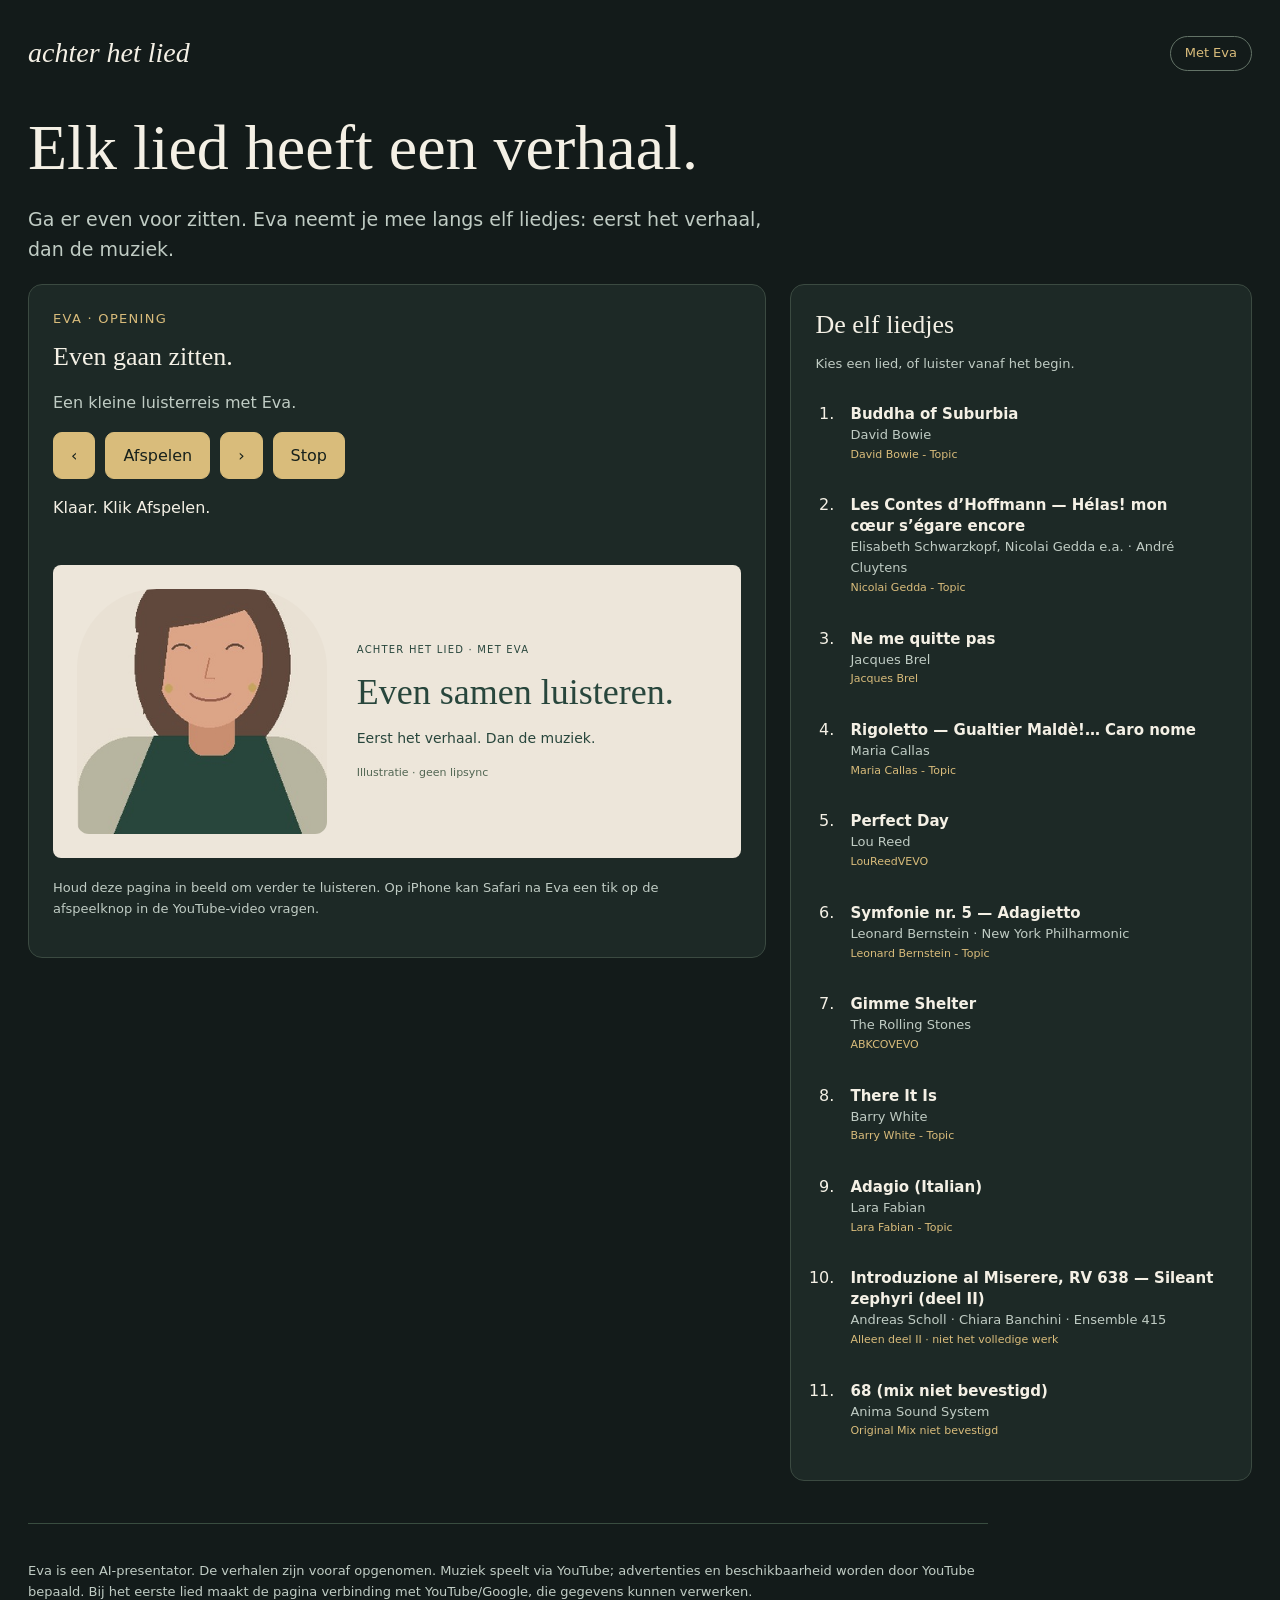
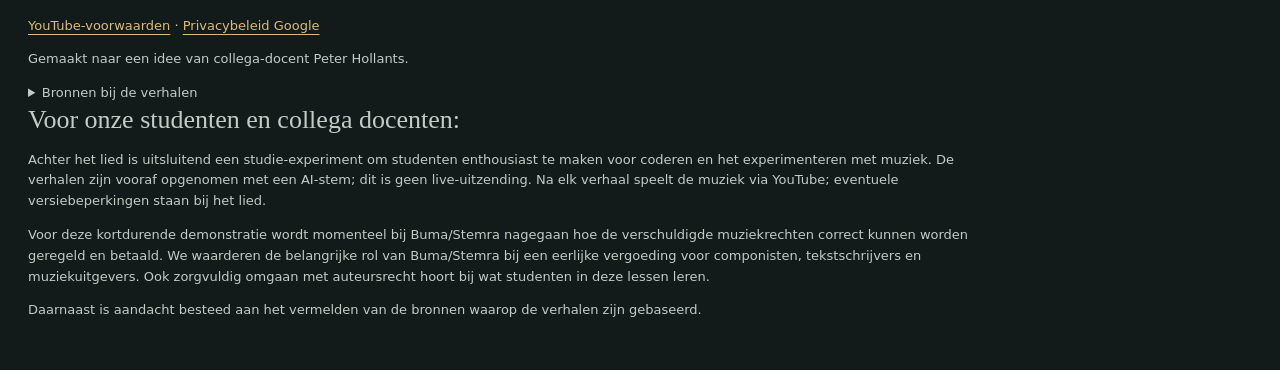
==== eva-test/index.html @ 2bb24a90 "Publish approved YouTube Eva player at original eva-test URL" ====
<!doctype html>
<html lang="nl"><head><meta charset="utf-8"><meta name="viewport" content="width=device-width,initial-scale=1"><meta name="referrer" content="strict-origin-when-cross-origin"><meta name="description" content="Luister naar de verhalen van Eva en ontdek de muziek op YouTube."><title>Achter het lied — met Eva</title><link rel="stylesheet" href="style.css"><link rel="stylesheet" href="eva-avatar.css"></head>
<body><main><header><span class="brand">achter het lied</span><span class="badge">Met Eva</span></header><h1>Elk lied heeft een verhaal.</h1><p class="intro">Ga er even voor zitten. Eva neemt je mee langs elf liedjes: eerst het verhaal, dan de muziek.</p>
<div class="layout"><section class="player" aria-label="Muziekspeler"><div class="eyebrow" id="phase">Eva · opening</div><h2 id="title">Even gaan zitten.</h2><p id="artist">Een kleine luisterreis met Eva.</p><div class="controls"><button id="prev" aria-label="Vorig lied" disabled>‹</button><button id="play" disabled>Afspelen</button><button id="next" aria-label="Volgend lied" disabled>›</button><button id="stop" disabled>Stop</button></div><p id="status" role="status" aria-live="polite">De liedjes laden…</p><div id="eva-visual" class="eva-visual"><img src="eva-avatar.png" width="317" height="371" alt="Eva, een oorspronkelijke illustratie van een fictieve presentatrice"><div class="eva-copy"><span class="eva-kicker">ACHTER HET LIED · MET EVA</span><strong>Even samen luisteren.</strong><span id="eva-caption">Eerst het verhaal. Dan de muziek.</span><small>Illustratie · geen lipsync</small></div></div><div id="video-shell"><div id="video-placeholder">De video staat klaar zodra Eva het verhaal vertelt. De muziek begint na haar aankondiging.</div><div id="video-mount"></div><button id="start-video" type="button" hidden>Tik om het lied te starten</button></div><p id="version" class="version"></p><button id="skip-story" class="secondary" hidden>Naar het lied</button><p class="hint">Houd deze pagina in beeld om verder te luisteren. Op iPhone kan Safari na Eva een tik op de afspeelknop in de YouTube-video vragen.</p><a id="external" target="_blank" rel="noopener" hidden>Bekijk op YouTube ↗</a></section><section class="queue" aria-labelledby="queue-title"><h2 id="queue-title">De elf liedjes</h2><p id="availability"></p><ol id="tracks"></ol></section></div>
<footer><p>Eva is een AI-presentator. De verhalen zijn vooraf opgenomen. Muziek speelt via YouTube; advertenties en beschikbaarheid worden door YouTube bepaald. Bij het eerste lied maakt de pagina verbinding met YouTube/Google, die gegevens kunnen verwerken.</p><p><a href="https://www.youtube.com/t/terms" target="_blank" rel="noopener">YouTube-voorwaarden</a> · <a href="https://policies.google.com/privacy" target="_blank" rel="noopener">Privacybeleid Google</a></p><p>Gemaakt naar een idee van collega-docent Peter Hollants.</p><details><summary>Bronnen bij de verhalen</summary><ul><li>vivaldi: <a href="https://www.virgosacrata.com/filiae-maestae-jerusalem.html">Bron 1</a></li><li>hoffmann: <a href="https://en.wikipedia.org/wiki/The_Tales_of_Hoffmann">Bron 1</a></li><li>brel: <a href="https://www.radiofrance.fr/franceculture/podcasts/le-malheur-des-uns/jacques-brel-ou-la-lachete-de-l-homme-6639132">Bron 1</a></li><li>callas: <a href="https://www.eno.org/operas/rigoletto">Bron 1</a></li><li>lou: <a href="https://en.wikipedia.org/wiki/Perfect_Day_(Lou_Reed_song)">Bron 1</a> · <a href="https://faroutmagazine.co.uk/lou-reed-perfect-day-heroin-real-song-meaning">Bron 2</a></li><li>mahler: <a href="https://www.benjaminzander.org/library/mahler-some-reflections-on-symphony-no-5">Bron 1</a> · <a href="https://www.benjaminzander.org/article/bpyo-rehearsal-no-9-recap">Bron 2</a> · <a href="https://utahsymphony.org/explore/2021/03/mahler-adagietto-from-symphony-no-5">Bron 3</a></li><li>barry: <a href="https://www.udiscovermusic.com/stories/barry-white-icon-now">Bron 1</a> · <a href="https://en.wikipedia.org/wiki/The_Icon_Is_Love">Bron 2</a></li><li>stones: <a href="https://festileaks.com/2018/05/25-mei-1995-the-rolling-stones-geeft-beste-concert-ooit-in-paradiso">Bron 1</a></li></ul><p>Anima Sound System — 68: <a href="https://www.womex.com/virtual/wizart/anima_sound_system" target="_blank" rel="noopener noreferrer">WOMEX · artiest en achtergrond</a> · <a href="https://en.wikipedia.org/wiki/Buddha_Bar_compilation_albums" target="_blank" rel="noopener noreferrer">Buddha-Bar I · 1999 · cd 2</a>.</p></details><section class="study-notice" aria-labelledby="study-notice-title">
<h2 id="study-notice-title">Voor onze studenten en collega docenten:</h2>
<p>Achter het lied is uitsluitend een studie-experiment om studenten enthousiast te maken voor coderen en het experimenteren met muziek. De verhalen zijn vooraf opgenomen met een AI-stem; dit is geen live-uitzending. Na elk verhaal speelt de muziek via YouTube; eventuele versiebeperkingen staan bij het lied.</p>
<p>Voor deze kortdurende demonstratie wordt momenteel bij Buma/Stemra nagegaan hoe de verschuldigde muziekrechten correct kunnen worden geregeld en betaald. We waarderen de belangrijke rol van Buma/Stemra bij een eerlijke vergoeding voor componisten, tekstschrijvers en muziekuitgevers. Ook zorgvuldig omgaan met auteursrecht hoort bij wat studenten in deze lessen leren.</p>
<p>Daarnaast is aandacht besteed aan het vermelden van de bronnen waarop de verhalen zijn gebaseerd.</p>
</section></footer></main><script type="module" src="app.js?v=ios-native-2"></script></body></html>
---- eva-test/style.css ----
:root{color-scheme:dark;--bg:#131b1a;--panel:#1d2926;--ink:#f4f0e5;--muted:#c0ccc4;--accent:#d9bc7b}*{box-sizing:border-box}body{margin:0;background:var(--bg);color:var(--ink);font:16px/1.6 system-ui,sans-serif}main{max-width:1280px;margin:auto;padding:36px 28px}header{display:flex;justify-content:space-between;align-items:center;gap:16px}.brand{font:italic 28px Georgia,serif}.badge{border:1px solid #637367;border-radius:30px;padding:6px 14px;font-size:13px;color:var(--accent)}h1{font:normal clamp(36px,5vw,64px)/1.08 Georgia,serif;margin:42px 0 22px}h2{font:normal 26px/1.25 Georgia,serif;margin:0 0 12px}.intro{max-width:760px;color:var(--muted);font-size:19px}a{color:var(--accent);text-underline-offset:4px}button{font:inherit;border:1px solid var(--accent);border-radius:9px;background:var(--accent);color:#17211c;padding:10px 17px;cursor:pointer;min-height:44px}button:hover{filter:brightness(1.12)}button:focus-visible,a:focus-visible{outline:3px solid #fff;outline-offset:4px}button:disabled{opacity:.4;cursor:wait}.secondary{background:transparent;color:var(--ink);border-color:#829184}[hidden]{display:none!important}.controls{display:flex;gap:10px;flex-wrap:wrap}.layout{display:grid;grid-template-columns:minmax(0,1.6fr) minmax(280px,1fr);gap:24px;align-items:start}.player,.queue{background:var(--panel);border:1px solid #3b4a41;border-radius:14px;padding:24px}.player{position:sticky;top:16px}.eyebrow{color:var(--accent);font-size:13px;text-transform:uppercase;letter-spacing:.1em;margin-bottom:12px}#artist{color:var(--muted)}#video-shell{position:relative;width:100%;aspect-ratio:16/9;min-height:200px;background:#090e0c;border-radius:8px;overflow:hidden;margin:20px 0}#video-placeholder{display:grid;place-items:center;text-align:center;height:100%;padding:30px;color:var(--muted)}#video-mount,#video-mount iframe{position:absolute;inset:0;width:100%;height:100%;border:0}.version{font-size:14px;border-left:3px solid var(--accent);padding-left:12px;color:var(--muted)}#status{min-height:50px}#skip-story{margin:4px 0;font-size:14px}.hint{font-size:13px;color:var(--muted)}.queue ol{margin:0;padding-left:24px}.queue li{padding:5px 0}.queue button{display:block;text-align:left;background:transparent;color:var(--ink);border-color:transparent;width:100%;padding:10px}.queue button[aria-current=true]{background:#354439;border-color:var(--accent)}.queue strong,.queue span,.queue small{display:block}.queue strong{font-size:15px;line-height:1.4}.queue span{font-size:13px;color:var(--muted)}.queue small{font-size:11px;color:var(--accent)}#availability{font-size:13px;color:var(--muted)}.comparison{font-size:14px}footer{margin-top:42px;padding-top:24px;border-top:1px solid #394d40;color:var(--muted);font-size:13px;max-width:960px}#eva-audio{display:none}@media(max-width:800px){main{padding:22px 16px}.layout{grid-template-columns:minmax(0,1fr)}.player,.queue{min-width:0;overflow-wrap:anywhere}.player{position:static}.player,.queue{padding:18px}header{align-items:start;flex-wrap:wrap}h1{margin-top:30px}#video-shell{min-height:200px}.controls{position:sticky;bottom:0;padding:8px 0;background:var(--panel)}.badge{font-size:12px}}@media(prefers-reduced-motion:reduce){*{scroll-behavior:auto!important}}
---- eva-test/eva-avatar.css ----
.eva-visual{display:flex;align-items:center;gap:30px;min-height:275px;padding:24px;margin:20px 0;background:#ede6da;color:#28463c;border-radius:8px;overflow:hidden}.eva-visual img{width:39%;height:245px;object-fit:cover;object-position:center;border-radius:80px 80px 12px 12px}.eva-copy{display:flex;flex-direction:column;gap:14px;flex:1}.eva-kicker{font-size:10px;letter-spacing:.12em}.eva-copy strong{font:normal clamp(24px,3vw,36px)/1.15 Georgia,serif}.eva-copy small{font-size:11px;color:#526653}.eva-copy>span:not(.eva-kicker){font-size:14px}.eva-visual.compact{min-height:0;height:110px;padding:10px 18px;gap:18px}.eva-visual.compact img{height:90px;width:80px;border-radius:45px}.eva-visual.compact .eva-copy{gap:4px}.eva-visual.compact strong{font-size:21px}.eva-visual.compact .eva-kicker{display:none}@media(max-width:600px){.eva-visual{padding:16px;gap:15px;min-height:220px}.eva-visual img{height:185px;width:40%}.eva-copy{gap:10px}.eva-kicker{font-size:8px}.eva-copy strong{font-size:25px}.eva-copy>span:not(.eva-kicker){font-size:12px}.eva-visual.compact{padding:10px;gap:12px}.eva-visual.compact strong{font-size:20px}}
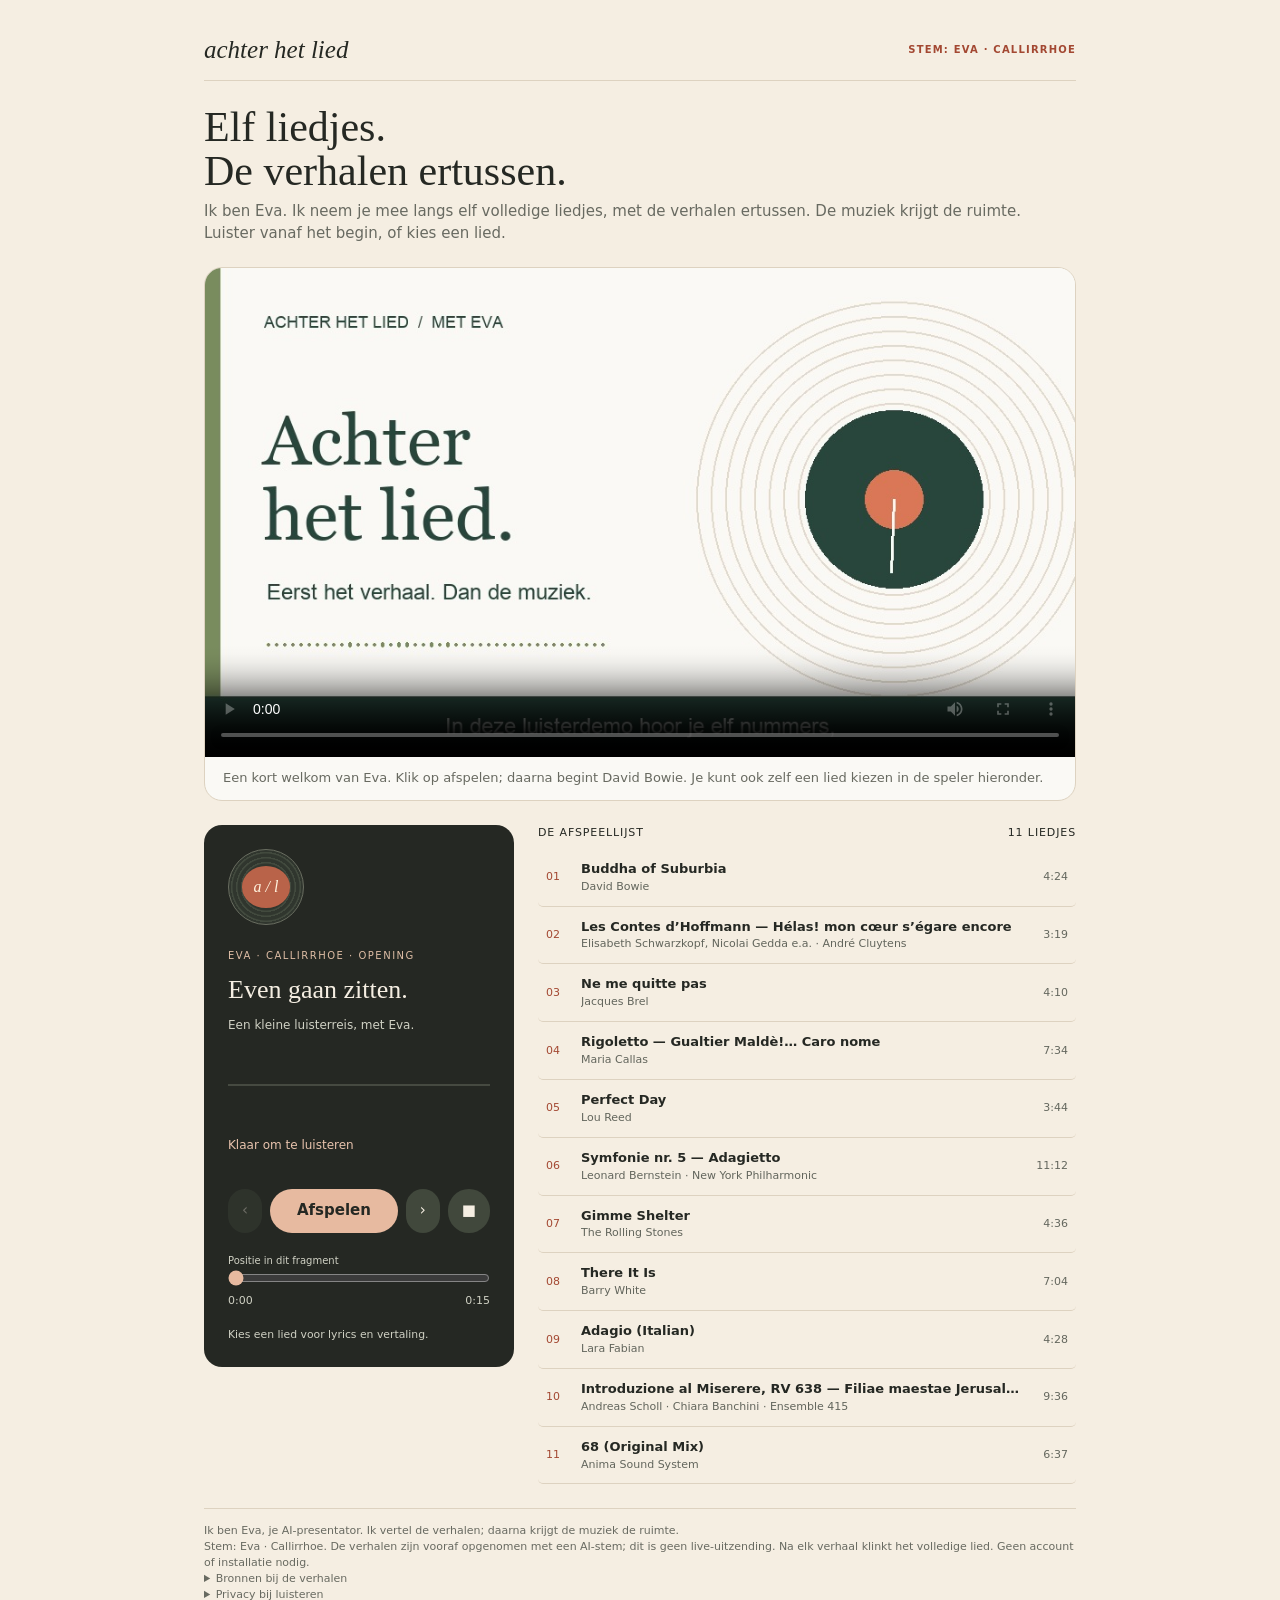
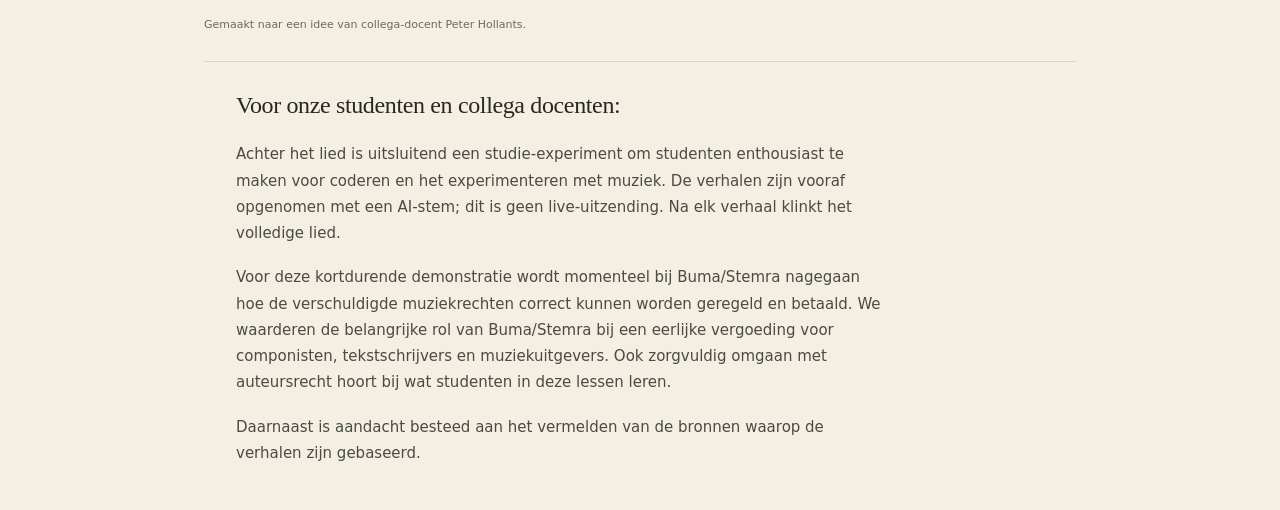
==== commit 26d01143: "Restore original eleven-song audio player at eva-test" ====
--- a/eva-test/index.html
+++ b/eva-test/index.html
@@ -1,10 +1,51 @@
 <!doctype html>
-<html lang="nl"><head><meta charset="utf-8"><meta name="viewport" content="width=device-width,initial-scale=1"><meta name="referrer" content="strict-origin-when-cross-origin"><meta name="description" content="Luister naar de verhalen van Eva en ontdek de muziek op YouTube."><title>Achter het lied — met Eva</title><link rel="stylesheet" href="style.css"><link rel="stylesheet" href="eva-avatar.css"></head>
-<body><main><header><span class="brand">achter het lied</span><span class="badge">Met Eva</span></header><h1>Elk lied heeft een verhaal.</h1><p class="intro">Ga er even voor zitten. Eva neemt je mee langs elf liedjes: eerst het verhaal, dan de muziek.</p>
-<div class="layout"><section class="player" aria-label="Muziekspeler"><div class="eyebrow" id="phase">Eva · opening</div><h2 id="title">Even gaan zitten.</h2><p id="artist">Een kleine luisterreis met Eva.</p><div class="controls"><button id="prev" aria-label="Vorig lied" disabled>‹</button><button id="play" disabled>Afspelen</button><button id="next" aria-label="Volgend lied" disabled>›</button><button id="stop" disabled>Stop</button></div><p id="status" role="status" aria-live="polite">De liedjes laden…</p><div id="eva-visual" class="eva-visual"><img src="eva-avatar.png" width="317" height="371" alt="Eva, een oorspronkelijke illustratie van een fictieve presentatrice"><div class="eva-copy"><span class="eva-kicker">ACHTER HET LIED · MET EVA</span><strong>Even samen luisteren.</strong><span id="eva-caption">Eerst het verhaal. Dan de muziek.</span><small>Illustratie · geen lipsync</small></div></div><div id="video-shell"><div id="video-placeholder">De video staat klaar zodra Eva het verhaal vertelt. De muziek begint na haar aankondiging.</div><div id="video-mount"></div><button id="start-video" type="button" hidden>Tik om het lied te starten</button></div><p id="version" class="version"></p><button id="skip-story" class="secondary" hidden>Naar het lied</button><p class="hint">Houd deze pagina in beeld om verder te luisteren. Op iPhone kan Safari na Eva een tik op de afspeelknop in de YouTube-video vragen.</p><a id="external" target="_blank" rel="noopener" hidden>Bekijk op YouTube ↗</a></section><section class="queue" aria-labelledby="queue-title"><h2 id="queue-title">De elf liedjes</h2><p id="availability"></p><ol id="tracks"></ol></section></div>
-<footer><p>Eva is een AI-presentator. De verhalen zijn vooraf opgenomen. Muziek speelt via YouTube; advertenties en beschikbaarheid worden door YouTube bepaald. Bij het eerste lied maakt de pagina verbinding met YouTube/Google, die gegevens kunnen verwerken.</p><p><a href="https://www.youtube.com/t/terms" target="_blank" rel="noopener">YouTube-voorwaarden</a> · <a href="https://policies.google.com/privacy" target="_blank" rel="noopener">Privacybeleid Google</a></p><p>Gemaakt naar een idee van collega-docent Peter Hollants.</p><details><summary>Bronnen bij de verhalen</summary><ul><li>vivaldi: <a href="https://www.virgosacrata.com/filiae-maestae-jerusalem.html">Bron 1</a></li><li>hoffmann: <a href="https://en.wikipedia.org/wiki/The_Tales_of_Hoffmann">Bron 1</a></li><li>brel: <a href="https://www.radiofrance.fr/franceculture/podcasts/le-malheur-des-uns/jacques-brel-ou-la-lachete-de-l-homme-6639132">Bron 1</a></li><li>callas: <a href="https://www.eno.org/operas/rigoletto">Bron 1</a></li><li>lou: <a href="https://en.wikipedia.org/wiki/Perfect_Day_(Lou_Reed_song)">Bron 1</a> · <a href="https://faroutmagazine.co.uk/lou-reed-perfect-day-heroin-real-song-meaning">Bron 2</a></li><li>mahler: <a href="https://www.benjaminzander.org/library/mahler-some-reflections-on-symphony-no-5">Bron 1</a> · <a href="https://www.benjaminzander.org/article/bpyo-rehearsal-no-9-recap">Bron 2</a> · <a href="https://utahsymphony.org/explore/2021/03/mahler-adagietto-from-symphony-no-5">Bron 3</a></li><li>barry: <a href="https://www.udiscovermusic.com/stories/barry-white-icon-now">Bron 1</a> · <a href="https://en.wikipedia.org/wiki/The_Icon_Is_Love">Bron 2</a></li><li>stones: <a href="https://festileaks.com/2018/05/25-mei-1995-the-rolling-stones-geeft-beste-concert-ooit-in-paradiso">Bron 1</a></li></ul><p>Anima Sound System — 68: <a href="https://www.womex.com/virtual/wizart/anima_sound_system" target="_blank" rel="noopener noreferrer">WOMEX · artiest en achtergrond</a> · <a href="https://en.wikipedia.org/wiki/Buddha_Bar_compilation_albums" target="_blank" rel="noopener noreferrer">Buddha-Bar I · 1999 · cd 2</a>.</p></details><section class="study-notice" aria-labelledby="study-notice-title">
+<html lang="nl"><head><meta charset="utf-8"><meta name="viewport" content="width=device-width,initial-scale=1"><title>Achter het lied — elf liedjes met Eva</title><meta name="description" content="Elf liedjes, met de verhalen ertussen. Ik ben Eva en neem je mee: eerst het verhaal, daarna krijgt de muziek de ruimte."><meta property="og:type" content="website"><meta property="og:title" content="Achter het lied — elf liedjes met Eva"><meta property="og:description" content="Ik ben Eva. Kies een lied of luister vanaf het begin: ik vertel het verhaal, daarna klinkt de muziek."><meta property="og:locale" content="nl_NL"><meta name="referrer" content="no-referrer"><style>
+:root{color-scheme:light;--paper:#f5eee2;--ink:#252823;--clay:#a34832;--line:#ddd2c0}*{box-sizing:border-box}body{margin:0;background:var(--paper);color:var(--ink);font:15px/1.45 system-ui,sans-serif}main{max-width:920px;margin:36px auto;padding:0 24px}header{display:flex;align-items:center;justify-content:space-between;gap:12px;border-bottom:1px solid var(--line);padding-bottom:16px}.brand{font:italic 25px Georgia,serif}.badge{font-size:10px;letter-spacing:.12em;text-transform:uppercase;color:var(--clay);font-weight:750}h1{font:42px/1.05 Georgia,serif;margin:24px 0 8px}p{margin:0}.intro{color:#686a61;margin-bottom:22px}.layout{display:grid;grid-template-columns:310px minmax(0,1fr);gap:24px;align-items:start}.player{background:var(--ink);color:var(--paper);padding:24px;border-radius:18px;position:sticky;top:20px;overflow:hidden}.disc{width:76px;height:76px;border-radius:50%;border:1px solid #696d60;background:repeating-radial-gradient(circle,#30362e 0 3px,#424a3e 4px 5px);display:grid;place-items:center;margin-bottom:24px}.disc:after{content:'a / l';background:#b96349;color:#fff2dd;border-radius:50%;padding:12px;font:italic 16px Georgia,serif}.eyebrow{font-size:10px;letter-spacing:.15em;text-transform:uppercase;color:#debda5}h2{font:26px/1.15 Georgia,serif;margin:12px 0;overflow-wrap:anywhere}#artist{font-size:12px;color:#d0d1c4;overflow-wrap:anywhere}#status{font-size:12px;color:#e8c3ad;min-height:36px;margin-top:20px}.controls{display:flex;gap:8px;align-items:center;margin:16px 0}button{font:inherit;cursor:pointer;touch-action:manipulation}button:focus-visible,input:focus-visible{outline:3px solid #d4845f;outline-offset:3px}.controls button{background:#41483c;color:var(--paper);border:0;border-radius:30px;min-height:44px;padding:10px 14px}.controls #play{background:#e7baa0;color:#252823;flex:1;font-weight:650}.controls button:disabled{opacity:.35;cursor:default}#seek{width:100%;accent-color:#e7baa0;margin:0}label[for=seek]{font-size:10px;color:#d0d1c4}.times{display:flex;justify-content:space-between;font-size:11px;font-variant-numeric:tabular-nums;color:#d0d1c4}.list-head{display:flex;justify-content:space-between;align-items:center;margin-bottom:8px;font-size:11px;letter-spacing:.08em;text-transform:uppercase}ol{list-style:none;margin:0;padding:0}.track{width:100%;display:grid;grid-template-columns:25px minmax(0,1fr) 38px;gap:10px;align-items:center;text-align:left;padding:11px 8px;border:0;border-bottom:1px solid var(--line);background:transparent;color:var(--ink);border-radius:5px}.track:hover{background:#eae0d1}.track[aria-current=true]{background:#e8d4c3}.num{color:var(--clay);font-size:11px}.title{font-size:13px;font-weight:650;display:block;white-space:nowrap;overflow:hidden;text-overflow:ellipsis}.artist{display:block;font-size:11px;color:#62655c;white-space:nowrap;overflow:hidden;text-overflow:ellipsis}.duration{font-size:11px;color:#64675e;text-align:right;font-variant-numeric:tabular-nums}footer{font-size:11px;color:#686a61;border-top:1px solid var(--line);margin:24px 0;padding-top:14px}#fixture{background:#fff0af;padding:8px;margin-top:10px;font-weight:bold} @media(max-width:650px){main{margin:18px auto;padding:0 16px}h1{font-size:34px}.layout{grid-template-columns:minmax(0,1fr);gap:20px}.player{position:static;padding:20px}.disc{float:right;width:56px;height:56px;margin:0 0 10px 12px}.disc:after{font-size:12px;padding:9px}h2{font-size:24px}#status{min-height:18px;margin-top:12px}.intro{font-size:13px}.brand{font-size:22px}}
+.credits{margin-top:14px;overflow-wrap:anywhere}footer a{color:var(--clay)}
+.study-notice{margin-top:28px;padding:28px clamp(0px,3vw,32px) 8px;border-top:1px solid var(--line);font-size:15px;line-height:1.75;color:var(--ink)}
+.study-notice h2{max-width:36ch;margin:0 0 20px;font:24px/1.3 Georgia,serif;letter-spacing:-.015em;overflow-wrap:normal;text-wrap:balance}
+.study-notice p{max-width:68ch;color:#484c43}.study-notice p+p{margin-top:18px}
+@media(max-width:600px){.study-notice{padding:24px 0 4px}.study-notice h2{font-size:23px;margin-bottom:18px}}
+
+.lyrics-tools{margin-top:18px;font-size:13px}.lyrics-tools a{display:inline-block;padding:10px 14px;border:1px solid var(--line);border-radius:8px;color:var(--paper);text-decoration:none}.lyrics-tools a[hidden]{display:none}.lyrics-tools small{display:block;margin-top:7px;color:#d0d1c4}
+.title-intro{margin:0 0 24px;border:1px solid var(--line);border-radius:18px;overflow:hidden;background:#faf9f5}.title-intro video{display:block;width:100%;height:auto;aspect-ratio:16/9}.title-intro figcaption{padding:12px 18px;color:#686a61;font-size:13px}
+</style></head><body><main><header><span class="brand">achter het lied</span><span class="badge">Stem: Eva · Callirrhoe</span></header><h1>Elf liedjes.<br>De verhalen ertussen.</h1><p class="intro">Ik ben Eva. Ik neem je mee langs elf volledige liedjes, met de verhalen ertussen. De muziek krijgt de ruimte. Luister vanaf het begin, of kies een lied.</p><figure class="title-intro"><video id="title-intro" controls playsinline preload="metadata" width="960" height="540" poster="media/titelintro.jpg?v=elf-1" aria-label="Achter het lied — titelintro met Eva"><source src="media/titelintro.mp4?v=elf-1" type="video/mp4">Je browser ondersteunt deze video niet.</video><figcaption>Een kort welkom van Eva. Klik op afspelen; daarna begint David Bowie. Je kunt ook zelf een lied kiezen in de speler hieronder.</figcaption></figure><div class="layout"><section class="player" aria-label="Audiospeler"><div class="disc" aria-hidden="true"></div><div class="eyebrow" id="kind">Eva · Callirrhoe · opening</div><h2 id="title">Even gaan zitten.</h2><p id="artist">Een kleine luisterreis, met Eva.</p><p id="status" role="status" aria-live="polite">Klaar om te luisteren</p><div class="controls"><button id="prev" aria-label="Vorig lied" title="Vorig lied">‹</button><button id="play">Afspelen</button><button id="next" aria-label="Volgend lied" title="Volgend lied">›</button><button id="stop" aria-label="Stop" title="Stop en terug naar de opening">■</button></div><label for="seek">Positie in dit fragment</label><input id="seek" type="range" min="0" max="1" step="0.1" value="0" disabled><div class="times"><span id="elapsed">0:00</span><span id="total">—</span></div><audio id="audio" preload="metadata"></audio></section><section aria-label="Afspeellijst"><div class="list-head"><span>De afspeellijst</span><span id="count"></span></div><ol id="tracks"></ol></section></div><footer>Ik ben Eva, je AI-presentator. Ik vertel de verhalen; daarna krijgt de muziek de ruimte.<br>Stem: Eva · Callirrhoe. De verhalen zijn vooraf opgenomen met een AI-stem; dit is geen live-uitzending. Na elk verhaal klinkt het volledige lied. Geen account of installatie nodig.<details><summary>Bronnen bij de verhalen</summary><ul><li>vivaldi: <a href="https://www.virgosacrata.com/filiae-maestae-jerusalem.html">Bron 1</a></li><li>hoffmann: <a href="https://en.wikipedia.org/wiki/The_Tales_of_Hoffmann">Bron 1</a></li><li>brel: <a href="https://www.radiofrance.fr/franceculture/podcasts/le-malheur-des-uns/jacques-brel-ou-la-lachete-de-l-homme-6639132">Bron 1</a></li><li>callas: <a href="https://www.eno.org/operas/rigoletto">Bron 1</a></li><li>lou: <a href="https://en.wikipedia.org/wiki/Perfect_Day_(Lou_Reed_song)">Bron 1</a> · <a href="https://faroutmagazine.co.uk/lou-reed-perfect-day-heroin-real-song-meaning">Bron 2</a></li><li>mahler: <a href="https://www.benjaminzander.org/library/mahler-some-reflections-on-symphony-no-5">Bron 1</a> · <a href="https://www.benjaminzander.org/article/bpyo-rehearsal-no-9-recap">Bron 2</a> · <a href="https://utahsymphony.org/explore/2021/03/mahler-adagietto-from-symphony-no-5">Bron 3</a></li><li>barry: <a href="https://www.udiscovermusic.com/stories/barry-white-icon-now">Bron 1</a> · <a href="https://en.wikipedia.org/wiki/The_Icon_Is_Love">Bron 2</a></li><li>stones: <a href="https://festileaks.com/2018/05/25-mei-1995-the-rolling-stones-geeft-beste-concert-ooit-in-paradiso">Bron 1</a></li></ul><p>Anima Sound System — 68: <a href="https://www.womex.com/virtual/wizart/anima_sound_system" target="_blank" rel="noopener noreferrer">WOMEX · artiest en achtergrond</a> · <a href="https://en.wikipedia.org/wiki/Buddha_Bar_compilation_albums" target="_blank" rel="noopener noreferrer">Buddha-Bar I · 1999 · cd 2</a>.</p></details><details><summary>Privacy bij luisteren</summary><p>We tellen per dag, editie en lied muziekstarts en gemeten afspeelminuten, niet unieke personen of aandacht. Pauze, buffering, doorspoelen en Eva’s verhalen tellen niet mee. Achtergrondweergave telt waar meetbaar; ontbrekende metingen worden niet aangevuld. Alleen dagtotalen blijven maximaal 90 dagen op onze eigen server. Geen analyticscookies, bezoekers-ID’s, IP-opslag, verwijzers of locatiegegevens. Je browser en hosting verwerken wel technisch netwerkverkeer. Do Not Track en Global Privacy Control worden gerespecteerd.</p><label><input type="checkbox" id="listen-metrics" checked> Anonieme luistermeting toestaan op deze pagina (keuze wordt niet opgeslagen)</label></details>
+<p class="credits">Gemaakt naar een idee van collega-docent Peter Hollants.</p>
+<section class="study-notice" aria-labelledby="study-notice-title">
 <h2 id="study-notice-title">Voor onze studenten en collega docenten:</h2>
-<p>Achter het lied is uitsluitend een studie-experiment om studenten enthousiast te maken voor coderen en het experimenteren met muziek. De verhalen zijn vooraf opgenomen met een AI-stem; dit is geen live-uitzending. Na elk verhaal speelt de muziek via YouTube; eventuele versiebeperkingen staan bij het lied.</p>
+<p>Achter het lied is uitsluitend een studie-experiment om studenten enthousiast te maken voor coderen en het experimenteren met muziek. De verhalen zijn vooraf opgenomen met een AI-stem; dit is geen live-uitzending. Na elk verhaal klinkt het volledige lied.</p>
 <p>Voor deze kortdurende demonstratie wordt momenteel bij Buma/Stemra nagegaan hoe de verschuldigde muziekrechten correct kunnen worden geregeld en betaald. We waarderen de belangrijke rol van Buma/Stemra bij een eerlijke vergoeding voor componisten, tekstschrijvers en muziekuitgevers. Ook zorgvuldig omgaan met auteursrecht hoort bij wat studenten in deze lessen leren.</p>
 <p>Daarnaast is aandacht besteed aan het vermelden van de bronnen waarop de verhalen zijn gebaseerd.</p>
-</section></footer></main><script type="module" src="app.js?v=ios-native-2"></script></body></html>
+</section>
+</footer></main><script src="playlist.js?v=outro-1"></script><script src="../listen-analytics.js"></script><script>
+const $=id=>document.getElementById(id),audio=$('audio');
+const titleIntro=$('title-intro');
+let introRevision=null;
+titleIntro.addEventListener('play',()=>{audio.pause();introRevision=revision});
+audio.addEventListener('play',()=>{introRevision=null;titleIntro.pause()});
+let index=0,revision=0;const segments=playlist.segments,fmt=n=>{n=Number.isFinite(n)?Math.floor(n):0;return Math.floor(n/60)+':'+String(n%60).padStart(2,'0')};
+// The clicked video replaces only the opening; keep Bowie's story before his song.
+const introStory=segments.findIndex(s=>s.kind==='speech'&&s.role==='story'&&playlist.tracks[s.track]?.artist==='David Bowie'&&playlist.tracks[s.track]?.title==='Buddha of Suburbia');
+titleIntro.addEventListener('ended',()=>{const uninterrupted=introRevision===revision;introRevision=null;if(titleIntro.ended&&uninterrupted&&introStory>=0)load(introStory,true)});
+const listenMeter=window.ListenAnalytics?ListenAnalytics.attach(audio,'eva-11-v1'):{select(){}};
+const starts=playlist.tracks.map((_,i)=>segments.findIndex(s=>s.track===i));
+$('count').textContent=playlist.tracks.length+' liedjes';
+playlist.tracks.forEach((t,i)=>{const li=document.createElement('li'),b=document.createElement('button');b.className='track';b.title=t.title+' — '+t.artist;b.setAttribute('aria-label',(i+1)+'. '+t.title+' — '+t.artist);const music=segments.find(s=>s.track===i&&s.kind==='music');for(const [cl,txt] of [['num',String(i+1).padStart(2,'0')],['info',''],['duration',fmt(music.duration)]]){const el=document.createElement('span');el.className=cl;el.textContent=txt;if(cl==='info'){for(const [c,v] of [['title',t.title],['artist',t.artist]]){const x=document.createElement('span');x.className=c;x.textContent=v;el.append(x)}}b.append(el)}b.onclick=()=>load(starts[i],true);li.append(b);$('tracks').append(li)});
+const lyricsBox=document.createElement('div');lyricsBox.className='lyrics-tools';lyricsBox.innerHTML='<a id="lyricsLink" target="_blank" rel="noopener noreferrer" referrerpolicy="no-referrer">Lyrics / vertaling ↗</a><small id="lyricsNote"></small>';document.querySelector('.player').append(lyricsBox);
+const PUBLIC_LYRICS_BASE="https://macmini-felix.tail58fa21.ts.net"; // build-time PUBLIC_ORIGIN
+const lyricTrackIds={"[\"David Bowie\",\"Buddha of Suburbia\"]": "bowie-buddha", "[\"Elisabeth Schwarzkopf, Nicolai Gedda e.a. · André Cluytens\",\"Les Contes d’Hoffmann — Hélas! mon cœur s’égare encore\"]": "offenbach-helas", "[\"Jacques Brel\",\"Ne me quitte pas\"]": "brel-ne-me-quitte-pas", "[\"Maria Callas\",\"Rigoletto — Gualtier Maldè!… Caro nome\"]": "callas-caro-nome", "[\"Lou Reed\",\"Perfect Day\"]": "lou-reed-perfect-day", "[\"Leonard Bernstein · New York Philharmonic\",\"Symfonie nr. 5 — Adagietto\"]": null, "[\"The Rolling Stones\",\"Gimme Shelter\"]": "rolling-stones-gimme-shelter", "[\"Barry White\",\"There It Is\"]": "barry-white-there-it-is", "[\"Lara Fabian\",\"Adagio (Italian)\"]": "lara-fabian-adagio", "[\"Andreas Scholl · Chiara Banchini · Ensemble 415\",\"Introduzione al Miserere, RV 638 — Filiae maestae Jerusalem (volledig)\"]": "vivaldi-filiae"};
+function updateLyrics(){const s=segments[index],link=$('lyricsLink'),note=$('lyricsNote');link.hidden=true;link.removeAttribute('href');if(s.track==null){note.textContent='Kies een lied voor lyrics en vertaling.';return;}const t=playlist.tracks[s.track],key=JSON.stringify([t.artist,t.title]);if(!Object.prototype.hasOwnProperty.call(lyricTrackIds,key)){note.textContent='Geen lyricskoppeling voor dit lied.';return;}const id=lyricTrackIds[key];if(!id){note.textContent='Instrumentale muziek · geen songtekst.';return;}link.href=PUBLIC_LYRICS_BASE+'/lyrics/'+encodeURIComponent(id);link.hidden=false;note.textContent='Opent de eigen songtekstpagina. Vertaling alleen na een klik daar. Niet elk nummer wordt gevonden.';}
+function paint(){const s=segments[index],t=playlist.tracks[s.track];$('kind').textContent=s.kind==='music'?'Muziek · '+(s.track+1)+' / '+playlist.tracks.length:'Eva · Callirrhoe · '+({opening:'opening',story:'het verhaal',closing:'afsluiting'}[s.role]);$('title').textContent=t?t.title:s.role==='opening'?'Even gaan zitten.':'Dank je wel voor het luisteren';$('artist').textContent=t?t.artist:'Een kleine luisterreis, met Eva.';document.querySelectorAll('.track').forEach((b,i)=>b.setAttribute('aria-current',String(s.track===i)));$('prev').disabled=index===0;$('next').disabled=s.track===playlist.tracks.length-1||s.role==='closing';updateLyrics();}
+async function play(){const ticket=revision;try{await audio.play()}catch(e){if(ticket===revision&&e.name!=='AbortError')$('status').textContent='Je browser start het geluid niet automatisch. Klik op Afspelen om dit fragment te starten.'}}
+function load(i,autoplay=false){listenMeter.select(segments[i]);revision++;audio.pause();$('play').textContent='Afspelen';index=i;audio.src=segments[i].src;$('seek').disabled=true;$('seek').value=0;$('elapsed').textContent='0:00';$('total').textContent='—';$('status').textContent=autoplay?'Laden…':'Klaar om te luisteren';paint();audio.load();if(autoplay)play()}
+$('play').onclick=()=>audio.ended&&index===segments.length-1?load(0,true):audio.paused?play():audio.pause();$('stop').onclick=()=>{load(0);$('status').textContent='Gestopt · terug bij de opening'};
+$('next').onclick=()=>{const t=segments[index].track;load(t==null?starts[0]:t<starts.length-1?starts[t+1]:segments.length-1,!audio.paused)};
+$('prev').onclick=()=>{const s=segments[index];load(s.role==='closing'?starts[starts.length-1]:s.track>0?starts[s.track-1]:0,!audio.paused)};
+$('seek').oninput=()=>{if(Number.isFinite(audio.duration))audio.currentTime=Math.min(Number($('seek').value),audio.duration)};
+audio.addEventListener('loadedmetadata',()=>{$('seek').max=audio.duration;$('seek').disabled=!Number.isFinite(audio.duration);$('total').textContent=fmt(audio.duration)});
+audio.addEventListener('timeupdate',()=>{$('elapsed').textContent=fmt(audio.currentTime);$('seek').value=audio.currentTime});
+audio.addEventListener('play',()=>{$('play').textContent='Pauzeren';$('status').textContent=segments[index].kind==='speech'?'Je luistert naar Eva':'Het lied speelt'});
+audio.addEventListener('pause',()=>{$('play').textContent='Afspelen';if(!audio.ended)$('status').textContent='Gepauzeerd'});
+audio.addEventListener('ended',()=>{if(index<segments.length-1)load(index+1,true);else{$('status').textContent='Afgelopen · dank je voor het luisteren';$('play').textContent='Opnieuw'}});
+audio.addEventListener('error',()=>{$('status').textContent='Dit fragment kon niet laden. Kies een ander lied of probeer opnieuw.'});load(0);
+</script><script src="music-waves.js?v=elf-1"></script></body></html>
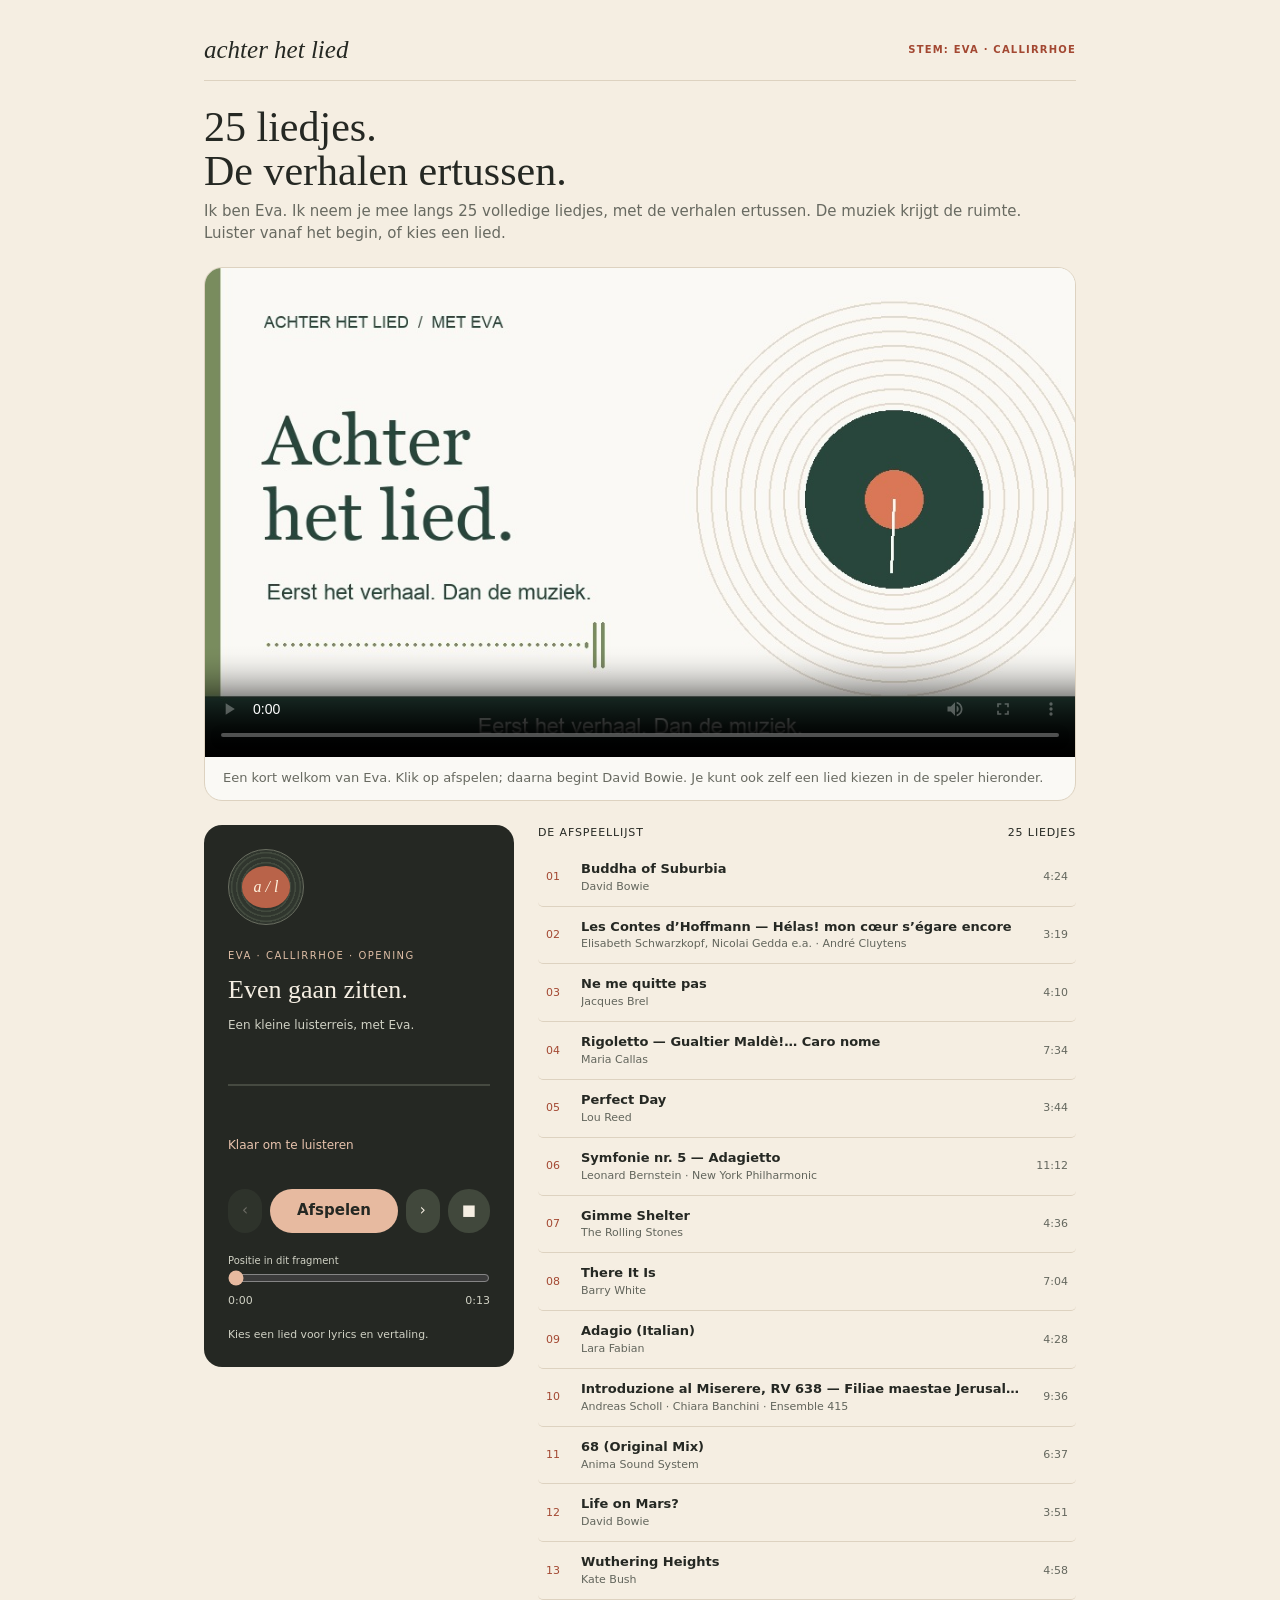
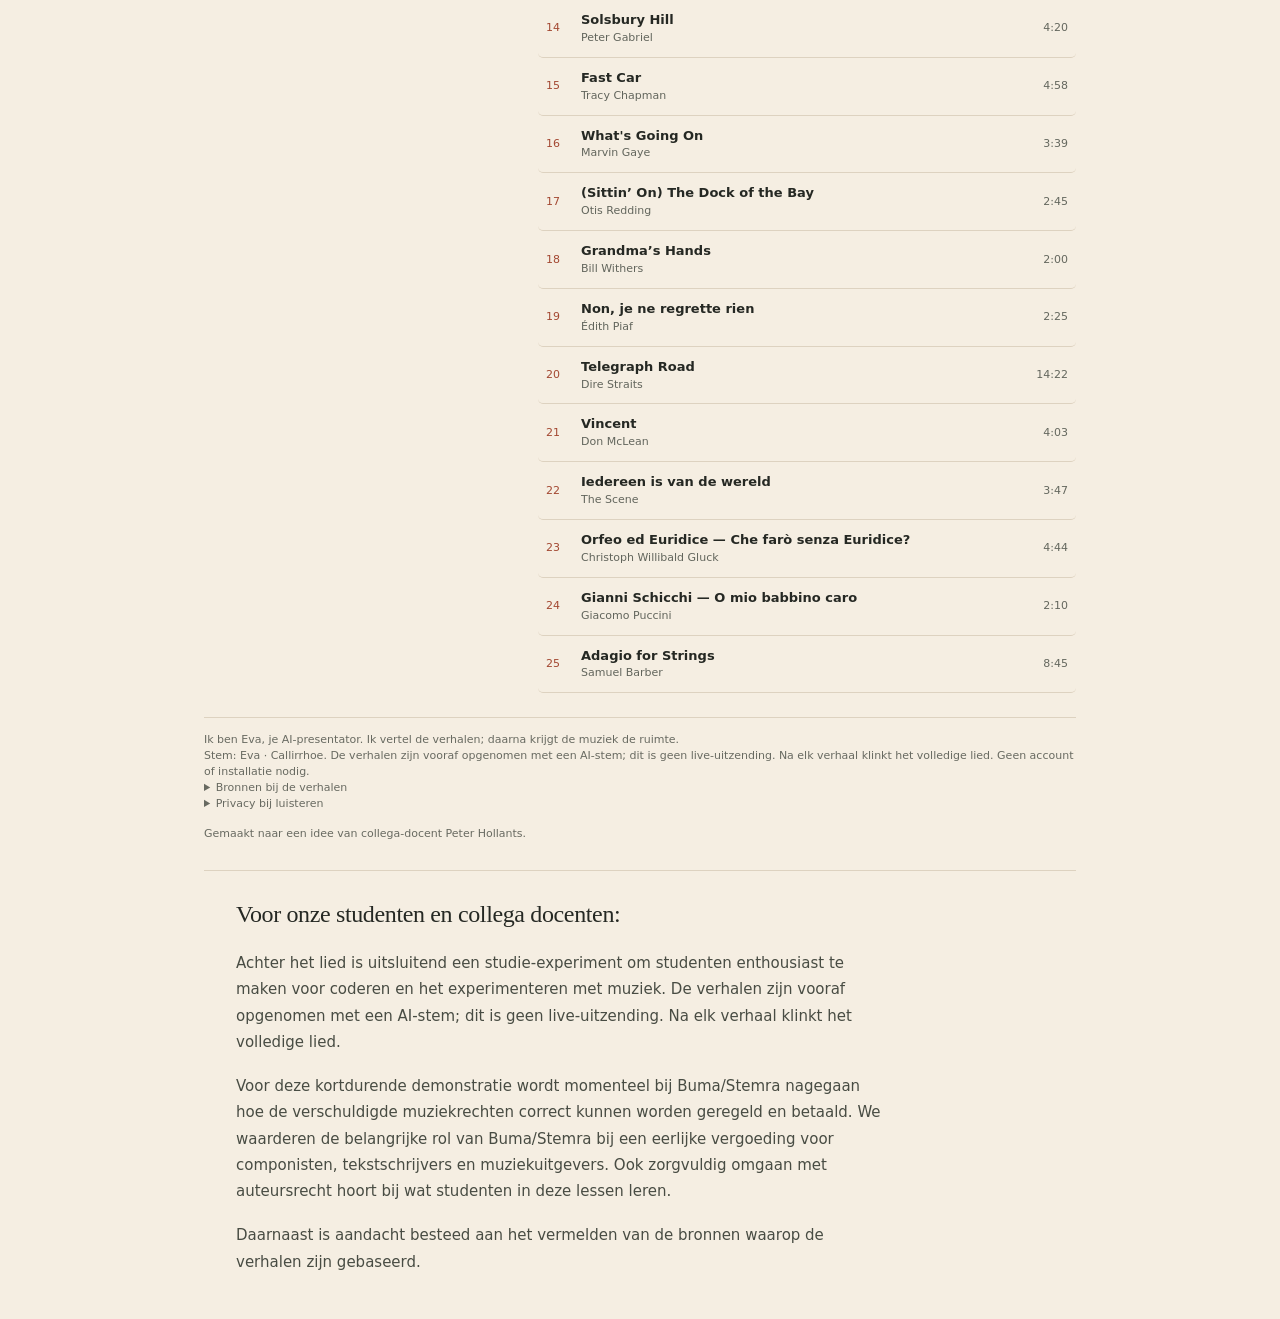
==== commit 2a15c184: "Expand Eva player to 25 complete tracks with neutral intro" ====
--- a/eva-test/index.html
+++ b/eva-test/index.html
@@ -1,5 +1,5 @@
 <!doctype html>
-<html lang="nl"><head><meta charset="utf-8"><meta name="viewport" content="width=device-width,initial-scale=1"><title>Achter het lied — elf liedjes met Eva</title><meta name="description" content="Elf liedjes, met de verhalen ertussen. Ik ben Eva en neem je mee: eerst het verhaal, daarna krijgt de muziek de ruimte."><meta property="og:type" content="website"><meta property="og:title" content="Achter het lied — elf liedjes met Eva"><meta property="og:description" content="Ik ben Eva. Kies een lied of luister vanaf het begin: ik vertel het verhaal, daarna klinkt de muziek."><meta property="og:locale" content="nl_NL"><meta name="referrer" content="no-referrer"><style>
+<html lang="nl"><head><meta charset="utf-8"><meta name="viewport" content="width=device-width,initial-scale=1"><title>Achter het lied — 25 liedjes met Eva</title><meta name="description" content="25 liedjes, met de verhalen ertussen. Ik ben Eva en neem je mee: eerst het verhaal, daarna krijgt de muziek de ruimte."><meta property="og:type" content="website"><meta property="og:title" content="Achter het lied — 25 liedjes met Eva"><meta property="og:description" content="Ik ben Eva. Kies een lied of luister vanaf het begin: ik vertel het verhaal, daarna klinkt de muziek."><meta property="og:locale" content="nl_NL"><meta name="referrer" content="no-referrer"><style>
 :root{color-scheme:light;--paper:#f5eee2;--ink:#252823;--clay:#a34832;--line:#ddd2c0}*{box-sizing:border-box}body{margin:0;background:var(--paper);color:var(--ink);font:15px/1.45 system-ui,sans-serif}main{max-width:920px;margin:36px auto;padding:0 24px}header{display:flex;align-items:center;justify-content:space-between;gap:12px;border-bottom:1px solid var(--line);padding-bottom:16px}.brand{font:italic 25px Georgia,serif}.badge{font-size:10px;letter-spacing:.12em;text-transform:uppercase;color:var(--clay);font-weight:750}h1{font:42px/1.05 Georgia,serif;margin:24px 0 8px}p{margin:0}.intro{color:#686a61;margin-bottom:22px}.layout{display:grid;grid-template-columns:310px minmax(0,1fr);gap:24px;align-items:start}.player{background:var(--ink);color:var(--paper);padding:24px;border-radius:18px;position:sticky;top:20px;overflow:hidden}.disc{width:76px;height:76px;border-radius:50%;border:1px solid #696d60;background:repeating-radial-gradient(circle,#30362e 0 3px,#424a3e 4px 5px);display:grid;place-items:center;margin-bottom:24px}.disc:after{content:'a / l';background:#b96349;color:#fff2dd;border-radius:50%;padding:12px;font:italic 16px Georgia,serif}.eyebrow{font-size:10px;letter-spacing:.15em;text-transform:uppercase;color:#debda5}h2{font:26px/1.15 Georgia,serif;margin:12px 0;overflow-wrap:anywhere}#artist{font-size:12px;color:#d0d1c4;overflow-wrap:anywhere}#status{font-size:12px;color:#e8c3ad;min-height:36px;margin-top:20px}.controls{display:flex;gap:8px;align-items:center;margin:16px 0}button{font:inherit;cursor:pointer;touch-action:manipulation}button:focus-visible,input:focus-visible{outline:3px solid #d4845f;outline-offset:3px}.controls button{background:#41483c;color:var(--paper);border:0;border-radius:30px;min-height:44px;padding:10px 14px}.controls #play{background:#e7baa0;color:#252823;flex:1;font-weight:650}.controls button:disabled{opacity:.35;cursor:default}#seek{width:100%;accent-color:#e7baa0;margin:0}label[for=seek]{font-size:10px;color:#d0d1c4}.times{display:flex;justify-content:space-between;font-size:11px;font-variant-numeric:tabular-nums;color:#d0d1c4}.list-head{display:flex;justify-content:space-between;align-items:center;margin-bottom:8px;font-size:11px;letter-spacing:.08em;text-transform:uppercase}ol{list-style:none;margin:0;padding:0}.track{width:100%;display:grid;grid-template-columns:25px minmax(0,1fr) 38px;gap:10px;align-items:center;text-align:left;padding:11px 8px;border:0;border-bottom:1px solid var(--line);background:transparent;color:var(--ink);border-radius:5px}.track:hover{background:#eae0d1}.track[aria-current=true]{background:#e8d4c3}.num{color:var(--clay);font-size:11px}.title{font-size:13px;font-weight:650;display:block;white-space:nowrap;overflow:hidden;text-overflow:ellipsis}.artist{display:block;font-size:11px;color:#62655c;white-space:nowrap;overflow:hidden;text-overflow:ellipsis}.duration{font-size:11px;color:#64675e;text-align:right;font-variant-numeric:tabular-nums}footer{font-size:11px;color:#686a61;border-top:1px solid var(--line);margin:24px 0;padding-top:14px}#fixture{background:#fff0af;padding:8px;margin-top:10px;font-weight:bold} @media(max-width:650px){main{margin:18px auto;padding:0 16px}h1{font-size:34px}.layout{grid-template-columns:minmax(0,1fr);gap:20px}.player{position:static;padding:20px}.disc{float:right;width:56px;height:56px;margin:0 0 10px 12px}.disc:after{font-size:12px;padding:9px}h2{font-size:24px}#status{min-height:18px;margin-top:12px}.intro{font-size:13px}.brand{font-size:22px}}
 .credits{margin-top:14px;overflow-wrap:anywhere}footer a{color:var(--clay)}
 .study-notice{margin-top:28px;padding:28px clamp(0px,3vw,32px) 8px;border-top:1px solid var(--line);font-size:15px;line-height:1.75;color:var(--ink)}
@@ -9,7 +9,7 @@
 
 .lyrics-tools{margin-top:18px;font-size:13px}.lyrics-tools a{display:inline-block;padding:10px 14px;border:1px solid var(--line);border-radius:8px;color:var(--paper);text-decoration:none}.lyrics-tools a[hidden]{display:none}.lyrics-tools small{display:block;margin-top:7px;color:#d0d1c4}
 .title-intro{margin:0 0 24px;border:1px solid var(--line);border-radius:18px;overflow:hidden;background:#faf9f5}.title-intro video{display:block;width:100%;height:auto;aspect-ratio:16/9}.title-intro figcaption{padding:12px 18px;color:#686a61;font-size:13px}
-</style></head><body><main><header><span class="brand">achter het lied</span><span class="badge">Stem: Eva · Callirrhoe</span></header><h1>Elf liedjes.<br>De verhalen ertussen.</h1><p class="intro">Ik ben Eva. Ik neem je mee langs elf volledige liedjes, met de verhalen ertussen. De muziek krijgt de ruimte. Luister vanaf het begin, of kies een lied.</p><figure class="title-intro"><video id="title-intro" controls playsinline preload="metadata" width="960" height="540" poster="media/titelintro.jpg?v=elf-1" aria-label="Achter het lied — titelintro met Eva"><source src="media/titelintro.mp4?v=elf-1" type="video/mp4">Je browser ondersteunt deze video niet.</video><figcaption>Een kort welkom van Eva. Klik op afspelen; daarna begint David Bowie. Je kunt ook zelf een lied kiezen in de speler hieronder.</figcaption></figure><div class="layout"><section class="player" aria-label="Audiospeler"><div class="disc" aria-hidden="true"></div><div class="eyebrow" id="kind">Eva · Callirrhoe · opening</div><h2 id="title">Even gaan zitten.</h2><p id="artist">Een kleine luisterreis, met Eva.</p><p id="status" role="status" aria-live="polite">Klaar om te luisteren</p><div class="controls"><button id="prev" aria-label="Vorig lied" title="Vorig lied">‹</button><button id="play">Afspelen</button><button id="next" aria-label="Volgend lied" title="Volgend lied">›</button><button id="stop" aria-label="Stop" title="Stop en terug naar de opening">■</button></div><label for="seek">Positie in dit fragment</label><input id="seek" type="range" min="0" max="1" step="0.1" value="0" disabled><div class="times"><span id="elapsed">0:00</span><span id="total">—</span></div><audio id="audio" preload="metadata"></audio></section><section aria-label="Afspeellijst"><div class="list-head"><span>De afspeellijst</span><span id="count"></span></div><ol id="tracks"></ol></section></div><footer>Ik ben Eva, je AI-presentator. Ik vertel de verhalen; daarna krijgt de muziek de ruimte.<br>Stem: Eva · Callirrhoe. De verhalen zijn vooraf opgenomen met een AI-stem; dit is geen live-uitzending. Na elk verhaal klinkt het volledige lied. Geen account of installatie nodig.<details><summary>Bronnen bij de verhalen</summary><ul><li>vivaldi: <a href="https://www.virgosacrata.com/filiae-maestae-jerusalem.html">Bron 1</a></li><li>hoffmann: <a href="https://en.wikipedia.org/wiki/The_Tales_of_Hoffmann">Bron 1</a></li><li>brel: <a href="https://www.radiofrance.fr/franceculture/podcasts/le-malheur-des-uns/jacques-brel-ou-la-lachete-de-l-homme-6639132">Bron 1</a></li><li>callas: <a href="https://www.eno.org/operas/rigoletto">Bron 1</a></li><li>lou: <a href="https://en.wikipedia.org/wiki/Perfect_Day_(Lou_Reed_song)">Bron 1</a> · <a href="https://faroutmagazine.co.uk/lou-reed-perfect-day-heroin-real-song-meaning">Bron 2</a></li><li>mahler: <a href="https://www.benjaminzander.org/library/mahler-some-reflections-on-symphony-no-5">Bron 1</a> · <a href="https://www.benjaminzander.org/article/bpyo-rehearsal-no-9-recap">Bron 2</a> · <a href="https://utahsymphony.org/explore/2021/03/mahler-adagietto-from-symphony-no-5">Bron 3</a></li><li>barry: <a href="https://www.udiscovermusic.com/stories/barry-white-icon-now">Bron 1</a> · <a href="https://en.wikipedia.org/wiki/The_Icon_Is_Love">Bron 2</a></li><li>stones: <a href="https://festileaks.com/2018/05/25-mei-1995-the-rolling-stones-geeft-beste-concert-ooit-in-paradiso">Bron 1</a></li></ul><p>Anima Sound System — 68: <a href="https://www.womex.com/virtual/wizart/anima_sound_system" target="_blank" rel="noopener noreferrer">WOMEX · artiest en achtergrond</a> · <a href="https://en.wikipedia.org/wiki/Buddha_Bar_compilation_albums" target="_blank" rel="noopener noreferrer">Buddha-Bar I · 1999 · cd 2</a>.</p></details><details><summary>Privacy bij luisteren</summary><p>We tellen per dag, editie en lied muziekstarts en gemeten afspeelminuten, niet unieke personen of aandacht. Pauze, buffering, doorspoelen en Eva’s verhalen tellen niet mee. Achtergrondweergave telt waar meetbaar; ontbrekende metingen worden niet aangevuld. Alleen dagtotalen blijven maximaal 90 dagen op onze eigen server. Geen analyticscookies, bezoekers-ID’s, IP-opslag, verwijzers of locatiegegevens. Je browser en hosting verwerken wel technisch netwerkverkeer. Do Not Track en Global Privacy Control worden gerespecteerd.</p><label><input type="checkbox" id="listen-metrics" checked> Anonieme luistermeting toestaan op deze pagina (keuze wordt niet opgeslagen)</label></details>
+</style></head><body><main><header><span class="brand">achter het lied</span><span class="badge">Stem: Eva · Callirrhoe</span></header><h1>25 liedjes.<br>De verhalen ertussen.</h1><p class="intro">Ik ben Eva. Ik neem je mee langs 25 volledige liedjes, met de verhalen ertussen. De muziek krijgt de ruimte. Luister vanaf het begin, of kies een lied.</p><figure class="title-intro"><video id="title-intro" controls playsinline preload="metadata" width="960" height="540" poster="media/titelintro.jpg?v=expansion25-1" aria-label="Achter het lied — titelintro met Eva"><source src="media/titelintro.mp4?v=expansion25-1" type="video/mp4">Je browser ondersteunt deze video niet.</video><figcaption>Een kort welkom van Eva. Klik op afspelen; daarna begint David Bowie. Je kunt ook zelf een lied kiezen in de speler hieronder.</figcaption></figure><div class="layout"><section class="player" aria-label="Audiospeler"><div class="disc" aria-hidden="true"></div><div class="eyebrow" id="kind">Eva · Callirrhoe · opening</div><h2 id="title">Even gaan zitten.</h2><p id="artist">Een kleine luisterreis, met Eva.</p><p id="status" role="status" aria-live="polite">Klaar om te luisteren</p><div class="controls"><button id="prev" aria-label="Vorig lied" title="Vorig lied">‹</button><button id="play">Afspelen</button><button id="next" aria-label="Volgend lied" title="Volgend lied">›</button><button id="stop" aria-label="Stop" title="Stop en terug naar de opening">■</button></div><label for="seek">Positie in dit fragment</label><input id="seek" type="range" min="0" max="1" step="0.1" value="0" disabled><div class="times"><span id="elapsed">0:00</span><span id="total">—</span></div><audio id="audio" preload="metadata"></audio></section><section aria-label="Afspeellijst"><div class="list-head"><span>De afspeellijst</span><span id="count"></span></div><ol id="tracks"></ol></section></div><footer>Ik ben Eva, je AI-presentator. Ik vertel de verhalen; daarna krijgt de muziek de ruimte.<br>Stem: Eva · Callirrhoe. De verhalen zijn vooraf opgenomen met een AI-stem; dit is geen live-uitzending. Na elk verhaal klinkt het volledige lied. Geen account of installatie nodig.<details><summary>Bronnen bij de verhalen</summary><ul><li>vivaldi: <a href="https://www.virgosacrata.com/filiae-maestae-jerusalem.html">Bron 1</a></li><li>hoffmann: <a href="https://en.wikipedia.org/wiki/The_Tales_of_Hoffmann">Bron 1</a></li><li>brel: <a href="https://www.radiofrance.fr/franceculture/podcasts/le-malheur-des-uns/jacques-brel-ou-la-lachete-de-l-homme-6639132">Bron 1</a></li><li>callas: <a href="https://www.eno.org/operas/rigoletto">Bron 1</a></li><li>lou: <a href="https://en.wikipedia.org/wiki/Perfect_Day_(Lou_Reed_song)">Bron 1</a> · <a href="https://faroutmagazine.co.uk/lou-reed-perfect-day-heroin-real-song-meaning">Bron 2</a></li><li>mahler: <a href="https://www.benjaminzander.org/library/mahler-some-reflections-on-symphony-no-5">Bron 1</a> · <a href="https://www.benjaminzander.org/article/bpyo-rehearsal-no-9-recap">Bron 2</a> · <a href="https://utahsymphony.org/explore/2021/03/mahler-adagietto-from-symphony-no-5">Bron 3</a></li><li>barry: <a href="https://www.udiscovermusic.com/stories/barry-white-icon-now">Bron 1</a> · <a href="https://en.wikipedia.org/wiki/The_Icon_Is_Love">Bron 2</a></li><li>stones: <a href="https://festileaks.com/2018/05/25-mei-1995-the-rolling-stones-geeft-beste-concert-ooit-in-paradiso">Bron 1</a></li></ul><p>Anima Sound System — 68: <a href="https://www.womex.com/virtual/wizart/anima_sound_system" target="_blank" rel="noopener noreferrer">WOMEX · artiest en achtergrond</a> · <a href="https://en.wikipedia.org/wiki/Buddha_Bar_compilation_albums" target="_blank" rel="noopener noreferrer">Buddha-Bar I · 1999 · cd 2</a>.</p><p>David Bowie — Life on Mars?: <a href="https://www.davidbowie.com/blog/2018/6/22/life-on-mars-single-is-45-today" target="_blank" rel="noopener noreferrer">Life On Mars? single is 45 today — David Bowie</a>.</p><p>Kate Bush — Wuthering Heights: <a href="https://www.bbc.com/culture/article/20250117-the-surprising-story-behind-kate-bushs-first-hit-wuthering-heights" target="_blank" rel="noopener noreferrer">The surprising story behind Kate Bush&#x27;s first hit Wuthering Heights — BBC Culture</a> · <a href="http://gaffa.org/cloud/music/wuthering_heights.html" target="_blank" rel="noopener noreferrer">Cloudbusting: Kate Bush in her own words — Wuthering Heights</a> · <a href="https://www.katebushencyclopedia.com/the-whole-story" target="_blank" rel="noopener noreferrer">The Whole Story — Kate Bush Encyclopedia</a>.</p><p>Peter Gabriel — Solsbury Hill: <a href="https://www.rollingstone.com/music/music-news/peter-gabriel-story-that-bruce-springsteen-was-inspiration-for-solsbury-hill-is-hogwash-72349/" target="_blank" rel="noopener noreferrer">Peter Gabriel: Story That Bruce Springsteen Was Inspiration for Solsbury Hill Is Hogwash — Rolling Stone</a> · <a href="https://petergabriel.com/release/solsbury-hill/" target="_blank" rel="noopener noreferrer">Solsbury Hill — PeterGabriel.com</a>.</p><p>Tracy Chapman — Fast Car: <a href="https://americansongwriter.com/tracy-chapman-fast-car/" target="_blank" rel="noopener noreferrer">Tracy Chapman, Fast Car — American Songwriter</a>.</p><p>Marvin Gaye — What&#x27;s Going On: <a href="https://www.theguardian.com/books/2001/dec/08/extract" target="_blank" rel="noopener noreferrer">What went on</a> · <a href="https://www.grammy.com/news/marvin-gaye-whats-going-50th-anniversary-record/" target="_blank" rel="noopener noreferrer">For The Record: Inside Marvin Gaye’s Revolutionary What’s Going On At 50</a>.</p><p>Otis Redding — (Sittin’ On) The Dock of the Bay: <a href="https://www.npr.org/2000/09/17/1082281/-sittin-on-the-dock-of-the-bay" target="_blank" rel="noopener noreferrer">&#x27;(Sittin&#x27; On) The Dock Of The Bay&#x27;</a> · <a href="https://www.npr.org/2018/01/08/576413464/the-story-of-how-otis-reddings-dock-of-the-bay-got-released" target="_blank" rel="noopener noreferrer">&#x27;Dock Of The Bay&#x27; At 50: Why Otis Redding&#x27;s Biggest Hit Almost Went Unheard</a>.</p><p>Bill Withers — Grandma’s Hands: <a href="https://rockcellarmagazine.com/bill-withers-interview-aint-no-sunshine-lean-on-me-grandmas-hands-rock-hall-of-fame/" target="_blank" rel="noopener noreferrer">Bill Withers on Ain’t No Sunshine, Grandma’s Hands, Use Me, &amp; His Legacy (Archival Interview)</a>.</p><p>Édith Piaf — Non, je ne regrette rien: <a href="https://www.bbc.com/news/articles/c5yx90y3g4go" target="_blank" rel="noopener noreferrer">Je Ne Regrette Rien composer dies aged 95</a> · <a href="https://www.telegraph.co.uk/obituaries/2024/11/18/charles-dumont-songwriter-edith-piaf-je-ne-regrette-rien/" target="_blank" rel="noopener noreferrer">Charles Dumont, songwriter whose Non, Je Ne Regrette Rien gave Edith Piaf her comeback – obituary</a>.</p><p>Dire Straits — Telegraph Road: <a href="https://www.loudersound.com/bands-artists/dire-straits-tangled-story" target="_blank" rel="noopener noreferrer">The tangled story of Dire Straits</a> · <a href="https://www.songfacts.com/facts/dire-straits/telegraph-road" target="_blank" rel="noopener noreferrer">Telegraph Road by Dire Straits</a>.</p><p>Don McLean — Vincent: <a href="https://www.vangoghmuseum.nl/en/art-and-stories/vincent-van-gogh-faq/why-did-don-mclean-write-a-song-about-vincent" target="_blank" rel="noopener noreferrer">Van Gogh Museum — Why Did Don McLean Write a Song about Vincent?</a> · <a href="https://donmclean.com/story-behind-the-song-don-mcleans-vincent/" target="_blank" rel="noopener noreferrer">Don McLean — Story Behind the Song: Vincent</a>.</p><p>The Scene — Iedereen is van de wereld: <a href="https://www.top40.nl/the-scene/the-scene-iedereen-is-van-de-wereld-15398" target="_blank" rel="noopener noreferrer">Stichting Nederlandse Top 40 — Iedereen Is Van De Wereld</a>.</p><p>Christoph Willibald Gluck — Orfeo ed Euridice — Che farò senza Euridice?: <a href="https://www.metopera.org/discover/synopses/Orfeo-Ed-Euridice" target="_blank" rel="noopener noreferrer">Metropolitan Opera — Synopsis: Orfeo ed Euridice</a> · <a href="https://www.baroque.org/orfeosynopsis" target="_blank" rel="noopener noreferrer">Music of the Baroque — Orfeo ed Euridice: Synopsis</a>.</p><p>Giacomo Puccini — Gianni Schicchi — O mio babbino caro: <a href="https://www.laphil.com/works/o-mio-babbino-caro-from-gianni-schicchi" target="_blank" rel="noopener noreferrer">LA Phil / John Mangum — O mio babbino caro from Gianni Schicchi</a>.</p><p>Samuel Barber — Adagio for Strings: <a href="https://www.britannica.com/topic/Adagio-for-Strings" target="_blank" rel="noopener noreferrer">Encyclopaedia Britannica / Betsy Schwarm — Adagio for Strings</a>.</p></details><details><summary>Privacy bij luisteren</summary><p>We tellen per dag, editie en lied muziekstarts en gemeten afspeelminuten, niet unieke personen of aandacht. Pauze, buffering, doorspoelen en Eva’s verhalen tellen niet mee. Achtergrondweergave telt waar meetbaar; ontbrekende metingen worden niet aangevuld. Alleen dagtotalen blijven maximaal 90 dagen op onze eigen server. Geen analyticscookies, bezoekers-ID’s, IP-opslag, verwijzers of locatiegegevens. Je browser en hosting verwerken wel technisch netwerkverkeer. Do Not Track en Global Privacy Control worden gerespecteerd.</p><label><input type="checkbox" id="listen-metrics" checked> Anonieme luistermeting toestaan op deze pagina (keuze wordt niet opgeslagen)</label></details>
 <p class="credits">Gemaakt naar een idee van collega-docent Peter Hollants.</p>
 <section class="study-notice" aria-labelledby="study-notice-title">
 <h2 id="study-notice-title">Voor onze studenten en collega docenten:</h2>
@@ -17,7 +17,7 @@
 <p>Voor deze kortdurende demonstratie wordt momenteel bij Buma/Stemra nagegaan hoe de verschuldigde muziekrechten correct kunnen worden geregeld en betaald. We waarderen de belangrijke rol van Buma/Stemra bij een eerlijke vergoeding voor componisten, tekstschrijvers en muziekuitgevers. Ook zorgvuldig omgaan met auteursrecht hoort bij wat studenten in deze lessen leren.</p>
 <p>Daarnaast is aandacht besteed aan het vermelden van de bronnen waarop de verhalen zijn gebaseerd.</p>
 </section>
-</footer></main><script src="playlist.js?v=outro-1"></script><script src="../listen-analytics.js"></script><script>
+</footer></main><script src="playlist.js?v=expansion25-1"></script><script src="../listen-analytics.js"></script><script>
 const $=id=>document.getElementById(id),audio=$('audio');
 const titleIntro=$('title-intro');
 let introRevision=null;
@@ -27,14 +27,14 @@
 // The clicked video replaces only the opening; keep Bowie's story before his song.
 const introStory=segments.findIndex(s=>s.kind==='speech'&&s.role==='story'&&playlist.tracks[s.track]?.artist==='David Bowie'&&playlist.tracks[s.track]?.title==='Buddha of Suburbia');
 titleIntro.addEventListener('ended',()=>{const uninterrupted=introRevision===revision;introRevision=null;if(titleIntro.ended&&uninterrupted&&introStory>=0)load(introStory,true)});
-const listenMeter=window.ListenAnalytics?ListenAnalytics.attach(audio,'eva-11-v1'):{select(){}};
+const listenMeter=window.ListenAnalytics?ListenAnalytics.attach(audio,'eva-25-v1'):{select(){}};
 const starts=playlist.tracks.map((_,i)=>segments.findIndex(s=>s.track===i));
 $('count').textContent=playlist.tracks.length+' liedjes';
 playlist.tracks.forEach((t,i)=>{const li=document.createElement('li'),b=document.createElement('button');b.className='track';b.title=t.title+' — '+t.artist;b.setAttribute('aria-label',(i+1)+'. '+t.title+' — '+t.artist);const music=segments.find(s=>s.track===i&&s.kind==='music');for(const [cl,txt] of [['num',String(i+1).padStart(2,'0')],['info',''],['duration',fmt(music.duration)]]){const el=document.createElement('span');el.className=cl;el.textContent=txt;if(cl==='info'){for(const [c,v] of [['title',t.title],['artist',t.artist]]){const x=document.createElement('span');x.className=c;x.textContent=v;el.append(x)}}b.append(el)}b.onclick=()=>load(starts[i],true);li.append(b);$('tracks').append(li)});
 const lyricsBox=document.createElement('div');lyricsBox.className='lyrics-tools';lyricsBox.innerHTML='<a id="lyricsLink" target="_blank" rel="noopener noreferrer" referrerpolicy="no-referrer">Lyrics / vertaling ↗</a><small id="lyricsNote"></small>';document.querySelector('.player').append(lyricsBox);
 const PUBLIC_LYRICS_BASE="https://macmini-felix.tail58fa21.ts.net"; // build-time PUBLIC_ORIGIN
 const lyricTrackIds={"[\"David Bowie\",\"Buddha of Suburbia\"]": "bowie-buddha", "[\"Elisabeth Schwarzkopf, Nicolai Gedda e.a. · André Cluytens\",\"Les Contes d’Hoffmann — Hélas! mon cœur s’égare encore\"]": "offenbach-helas", "[\"Jacques Brel\",\"Ne me quitte pas\"]": "brel-ne-me-quitte-pas", "[\"Maria Callas\",\"Rigoletto — Gualtier Maldè!… Caro nome\"]": "callas-caro-nome", "[\"Lou Reed\",\"Perfect Day\"]": "lou-reed-perfect-day", "[\"Leonard Bernstein · New York Philharmonic\",\"Symfonie nr. 5 — Adagietto\"]": null, "[\"The Rolling Stones\",\"Gimme Shelter\"]": "rolling-stones-gimme-shelter", "[\"Barry White\",\"There It Is\"]": "barry-white-there-it-is", "[\"Lara Fabian\",\"Adagio (Italian)\"]": "lara-fabian-adagio", "[\"Andreas Scholl · Chiara Banchini · Ensemble 415\",\"Introduzione al Miserere, RV 638 — Filiae maestae Jerusalem (volledig)\"]": "vivaldi-filiae"};
-function updateLyrics(){const s=segments[index],link=$('lyricsLink'),note=$('lyricsNote');link.hidden=true;link.removeAttribute('href');if(s.track==null){note.textContent='Kies een lied voor lyrics en vertaling.';return;}const t=playlist.tracks[s.track],key=JSON.stringify([t.artist,t.title]);if(!Object.prototype.hasOwnProperty.call(lyricTrackIds,key)){note.textContent='Geen lyricskoppeling voor dit lied.';return;}const id=lyricTrackIds[key];if(!id){note.textContent='Instrumentale muziek · geen songtekst.';return;}link.href=PUBLIC_LYRICS_BASE+'/lyrics/'+encodeURIComponent(id);link.hidden=false;note.textContent='Opent de eigen songtekstpagina. Vertaling alleen na een klik daar. Niet elk nummer wordt gevonden.';}
+function updateLyrics(){const s=segments[index],link=$('lyricsLink'),note=$('lyricsNote');link.hidden=true;link.removeAttribute('href');if(s.track==null){note.textContent='Kies een lied voor lyrics en vertaling.';return;}const t=playlist.tracks[s.track],key=JSON.stringify([t.artist,t.title]);if(t.instrumental){note.textContent='Instrumentale muziek · geen songtekst.';return;}if(t.lyricsAvailable===false){note.textContent='Lyrics / vertaling voor dit nieuwe lied zijn nog niet aangesloten.';return;}if(!Object.prototype.hasOwnProperty.call(lyricTrackIds,key)){note.textContent='Geen lyricskoppeling voor dit lied.';return;}const id=lyricTrackIds[key];if(!id){note.textContent='Instrumentale muziek · geen songtekst.';return;}link.href=PUBLIC_LYRICS_BASE+'/lyrics/'+encodeURIComponent(id);link.hidden=false;note.textContent='Opent de eigen songtekstpagina. Vertaling alleen na een klik daar. Niet elk nummer wordt gevonden.';}
 function paint(){const s=segments[index],t=playlist.tracks[s.track];$('kind').textContent=s.kind==='music'?'Muziek · '+(s.track+1)+' / '+playlist.tracks.length:'Eva · Callirrhoe · '+({opening:'opening',story:'het verhaal',closing:'afsluiting'}[s.role]);$('title').textContent=t?t.title:s.role==='opening'?'Even gaan zitten.':'Dank je wel voor het luisteren';$('artist').textContent=t?t.artist:'Een kleine luisterreis, met Eva.';document.querySelectorAll('.track').forEach((b,i)=>b.setAttribute('aria-current',String(s.track===i)));$('prev').disabled=index===0;$('next').disabled=s.track===playlist.tracks.length-1||s.role==='closing';updateLyrics();}
 async function play(){const ticket=revision;try{await audio.play()}catch(e){if(ticket===revision&&e.name!=='AbortError')$('status').textContent='Je browser start het geluid niet automatisch. Klik op Afspelen om dit fragment te starten.'}}
 function load(i,autoplay=false){listenMeter.select(segments[i]);revision++;audio.pause();$('play').textContent='Afspelen';index=i;audio.src=segments[i].src;$('seek').disabled=true;$('seek').value=0;$('elapsed').textContent='0:00';$('total').textContent='—';$('status').textContent=autoplay?'Laden…':'Klaar om te luisteren';paint();audio.load();if(autoplay)play()}
@@ -48,4 +48,4 @@
 audio.addEventListener('pause',()=>{$('play').textContent='Afspelen';if(!audio.ended)$('status').textContent='Gepauzeerd'});
 audio.addEventListener('ended',()=>{if(index<segments.length-1)load(index+1,true);else{$('status').textContent='Afgelopen · dank je voor het luisteren';$('play').textContent='Opnieuw'}});
 audio.addEventListener('error',()=>{$('status').textContent='Dit fragment kon niet laden. Kies een ander lied of probeer opnieuw.'});load(0);
-</script><script src="music-waves.js?v=elf-1"></script></body></html>+</script><script src="music-waves.js?v=expansion25-1"></script></body></html>
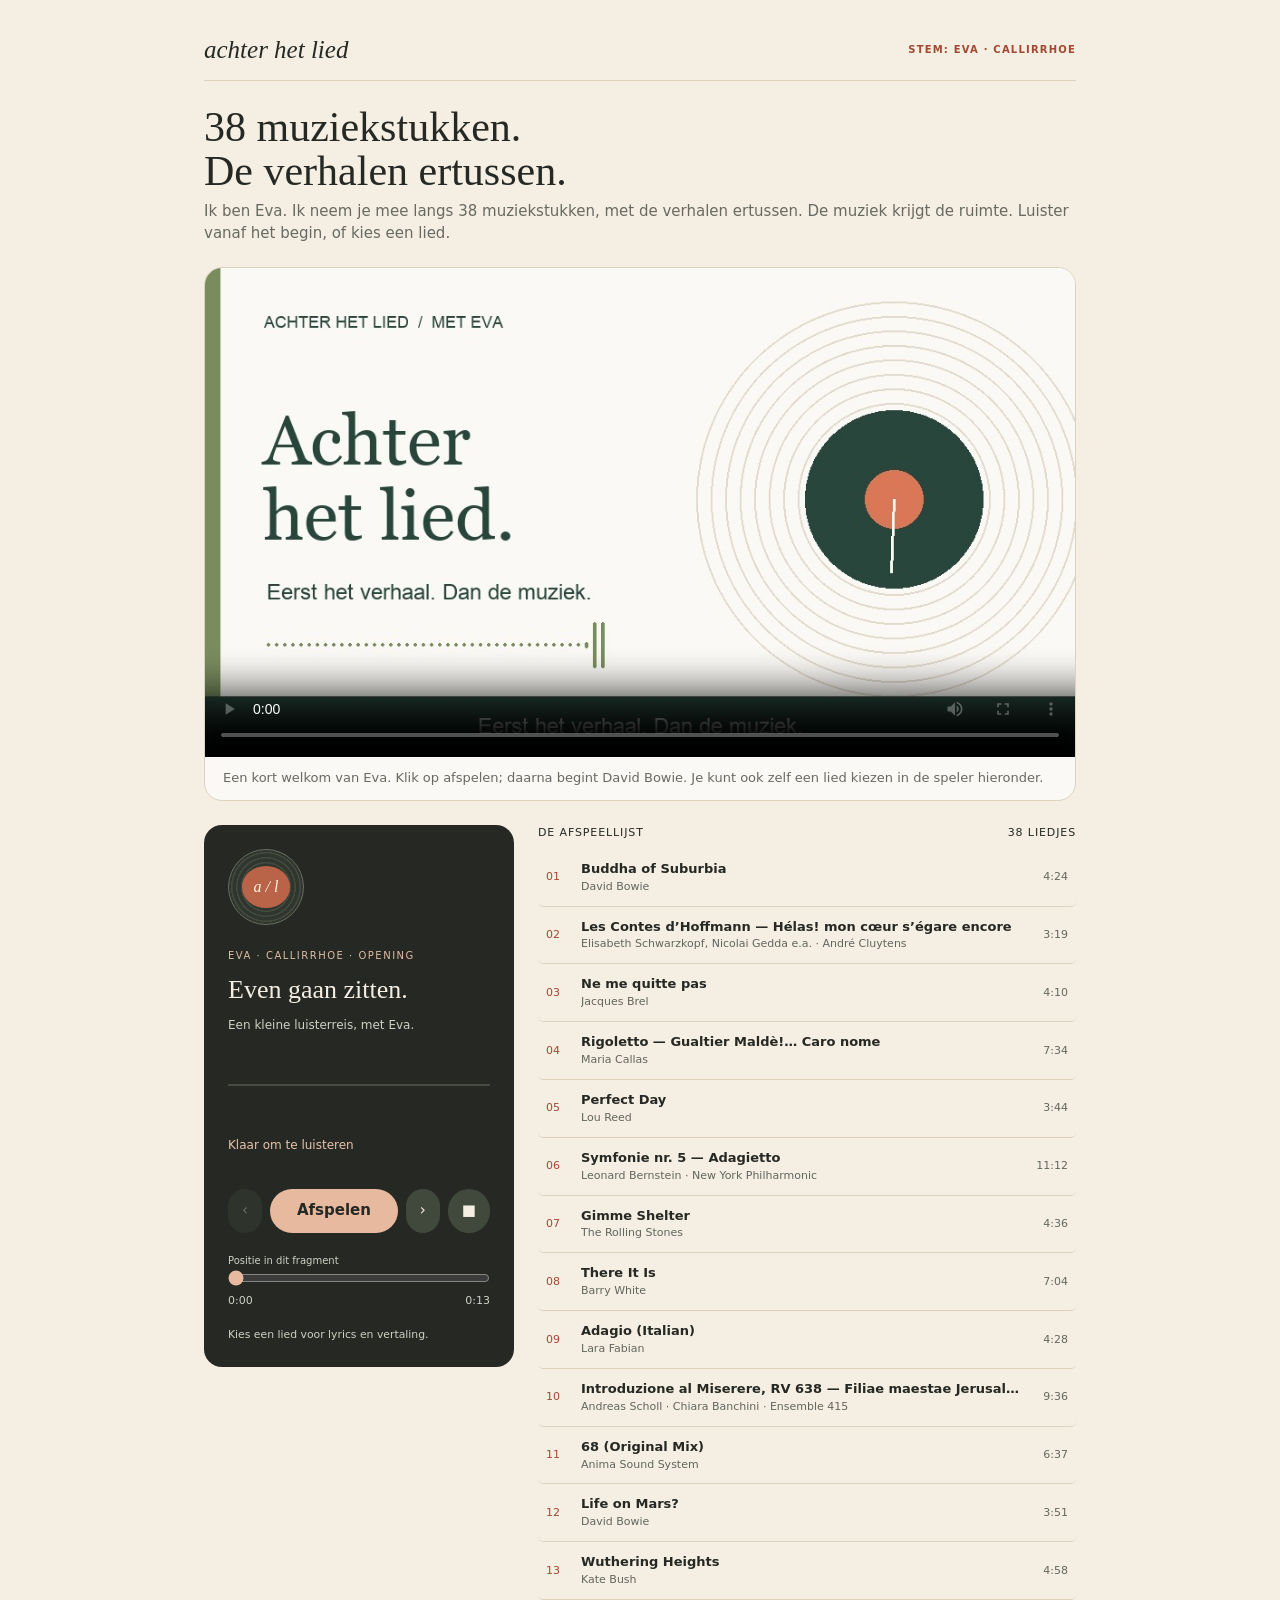
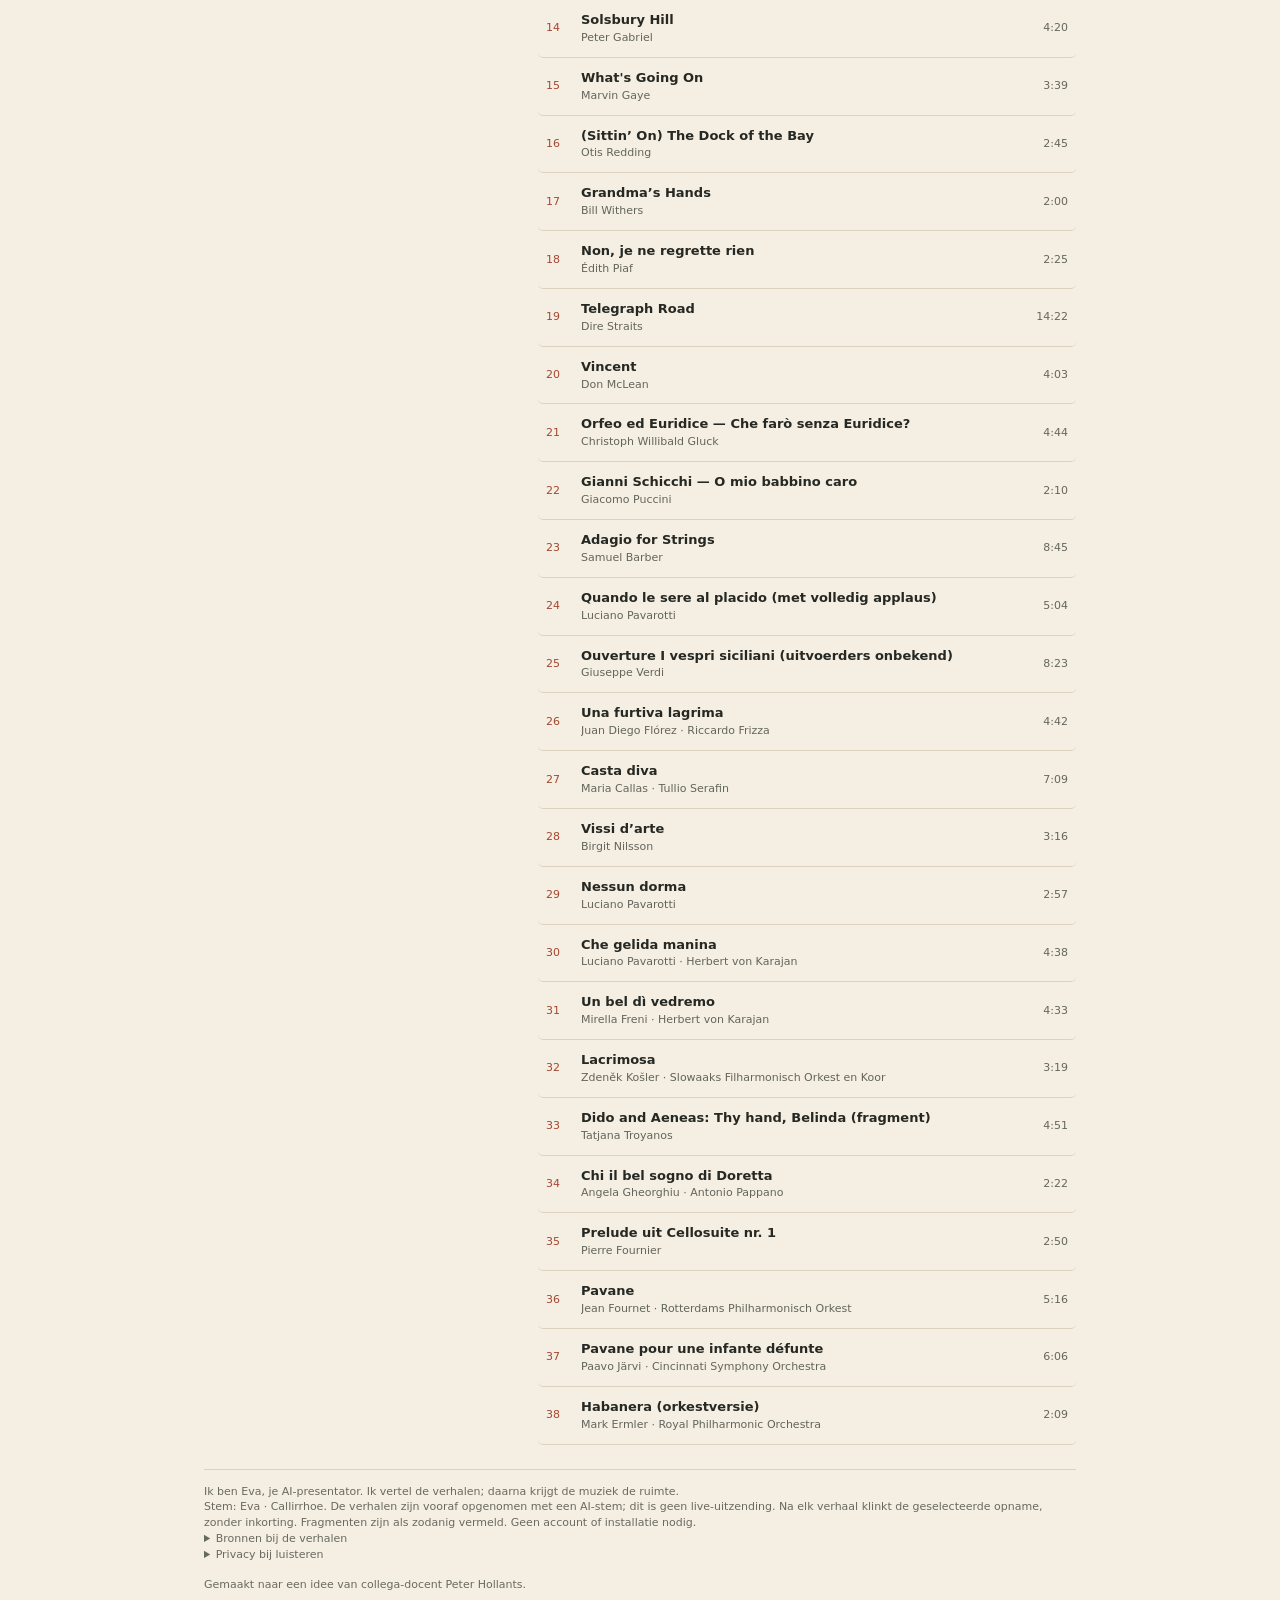
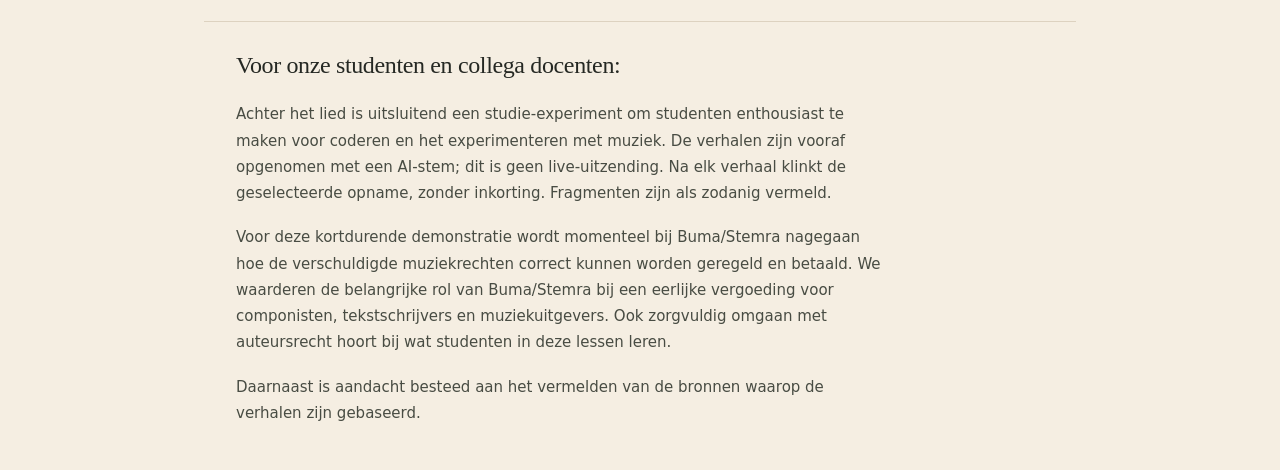
==== commit 472495a7: "Expand Eva listening edition to 38 tracks with opera and corrected speech" ====
--- a/eva-test/index.html
+++ b/eva-test/index.html
@@ -1,5 +1,5 @@
 <!doctype html>
-<html lang="nl"><head><meta charset="utf-8"><meta name="viewport" content="width=device-width,initial-scale=1"><title>Achter het lied — 25 liedjes met Eva</title><meta name="description" content="25 liedjes, met de verhalen ertussen. Ik ben Eva en neem je mee: eerst het verhaal, daarna krijgt de muziek de ruimte."><meta property="og:type" content="website"><meta property="og:title" content="Achter het lied — 25 liedjes met Eva"><meta property="og:description" content="Ik ben Eva. Kies een lied of luister vanaf het begin: ik vertel het verhaal, daarna klinkt de muziek."><meta property="og:locale" content="nl_NL"><meta name="referrer" content="no-referrer"><style>
+<html lang="nl"><head><meta charset="utf-8"><meta name="viewport" content="width=device-width,initial-scale=1"><title>Achter het lied — 38 muziekstukken met Eva</title><meta name="description" content="38 muziekstukken, met de verhalen ertussen. Ik ben Eva en neem je mee: eerst het verhaal, daarna krijgt de muziek de ruimte."><meta property="og:type" content="website"><meta property="og:title" content="Achter het lied — 38 muziekstukken met Eva"><meta property="og:description" content="Ik ben Eva. Kies een lied of luister vanaf het begin: ik vertel het verhaal, daarna klinkt de muziek."><meta property="og:locale" content="nl_NL"><meta name="referrer" content="no-referrer"><style>
 :root{color-scheme:light;--paper:#f5eee2;--ink:#252823;--clay:#a34832;--line:#ddd2c0}*{box-sizing:border-box}body{margin:0;background:var(--paper);color:var(--ink);font:15px/1.45 system-ui,sans-serif}main{max-width:920px;margin:36px auto;padding:0 24px}header{display:flex;align-items:center;justify-content:space-between;gap:12px;border-bottom:1px solid var(--line);padding-bottom:16px}.brand{font:italic 25px Georgia,serif}.badge{font-size:10px;letter-spacing:.12em;text-transform:uppercase;color:var(--clay);font-weight:750}h1{font:42px/1.05 Georgia,serif;margin:24px 0 8px}p{margin:0}.intro{color:#686a61;margin-bottom:22px}.layout{display:grid;grid-template-columns:310px minmax(0,1fr);gap:24px;align-items:start}.player{background:var(--ink);color:var(--paper);padding:24px;border-radius:18px;position:sticky;top:20px;overflow:hidden}.disc{width:76px;height:76px;border-radius:50%;border:1px solid #696d60;background:repeating-radial-gradient(circle,#30362e 0 3px,#424a3e 4px 5px);display:grid;place-items:center;margin-bottom:24px}.disc:after{content:'a / l';background:#b96349;color:#fff2dd;border-radius:50%;padding:12px;font:italic 16px Georgia,serif}.eyebrow{font-size:10px;letter-spacing:.15em;text-transform:uppercase;color:#debda5}h2{font:26px/1.15 Georgia,serif;margin:12px 0;overflow-wrap:anywhere}#artist{font-size:12px;color:#d0d1c4;overflow-wrap:anywhere}#status{font-size:12px;color:#e8c3ad;min-height:36px;margin-top:20px}.controls{display:flex;gap:8px;align-items:center;margin:16px 0}button{font:inherit;cursor:pointer;touch-action:manipulation}button:focus-visible,input:focus-visible{outline:3px solid #d4845f;outline-offset:3px}.controls button{background:#41483c;color:var(--paper);border:0;border-radius:30px;min-height:44px;padding:10px 14px}.controls #play{background:#e7baa0;color:#252823;flex:1;font-weight:650}.controls button:disabled{opacity:.35;cursor:default}#seek{width:100%;accent-color:#e7baa0;margin:0}label[for=seek]{font-size:10px;color:#d0d1c4}.times{display:flex;justify-content:space-between;font-size:11px;font-variant-numeric:tabular-nums;color:#d0d1c4}.list-head{display:flex;justify-content:space-between;align-items:center;margin-bottom:8px;font-size:11px;letter-spacing:.08em;text-transform:uppercase}ol{list-style:none;margin:0;padding:0}.track{width:100%;display:grid;grid-template-columns:25px minmax(0,1fr) 38px;gap:10px;align-items:center;text-align:left;padding:11px 8px;border:0;border-bottom:1px solid var(--line);background:transparent;color:var(--ink);border-radius:5px}.track:hover{background:#eae0d1}.track[aria-current=true]{background:#e8d4c3}.num{color:var(--clay);font-size:11px}.title{font-size:13px;font-weight:650;display:block;white-space:nowrap;overflow:hidden;text-overflow:ellipsis}.artist{display:block;font-size:11px;color:#62655c;white-space:nowrap;overflow:hidden;text-overflow:ellipsis}.duration{font-size:11px;color:#64675e;text-align:right;font-variant-numeric:tabular-nums}footer{font-size:11px;color:#686a61;border-top:1px solid var(--line);margin:24px 0;padding-top:14px}#fixture{background:#fff0af;padding:8px;margin-top:10px;font-weight:bold} @media(max-width:650px){main{margin:18px auto;padding:0 16px}h1{font-size:34px}.layout{grid-template-columns:minmax(0,1fr);gap:20px}.player{position:static;padding:20px}.disc{float:right;width:56px;height:56px;margin:0 0 10px 12px}.disc:after{font-size:12px;padding:9px}h2{font-size:24px}#status{min-height:18px;margin-top:12px}.intro{font-size:13px}.brand{font-size:22px}}
 .credits{margin-top:14px;overflow-wrap:anywhere}footer a{color:var(--clay)}
 .study-notice{margin-top:28px;padding:28px clamp(0px,3vw,32px) 8px;border-top:1px solid var(--line);font-size:15px;line-height:1.75;color:var(--ink)}
@@ -9,15 +9,15 @@
 
 .lyrics-tools{margin-top:18px;font-size:13px}.lyrics-tools a{display:inline-block;padding:10px 14px;border:1px solid var(--line);border-radius:8px;color:var(--paper);text-decoration:none}.lyrics-tools a[hidden]{display:none}.lyrics-tools small{display:block;margin-top:7px;color:#d0d1c4}
 .title-intro{margin:0 0 24px;border:1px solid var(--line);border-radius:18px;overflow:hidden;background:#faf9f5}.title-intro video{display:block;width:100%;height:auto;aspect-ratio:16/9}.title-intro figcaption{padding:12px 18px;color:#686a61;font-size:13px}
-</style></head><body><main><header><span class="brand">achter het lied</span><span class="badge">Stem: Eva · Callirrhoe</span></header><h1>25 liedjes.<br>De verhalen ertussen.</h1><p class="intro">Ik ben Eva. Ik neem je mee langs 25 volledige liedjes, met de verhalen ertussen. De muziek krijgt de ruimte. Luister vanaf het begin, of kies een lied.</p><figure class="title-intro"><video id="title-intro" controls playsinline preload="metadata" width="960" height="540" poster="media/titelintro.jpg?v=expansion25-1" aria-label="Achter het lied — titelintro met Eva"><source src="media/titelintro.mp4?v=expansion25-1" type="video/mp4">Je browser ondersteunt deze video niet.</video><figcaption>Een kort welkom van Eva. Klik op afspelen; daarna begint David Bowie. Je kunt ook zelf een lied kiezen in de speler hieronder.</figcaption></figure><div class="layout"><section class="player" aria-label="Audiospeler"><div class="disc" aria-hidden="true"></div><div class="eyebrow" id="kind">Eva · Callirrhoe · opening</div><h2 id="title">Even gaan zitten.</h2><p id="artist">Een kleine luisterreis, met Eva.</p><p id="status" role="status" aria-live="polite">Klaar om te luisteren</p><div class="controls"><button id="prev" aria-label="Vorig lied" title="Vorig lied">‹</button><button id="play">Afspelen</button><button id="next" aria-label="Volgend lied" title="Volgend lied">›</button><button id="stop" aria-label="Stop" title="Stop en terug naar de opening">■</button></div><label for="seek">Positie in dit fragment</label><input id="seek" type="range" min="0" max="1" step="0.1" value="0" disabled><div class="times"><span id="elapsed">0:00</span><span id="total">—</span></div><audio id="audio" preload="metadata"></audio></section><section aria-label="Afspeellijst"><div class="list-head"><span>De afspeellijst</span><span id="count"></span></div><ol id="tracks"></ol></section></div><footer>Ik ben Eva, je AI-presentator. Ik vertel de verhalen; daarna krijgt de muziek de ruimte.<br>Stem: Eva · Callirrhoe. De verhalen zijn vooraf opgenomen met een AI-stem; dit is geen live-uitzending. Na elk verhaal klinkt het volledige lied. Geen account of installatie nodig.<details><summary>Bronnen bij de verhalen</summary><ul><li>vivaldi: <a href="https://www.virgosacrata.com/filiae-maestae-jerusalem.html">Bron 1</a></li><li>hoffmann: <a href="https://en.wikipedia.org/wiki/The_Tales_of_Hoffmann">Bron 1</a></li><li>brel: <a href="https://www.radiofrance.fr/franceculture/podcasts/le-malheur-des-uns/jacques-brel-ou-la-lachete-de-l-homme-6639132">Bron 1</a></li><li>callas: <a href="https://www.eno.org/operas/rigoletto">Bron 1</a></li><li>lou: <a href="https://en.wikipedia.org/wiki/Perfect_Day_(Lou_Reed_song)">Bron 1</a> · <a href="https://faroutmagazine.co.uk/lou-reed-perfect-day-heroin-real-song-meaning">Bron 2</a></li><li>mahler: <a href="https://www.benjaminzander.org/library/mahler-some-reflections-on-symphony-no-5">Bron 1</a> · <a href="https://www.benjaminzander.org/article/bpyo-rehearsal-no-9-recap">Bron 2</a> · <a href="https://utahsymphony.org/explore/2021/03/mahler-adagietto-from-symphony-no-5">Bron 3</a></li><li>barry: <a href="https://www.udiscovermusic.com/stories/barry-white-icon-now">Bron 1</a> · <a href="https://en.wikipedia.org/wiki/The_Icon_Is_Love">Bron 2</a></li><li>stones: <a href="https://festileaks.com/2018/05/25-mei-1995-the-rolling-stones-geeft-beste-concert-ooit-in-paradiso">Bron 1</a></li></ul><p>Anima Sound System — 68: <a href="https://www.womex.com/virtual/wizart/anima_sound_system" target="_blank" rel="noopener noreferrer">WOMEX · artiest en achtergrond</a> · <a href="https://en.wikipedia.org/wiki/Buddha_Bar_compilation_albums" target="_blank" rel="noopener noreferrer">Buddha-Bar I · 1999 · cd 2</a>.</p><p>David Bowie — Life on Mars?: <a href="https://www.davidbowie.com/blog/2018/6/22/life-on-mars-single-is-45-today" target="_blank" rel="noopener noreferrer">Life On Mars? single is 45 today — David Bowie</a>.</p><p>Kate Bush — Wuthering Heights: <a href="https://www.bbc.com/culture/article/20250117-the-surprising-story-behind-kate-bushs-first-hit-wuthering-heights" target="_blank" rel="noopener noreferrer">The surprising story behind Kate Bush&#x27;s first hit Wuthering Heights — BBC Culture</a> · <a href="http://gaffa.org/cloud/music/wuthering_heights.html" target="_blank" rel="noopener noreferrer">Cloudbusting: Kate Bush in her own words — Wuthering Heights</a> · <a href="https://www.katebushencyclopedia.com/the-whole-story" target="_blank" rel="noopener noreferrer">The Whole Story — Kate Bush Encyclopedia</a>.</p><p>Peter Gabriel — Solsbury Hill: <a href="https://www.rollingstone.com/music/music-news/peter-gabriel-story-that-bruce-springsteen-was-inspiration-for-solsbury-hill-is-hogwash-72349/" target="_blank" rel="noopener noreferrer">Peter Gabriel: Story That Bruce Springsteen Was Inspiration for Solsbury Hill Is Hogwash — Rolling Stone</a> · <a href="https://petergabriel.com/release/solsbury-hill/" target="_blank" rel="noopener noreferrer">Solsbury Hill — PeterGabriel.com</a>.</p><p>Tracy Chapman — Fast Car: <a href="https://americansongwriter.com/tracy-chapman-fast-car/" target="_blank" rel="noopener noreferrer">Tracy Chapman, Fast Car — American Songwriter</a>.</p><p>Marvin Gaye — What&#x27;s Going On: <a href="https://www.theguardian.com/books/2001/dec/08/extract" target="_blank" rel="noopener noreferrer">What went on</a> · <a href="https://www.grammy.com/news/marvin-gaye-whats-going-50th-anniversary-record/" target="_blank" rel="noopener noreferrer">For The Record: Inside Marvin Gaye’s Revolutionary What’s Going On At 50</a>.</p><p>Otis Redding — (Sittin’ On) The Dock of the Bay: <a href="https://www.npr.org/2000/09/17/1082281/-sittin-on-the-dock-of-the-bay" target="_blank" rel="noopener noreferrer">&#x27;(Sittin&#x27; On) The Dock Of The Bay&#x27;</a> · <a href="https://www.npr.org/2018/01/08/576413464/the-story-of-how-otis-reddings-dock-of-the-bay-got-released" target="_blank" rel="noopener noreferrer">&#x27;Dock Of The Bay&#x27; At 50: Why Otis Redding&#x27;s Biggest Hit Almost Went Unheard</a>.</p><p>Bill Withers — Grandma’s Hands: <a href="https://rockcellarmagazine.com/bill-withers-interview-aint-no-sunshine-lean-on-me-grandmas-hands-rock-hall-of-fame/" target="_blank" rel="noopener noreferrer">Bill Withers on Ain’t No Sunshine, Grandma’s Hands, Use Me, &amp; His Legacy (Archival Interview)</a>.</p><p>Édith Piaf — Non, je ne regrette rien: <a href="https://www.bbc.com/news/articles/c5yx90y3g4go" target="_blank" rel="noopener noreferrer">Je Ne Regrette Rien composer dies aged 95</a> · <a href="https://www.telegraph.co.uk/obituaries/2024/11/18/charles-dumont-songwriter-edith-piaf-je-ne-regrette-rien/" target="_blank" rel="noopener noreferrer">Charles Dumont, songwriter whose Non, Je Ne Regrette Rien gave Edith Piaf her comeback – obituary</a>.</p><p>Dire Straits — Telegraph Road: <a href="https://www.loudersound.com/bands-artists/dire-straits-tangled-story" target="_blank" rel="noopener noreferrer">The tangled story of Dire Straits</a> · <a href="https://www.songfacts.com/facts/dire-straits/telegraph-road" target="_blank" rel="noopener noreferrer">Telegraph Road by Dire Straits</a>.</p><p>Don McLean — Vincent: <a href="https://www.vangoghmuseum.nl/en/art-and-stories/vincent-van-gogh-faq/why-did-don-mclean-write-a-song-about-vincent" target="_blank" rel="noopener noreferrer">Van Gogh Museum — Why Did Don McLean Write a Song about Vincent?</a> · <a href="https://donmclean.com/story-behind-the-song-don-mcleans-vincent/" target="_blank" rel="noopener noreferrer">Don McLean — Story Behind the Song: Vincent</a>.</p><p>The Scene — Iedereen is van de wereld: <a href="https://www.top40.nl/the-scene/the-scene-iedereen-is-van-de-wereld-15398" target="_blank" rel="noopener noreferrer">Stichting Nederlandse Top 40 — Iedereen Is Van De Wereld</a>.</p><p>Christoph Willibald Gluck — Orfeo ed Euridice — Che farò senza Euridice?: <a href="https://www.metopera.org/discover/synopses/Orfeo-Ed-Euridice" target="_blank" rel="noopener noreferrer">Metropolitan Opera — Synopsis: Orfeo ed Euridice</a> · <a href="https://www.baroque.org/orfeosynopsis" target="_blank" rel="noopener noreferrer">Music of the Baroque — Orfeo ed Euridice: Synopsis</a>.</p><p>Giacomo Puccini — Gianni Schicchi — O mio babbino caro: <a href="https://www.laphil.com/works/o-mio-babbino-caro-from-gianni-schicchi" target="_blank" rel="noopener noreferrer">LA Phil / John Mangum — O mio babbino caro from Gianni Schicchi</a>.</p><p>Samuel Barber — Adagio for Strings: <a href="https://www.britannica.com/topic/Adagio-for-Strings" target="_blank" rel="noopener noreferrer">Encyclopaedia Britannica / Betsy Schwarm — Adagio for Strings</a>.</p></details><details><summary>Privacy bij luisteren</summary><p>We tellen per dag, editie en lied muziekstarts en gemeten afspeelminuten, niet unieke personen of aandacht. Pauze, buffering, doorspoelen en Eva’s verhalen tellen niet mee. Achtergrondweergave telt waar meetbaar; ontbrekende metingen worden niet aangevuld. Alleen dagtotalen blijven maximaal 90 dagen op onze eigen server. Geen analyticscookies, bezoekers-ID’s, IP-opslag, verwijzers of locatiegegevens. Je browser en hosting verwerken wel technisch netwerkverkeer. Do Not Track en Global Privacy Control worden gerespecteerd.</p><label><input type="checkbox" id="listen-metrics" checked> Anonieme luistermeting toestaan op deze pagina (keuze wordt niet opgeslagen)</label></details>
+</style></head><body><main><header><span class="brand">achter het lied</span><span class="badge">Stem: Eva · Callirrhoe</span></header><h1>38 muziekstukken.<br>De verhalen ertussen.</h1><p class="intro">Ik ben Eva. Ik neem je mee langs 38 muziekstukken, met de verhalen ertussen. De muziek krijgt de ruimte. Luister vanaf het begin, of kies een lied.</p><figure class="title-intro"><video id="title-intro" controls playsinline preload="metadata" width="960" height="540" poster="media/titelintro.jpg?v=opera38-1" aria-label="Achter het lied — titelintro met Eva"><source src="media/titelintro.mp4?v=opera38-1" type="video/mp4">Je browser ondersteunt deze video niet.</video><figcaption>Een kort welkom van Eva. Klik op afspelen; daarna begint David Bowie. Je kunt ook zelf een lied kiezen in de speler hieronder.</figcaption></figure><div class="layout"><section class="player" aria-label="Audiospeler"><div class="disc" aria-hidden="true"></div><div class="eyebrow" id="kind">Eva · Callirrhoe · opening</div><h2 id="title">Even gaan zitten.</h2><p id="artist">Een kleine luisterreis, met Eva.</p><p id="status" role="status" aria-live="polite">Klaar om te luisteren</p><div class="controls"><button id="prev" aria-label="Vorig lied" title="Vorig lied">‹</button><button id="play">Afspelen</button><button id="next" aria-label="Volgend lied" title="Volgend lied">›</button><button id="stop" aria-label="Stop" title="Stop en terug naar de opening">■</button></div><label for="seek">Positie in dit fragment</label><input id="seek" type="range" min="0" max="1" step="0.1" value="0" disabled><div class="times"><span id="elapsed">0:00</span><span id="total">—</span></div><audio id="audio" preload="metadata"></audio></section><section aria-label="Afspeellijst"><div class="list-head"><span>De afspeellijst</span><span id="count"></span></div><ol id="tracks"></ol></section></div><footer>Ik ben Eva, je AI-presentator. Ik vertel de verhalen; daarna krijgt de muziek de ruimte.<br>Stem: Eva · Callirrhoe. De verhalen zijn vooraf opgenomen met een AI-stem; dit is geen live-uitzending. Na elk verhaal klinkt de geselecteerde opname, zonder inkorting. Fragmenten zijn als zodanig vermeld. Geen account of installatie nodig.<details><summary>Bronnen bij de verhalen</summary><ul><li>vivaldi: <a href="https://www.virgosacrata.com/filiae-maestae-jerusalem.html">Bron 1</a></li><li>hoffmann: <a href="https://en.wikipedia.org/wiki/The_Tales_of_Hoffmann">Bron 1</a></li><li>brel: <a href="https://www.radiofrance.fr/franceculture/podcasts/le-malheur-des-uns/jacques-brel-ou-la-lachete-de-l-homme-6639132">Bron 1</a></li><li>callas: <a href="https://www.eno.org/operas/rigoletto">Bron 1</a></li><li>lou: <a href="https://en.wikipedia.org/wiki/Perfect_Day_(Lou_Reed_song)">Bron 1</a> · <a href="https://faroutmagazine.co.uk/lou-reed-perfect-day-heroin-real-song-meaning">Bron 2</a></li><li>mahler: <a href="https://www.benjaminzander.org/library/mahler-some-reflections-on-symphony-no-5">Bron 1</a> · <a href="https://www.benjaminzander.org/article/bpyo-rehearsal-no-9-recap">Bron 2</a> · <a href="https://utahsymphony.org/explore/2021/03/mahler-adagietto-from-symphony-no-5">Bron 3</a></li><li>barry: <a href="https://www.udiscovermusic.com/stories/barry-white-icon-now">Bron 1</a> · <a href="https://en.wikipedia.org/wiki/The_Icon_Is_Love">Bron 2</a></li><li>stones: <a href="https://festileaks.com/2018/05/25-mei-1995-the-rolling-stones-geeft-beste-concert-ooit-in-paradiso">Bron 1</a></li></ul><p>Anima Sound System — 68: <a href="https://www.womex.com/virtual/wizart/anima_sound_system" target="_blank" rel="noopener noreferrer">WOMEX · artiest en achtergrond</a> · <a href="https://en.wikipedia.org/wiki/Buddha_Bar_compilation_albums" target="_blank" rel="noopener noreferrer">Buddha-Bar I · 1999 · cd 2</a>.</p><p>David Bowie — Life on Mars?: <a href="https://www.davidbowie.com/blog/2018/6/22/life-on-mars-single-is-45-today" target="_blank" rel="noopener noreferrer">Life On Mars? single is 45 today — David Bowie</a>.</p><p>Kate Bush — Wuthering Heights: <a href="https://www.bbc.com/culture/article/20250117-the-surprising-story-behind-kate-bushs-first-hit-wuthering-heights" target="_blank" rel="noopener noreferrer">The surprising story behind Kate Bush&#x27;s first hit Wuthering Heights — BBC Culture</a> · <a href="http://gaffa.org/cloud/music/wuthering_heights.html" target="_blank" rel="noopener noreferrer">Cloudbusting: Kate Bush in her own words — Wuthering Heights</a> · <a href="https://www.katebushencyclopedia.com/the-whole-story" target="_blank" rel="noopener noreferrer">The Whole Story — Kate Bush Encyclopedia</a>.</p><p>Peter Gabriel — Solsbury Hill: <a href="https://www.rollingstone.com/music/music-news/peter-gabriel-story-that-bruce-springsteen-was-inspiration-for-solsbury-hill-is-hogwash-72349/" target="_blank" rel="noopener noreferrer">Peter Gabriel: Story That Bruce Springsteen Was Inspiration for Solsbury Hill Is Hogwash — Rolling Stone</a> · <a href="https://petergabriel.com/release/solsbury-hill/" target="_blank" rel="noopener noreferrer">Solsbury Hill — PeterGabriel.com</a>.</p><p>Marvin Gaye — What&#x27;s Going On: <a href="https://www.theguardian.com/books/2001/dec/08/extract" target="_blank" rel="noopener noreferrer">What went on</a> · <a href="https://www.grammy.com/news/marvin-gaye-whats-going-50th-anniversary-record/" target="_blank" rel="noopener noreferrer">For The Record: Inside Marvin Gaye’s Revolutionary What’s Going On At 50</a>.</p><p>Otis Redding — (Sittin’ On) The Dock of the Bay: <a href="https://www.npr.org/2000/09/17/1082281/-sittin-on-the-dock-of-the-bay" target="_blank" rel="noopener noreferrer">&#x27;(Sittin&#x27; On) The Dock Of The Bay&#x27;</a> · <a href="https://www.npr.org/2018/01/08/576413464/the-story-of-how-otis-reddings-dock-of-the-bay-got-released" target="_blank" rel="noopener noreferrer">&#x27;Dock Of The Bay&#x27; At 50: Why Otis Redding&#x27;s Biggest Hit Almost Went Unheard</a>.</p><p>Bill Withers — Grandma’s Hands: <a href="https://rockcellarmagazine.com/bill-withers-interview-aint-no-sunshine-lean-on-me-grandmas-hands-rock-hall-of-fame/" target="_blank" rel="noopener noreferrer">Bill Withers on Ain’t No Sunshine, Grandma’s Hands, Use Me, &amp; His Legacy (Archival Interview)</a>.</p><p>Édith Piaf — Non, je ne regrette rien: <a href="https://www.bbc.com/news/articles/c5yx90y3g4go" target="_blank" rel="noopener noreferrer">Je Ne Regrette Rien composer dies aged 95</a> · <a href="https://www.telegraph.co.uk/obituaries/2024/11/18/charles-dumont-songwriter-edith-piaf-je-ne-regrette-rien/" target="_blank" rel="noopener noreferrer">Charles Dumont, songwriter whose Non, Je Ne Regrette Rien gave Edith Piaf her comeback – obituary</a>.</p><p>Dire Straits — Telegraph Road: <a href="https://www.loudersound.com/bands-artists/dire-straits-tangled-story" target="_blank" rel="noopener noreferrer">The tangled story of Dire Straits</a> · <a href="https://www.songfacts.com/facts/dire-straits/telegraph-road" target="_blank" rel="noopener noreferrer">Telegraph Road by Dire Straits</a>.</p><p>Don McLean — Vincent: <a href="https://www.vangoghmuseum.nl/en/art-and-stories/vincent-van-gogh-faq/why-did-don-mclean-write-a-song-about-vincent" target="_blank" rel="noopener noreferrer">Van Gogh Museum — Why Did Don McLean Write a Song about Vincent?</a> · <a href="https://donmclean.com/story-behind-the-song-don-mcleans-vincent/" target="_blank" rel="noopener noreferrer">Don McLean — Story Behind the Song: Vincent</a>.</p><p>Christoph Willibald Gluck — Orfeo ed Euridice — Che farò senza Euridice?: <a href="https://www.metopera.org/discover/synopses/Orfeo-Ed-Euridice" target="_blank" rel="noopener noreferrer">Metropolitan Opera — Synopsis: Orfeo ed Euridice</a> · <a href="https://www.baroque.org/orfeosynopsis" target="_blank" rel="noopener noreferrer">Music of the Baroque — Orfeo ed Euridice: Synopsis</a>.</p><p>Giacomo Puccini — Gianni Schicchi — O mio babbino caro: <a href="https://www.laphil.com/works/o-mio-babbino-caro-from-gianni-schicchi" target="_blank" rel="noopener noreferrer">LA Phil / John Mangum — O mio babbino caro from Gianni Schicchi</a>.</p><p>Samuel Barber — Adagio for Strings: <a href="https://www.britannica.com/topic/Adagio-for-Strings" target="_blank" rel="noopener noreferrer">Encyclopaedia Britannica / Betsy Schwarm — Adagio for Strings</a>.</p><p>Luciano Pavarotti — Quando le sere al placido (met volledig applaus): <a href="https://www.opera-arias.com/verdi/luisa-miller/sacra-la-scelta-e-d&#x27;un-consorte/" target="_blank" rel="noopener noreferrer">Bron 1</a> · <a href="https://operadepot.com/products/verdi-luisa-miller-pavarotti-caballe" target="_blank" rel="noopener noreferrer">Bron 2</a> · <a href="https://www.universalmusic.it/musica-classica/album/pavarotti-ndash-the-opera-collection-7-verdi-luisa-miller_36689246484/" target="_blank" rel="noopener noreferrer">Bron 3</a> · <a href="https://www.classicstoday.com/review/review-9281/" target="_blank" rel="noopener noreferrer">Bron 4</a> · <a href="https://www.lucianopavarottifoundation.com/en/maestro/" target="_blank" rel="noopener noreferrer">Bron 5</a> · <a href="http://opera.stanford.edu/iu/libretti/Luisa1.html" target="_blank" rel="noopener noreferrer">Bron 6</a> · <a href="http://opera.stanford.edu/iu/libretti/Luisa2.html" target="_blank" rel="noopener noreferrer">Bron 7</a>.</p><p>Giuseppe Verdi — Ouverture I vespri siciliani (uitvoerders onbekend): <a href="https://en.wikipedia.org/wiki/Les_v%C3%AApres_siciliennes" target="_blank" rel="noopener noreferrer">Bron 1</a>.</p><p>Juan Diego Flórez · Riccardo Frizza — Una furtiva lagrima: <a href="https://en.wikipedia.org/wiki/Una_furtiva_lagrima" target="_blank" rel="noopener noreferrer">Bron 1</a>.</p><p>Maria Callas · Tullio Serafin — Casta diva: <a href="https://www.liveabout.com/casta-diva-lyrics-translation-and-history-724008" target="_blank" rel="noopener noreferrer">Bron 1</a>.</p><p>Birgit Nilsson — Vissi d’arte: <a href="https://www.metopera.org/discover/education/educator-guides/tosca/like-a-prayer/" target="_blank" rel="noopener noreferrer">Bron 1</a>.</p><p>Luciano Pavarotti — Nessun dorma: <a href="https://en.wikipedia.org/wiki/Nessun_dorma" target="_blank" rel="noopener noreferrer">Bron 1</a>.</p><p>Luciano Pavarotti · Herbert von Karajan — Che gelida manina: <a href="https://en.wikipedia.org/wiki/Che_gelida_manina" target="_blank" rel="noopener noreferrer">Bron 1</a>.</p><p>Mirella Freni · Herbert von Karajan — Un bel dì vedremo: <a href="https://en.wikipedia.org/wiki/Un_bel_d%C3%AC,_vedremo" target="_blank" rel="noopener noreferrer">Bron 1</a>.</p><p>Zdeněk Košler · Slowaaks Filharmonisch Orkest en Koor — Lacrimosa: <a href="https://en.wikipedia.org/wiki/Requiem_(Mozart)" target="_blank" rel="noopener noreferrer">Bron 1</a>.</p><p>Tatjana Troyanos — Dido and Aeneas: Thy hand, Belinda (fragment): <a href="https://www.opera-arias.com/purcell/dido-and-aeneas/synopsis/" target="_blank" rel="noopener noreferrer">Bron 1</a> · <a href="https://www.allmusic.com/album/diva-30-great-prima-donnas-mw0001412773" target="_blank" rel="noopener noreferrer">Bron 2</a>.</p><p>Angela Gheorghiu · Antonio Pappano — Chi il bel sogno di Doretta: <a href="https://www.metopera.org/discover/synopses/la-rondine/" target="_blank" rel="noopener noreferrer">Bron 1</a>.</p><p>Pierre Fournier — Prelude uit Cellosuite nr. 1: <a href="https://www.bachvereniging.nl/nl/bwv/bwv-1007" target="_blank" rel="noopener noreferrer">Bron 1</a>.</p><p>Jean Fournet · Rotterdams Philharmonisch Orkest — Pavane: <a href="https://www.laphil.com/works/pavane" target="_blank" rel="noopener noreferrer">Bron 1</a>.</p><p>Paavo Järvi · Cincinnati Symphony Orchestra — Pavane pour une infante défunte: <a href="https://en.wikipedia.org/wiki/Pavane_pour_une_infante_d%C3%A9funte" target="_blank" rel="noopener noreferrer">Bron 1</a>.</p><p>Mark Ermler · Royal Philharmonic Orchestra — Habanera (orkestversie): <a href="https://www.metopera.org/discover/synopses/carmen/" target="_blank" rel="noopener noreferrer">Bron 1</a> · <a href="https://classical.music.apple.com/sz/recording/georges-bizet-1838-pp112-1896435689" target="_blank" rel="noopener noreferrer">Bron 2</a>.</p></details><details><summary>Privacy bij luisteren</summary><p>We tellen per dag, editie en lied muziekstarts en gemeten afspeelminuten, niet unieke personen of aandacht. Pauze, buffering, doorspoelen en Eva’s verhalen tellen niet mee. Achtergrondweergave telt waar meetbaar; ontbrekende metingen worden niet aangevuld. Alleen dagtotalen blijven maximaal 90 dagen op onze eigen server. Geen analyticscookies, bezoekers-ID’s, IP-opslag, verwijzers of locatiegegevens. Je browser en hosting verwerken wel technisch netwerkverkeer. Do Not Track en Global Privacy Control worden gerespecteerd.</p><label><input type="checkbox" id="listen-metrics" checked> Anonieme luistermeting toestaan op deze pagina (keuze wordt niet opgeslagen)</label></details>
 <p class="credits">Gemaakt naar een idee van collega-docent Peter Hollants.</p>
 <section class="study-notice" aria-labelledby="study-notice-title">
 <h2 id="study-notice-title">Voor onze studenten en collega docenten:</h2>
-<p>Achter het lied is uitsluitend een studie-experiment om studenten enthousiast te maken voor coderen en het experimenteren met muziek. De verhalen zijn vooraf opgenomen met een AI-stem; dit is geen live-uitzending. Na elk verhaal klinkt het volledige lied.</p>
+<p>Achter het lied is uitsluitend een studie-experiment om studenten enthousiast te maken voor coderen en het experimenteren met muziek. De verhalen zijn vooraf opgenomen met een AI-stem; dit is geen live-uitzending. Na elk verhaal klinkt de geselecteerde opname, zonder inkorting. Fragmenten zijn als zodanig vermeld.</p>
 <p>Voor deze kortdurende demonstratie wordt momenteel bij Buma/Stemra nagegaan hoe de verschuldigde muziekrechten correct kunnen worden geregeld en betaald. We waarderen de belangrijke rol van Buma/Stemra bij een eerlijke vergoeding voor componisten, tekstschrijvers en muziekuitgevers. Ook zorgvuldig omgaan met auteursrecht hoort bij wat studenten in deze lessen leren.</p>
 <p>Daarnaast is aandacht besteed aan het vermelden van de bronnen waarop de verhalen zijn gebaseerd.</p>
 </section>
-</footer></main><script src="playlist.js?v=expansion25-1"></script><script src="../listen-analytics.js"></script><script>
+</footer></main><script src="playlist.js?v=opera38-1"></script><script src="../listen-analytics.js"></script><script>
 const $=id=>document.getElementById(id),audio=$('audio');
 const titleIntro=$('title-intro');
 let introRevision=null;
@@ -27,7 +27,7 @@
 // The clicked video replaces only the opening; keep Bowie's story before his song.
 const introStory=segments.findIndex(s=>s.kind==='speech'&&s.role==='story'&&playlist.tracks[s.track]?.artist==='David Bowie'&&playlist.tracks[s.track]?.title==='Buddha of Suburbia');
 titleIntro.addEventListener('ended',()=>{const uninterrupted=introRevision===revision;introRevision=null;if(titleIntro.ended&&uninterrupted&&introStory>=0)load(introStory,true)});
-const listenMeter=window.ListenAnalytics?ListenAnalytics.attach(audio,'eva-25-v1'):{select(){}};
+const listenMeter=window.ListenAnalytics?ListenAnalytics.attach(audio,'eva-38-opera-v1'):{select(){}};
 const starts=playlist.tracks.map((_,i)=>segments.findIndex(s=>s.track===i));
 $('count').textContent=playlist.tracks.length+' liedjes';
 playlist.tracks.forEach((t,i)=>{const li=document.createElement('li'),b=document.createElement('button');b.className='track';b.title=t.title+' — '+t.artist;b.setAttribute('aria-label',(i+1)+'. '+t.title+' — '+t.artist);const music=segments.find(s=>s.track===i&&s.kind==='music');for(const [cl,txt] of [['num',String(i+1).padStart(2,'0')],['info',''],['duration',fmt(music.duration)]]){const el=document.createElement('span');el.className=cl;el.textContent=txt;if(cl==='info'){for(const [c,v] of [['title',t.title],['artist',t.artist]]){const x=document.createElement('span');x.className=c;x.textContent=v;el.append(x)}}b.append(el)}b.onclick=()=>load(starts[i],true);li.append(b);$('tracks').append(li)});
@@ -48,4 +48,4 @@
 audio.addEventListener('pause',()=>{$('play').textContent='Afspelen';if(!audio.ended)$('status').textContent='Gepauzeerd'});
 audio.addEventListener('ended',()=>{if(index<segments.length-1)load(index+1,true);else{$('status').textContent='Afgelopen · dank je voor het luisteren';$('play').textContent='Opnieuw'}});
 audio.addEventListener('error',()=>{$('status').textContent='Dit fragment kon niet laden. Kies een ander lied of probeer opnieuw.'});load(0);
-</script><script src="music-waves.js?v=expansion25-1"></script></body></html>+</script><script src="music-waves.js?v=opera38-1"></script></body></html>
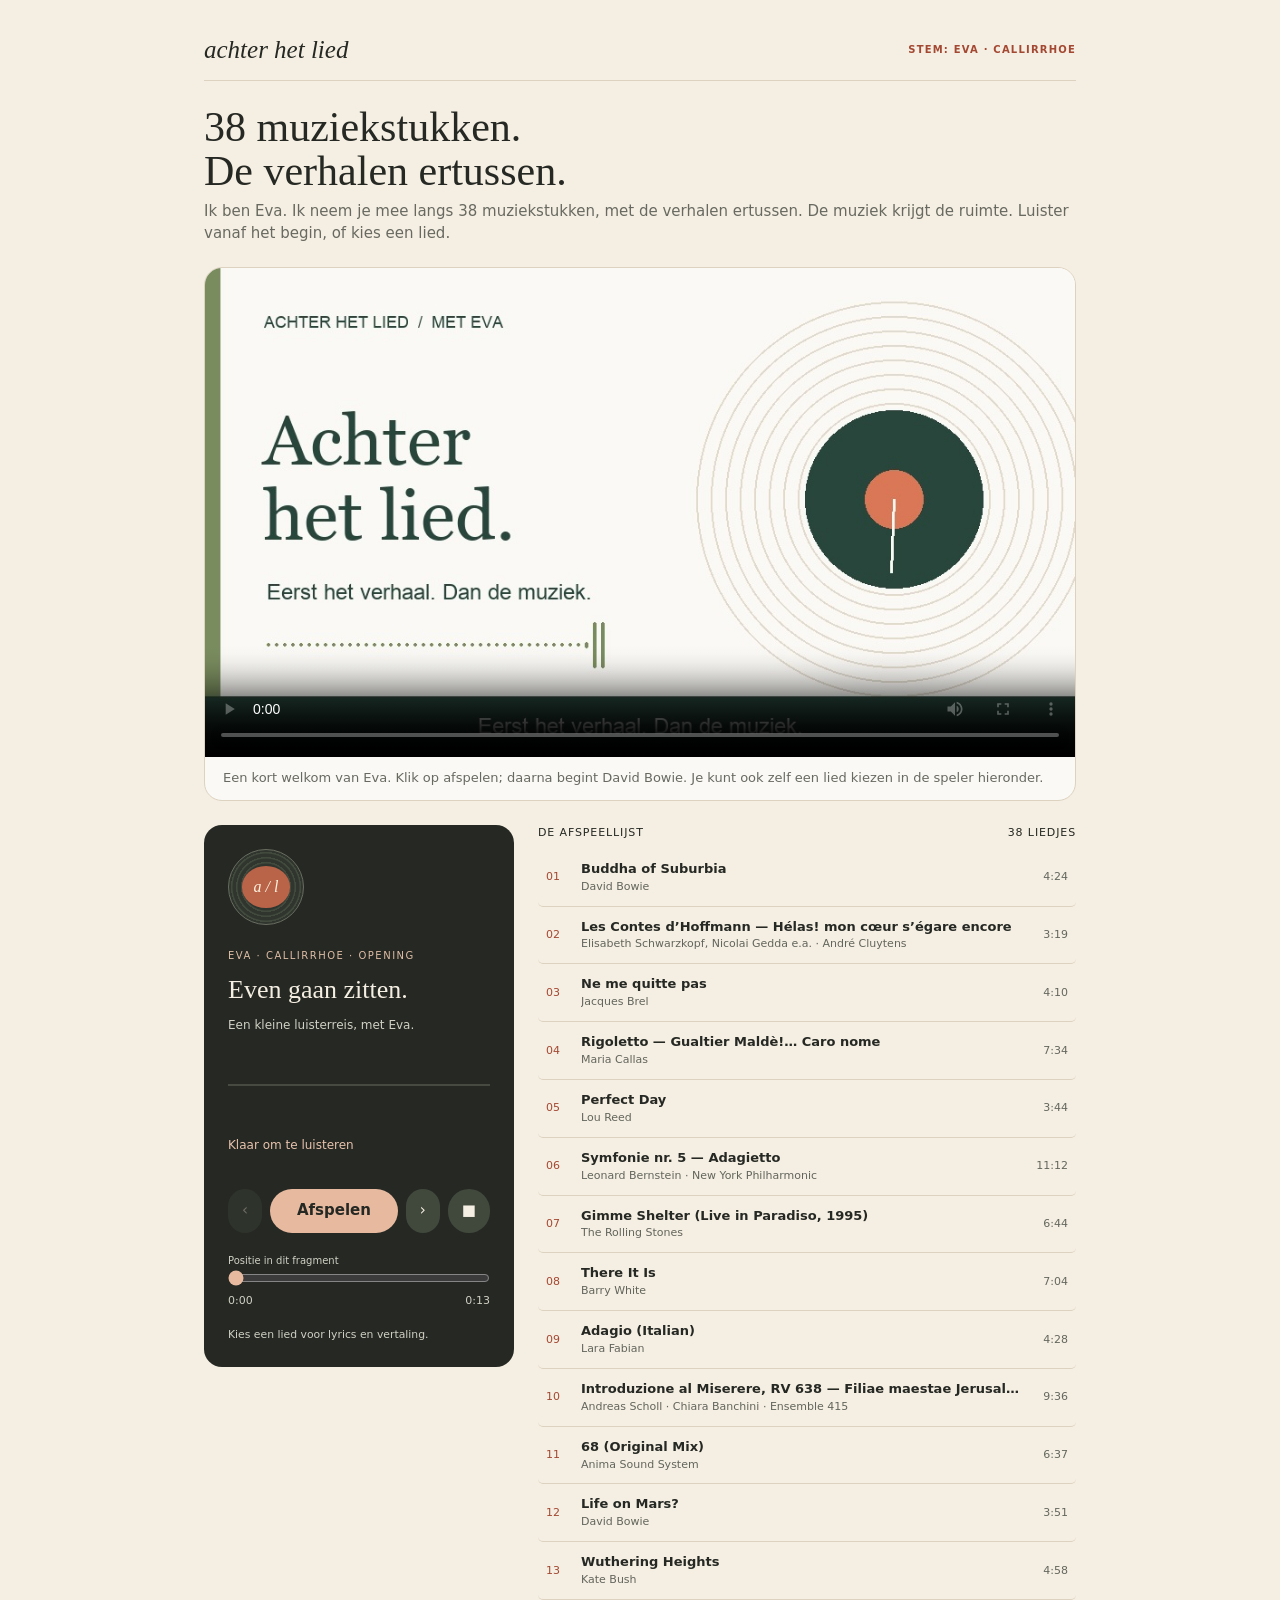
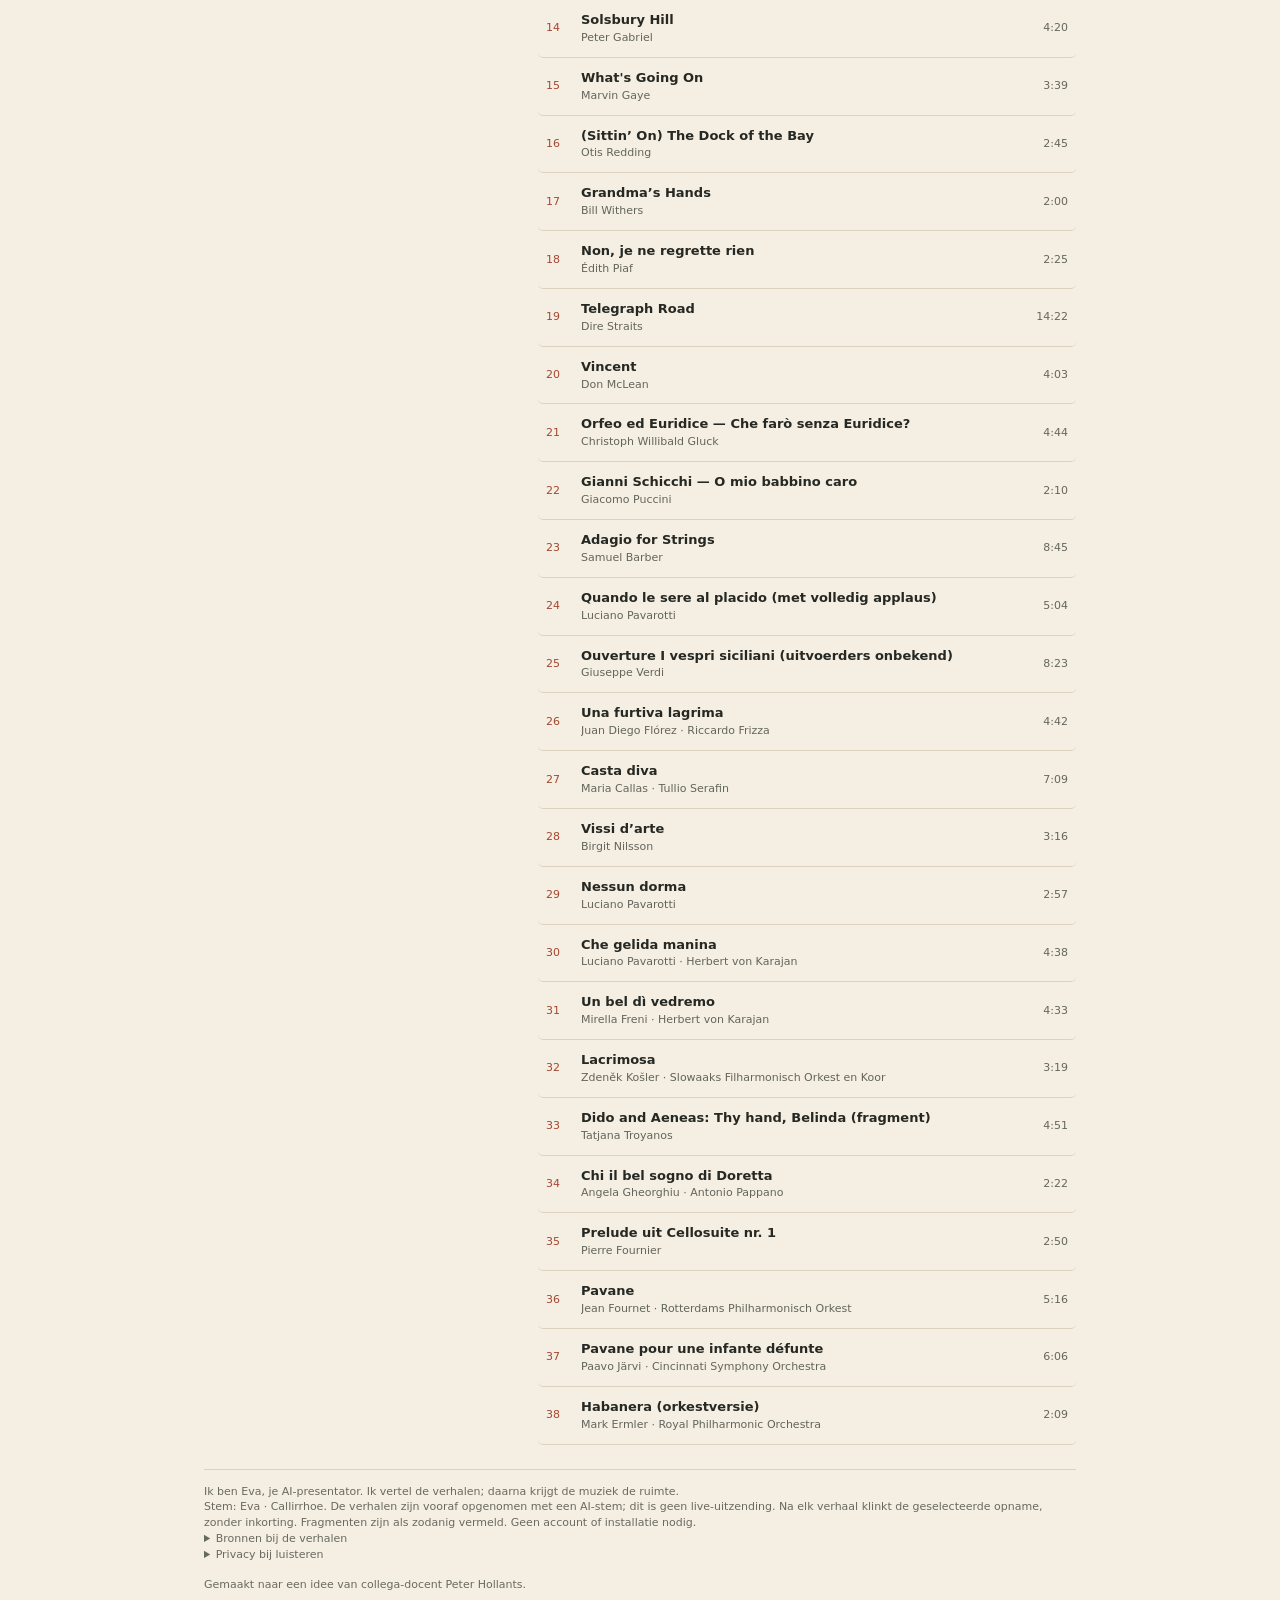
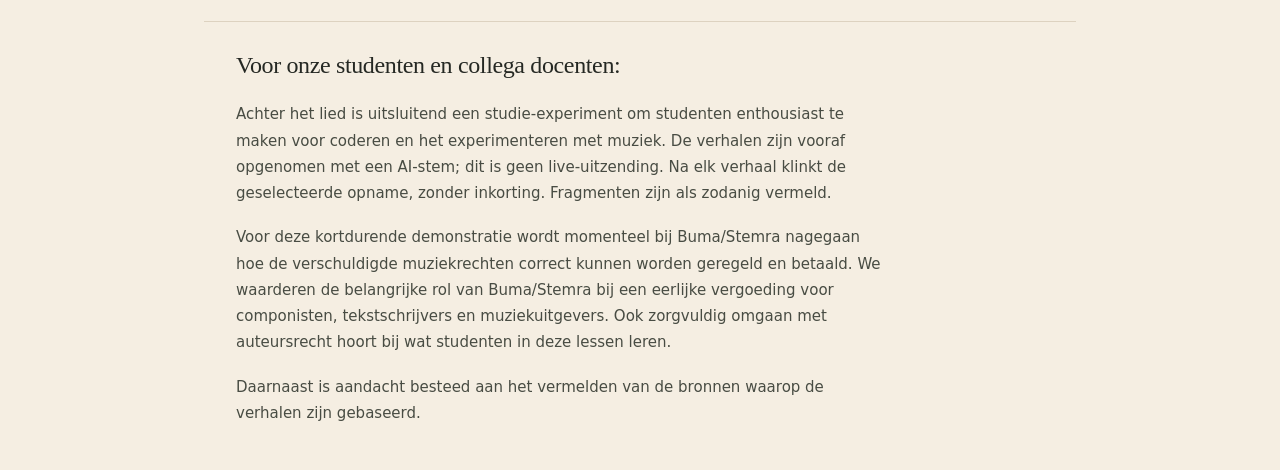
==== commit 4db6ed96: "Replace Gimme Shelter with Paradiso 1995 and locally edit Eva story" ====
--- a/eva-test/index.html
+++ b/eva-test/index.html
@@ -9,7 +9,7 @@
 
 .lyrics-tools{margin-top:18px;font-size:13px}.lyrics-tools a{display:inline-block;padding:10px 14px;border:1px solid var(--line);border-radius:8px;color:var(--paper);text-decoration:none}.lyrics-tools a[hidden]{display:none}.lyrics-tools small{display:block;margin-top:7px;color:#d0d1c4}
 .title-intro{margin:0 0 24px;border:1px solid var(--line);border-radius:18px;overflow:hidden;background:#faf9f5}.title-intro video{display:block;width:100%;height:auto;aspect-ratio:16/9}.title-intro figcaption{padding:12px 18px;color:#686a61;font-size:13px}
-</style></head><body><main><header><span class="brand">achter het lied</span><span class="badge">Stem: Eva · Callirrhoe</span></header><h1>38 muziekstukken.<br>De verhalen ertussen.</h1><p class="intro">Ik ben Eva. Ik neem je mee langs 38 muziekstukken, met de verhalen ertussen. De muziek krijgt de ruimte. Luister vanaf het begin, of kies een lied.</p><figure class="title-intro"><video id="title-intro" controls playsinline preload="metadata" width="960" height="540" poster="media/titelintro.jpg?v=opera38-1" aria-label="Achter het lied — titelintro met Eva"><source src="media/titelintro.mp4?v=opera38-1" type="video/mp4">Je browser ondersteunt deze video niet.</video><figcaption>Een kort welkom van Eva. Klik op afspelen; daarna begint David Bowie. Je kunt ook zelf een lied kiezen in de speler hieronder.</figcaption></figure><div class="layout"><section class="player" aria-label="Audiospeler"><div class="disc" aria-hidden="true"></div><div class="eyebrow" id="kind">Eva · Callirrhoe · opening</div><h2 id="title">Even gaan zitten.</h2><p id="artist">Een kleine luisterreis, met Eva.</p><p id="status" role="status" aria-live="polite">Klaar om te luisteren</p><div class="controls"><button id="prev" aria-label="Vorig lied" title="Vorig lied">‹</button><button id="play">Afspelen</button><button id="next" aria-label="Volgend lied" title="Volgend lied">›</button><button id="stop" aria-label="Stop" title="Stop en terug naar de opening">■</button></div><label for="seek">Positie in dit fragment</label><input id="seek" type="range" min="0" max="1" step="0.1" value="0" disabled><div class="times"><span id="elapsed">0:00</span><span id="total">—</span></div><audio id="audio" preload="metadata"></audio></section><section aria-label="Afspeellijst"><div class="list-head"><span>De afspeellijst</span><span id="count"></span></div><ol id="tracks"></ol></section></div><footer>Ik ben Eva, je AI-presentator. Ik vertel de verhalen; daarna krijgt de muziek de ruimte.<br>Stem: Eva · Callirrhoe. De verhalen zijn vooraf opgenomen met een AI-stem; dit is geen live-uitzending. Na elk verhaal klinkt de geselecteerde opname, zonder inkorting. Fragmenten zijn als zodanig vermeld. Geen account of installatie nodig.<details><summary>Bronnen bij de verhalen</summary><ul><li>vivaldi: <a href="https://www.virgosacrata.com/filiae-maestae-jerusalem.html">Bron 1</a></li><li>hoffmann: <a href="https://en.wikipedia.org/wiki/The_Tales_of_Hoffmann">Bron 1</a></li><li>brel: <a href="https://www.radiofrance.fr/franceculture/podcasts/le-malheur-des-uns/jacques-brel-ou-la-lachete-de-l-homme-6639132">Bron 1</a></li><li>callas: <a href="https://www.eno.org/operas/rigoletto">Bron 1</a></li><li>lou: <a href="https://en.wikipedia.org/wiki/Perfect_Day_(Lou_Reed_song)">Bron 1</a> · <a href="https://faroutmagazine.co.uk/lou-reed-perfect-day-heroin-real-song-meaning">Bron 2</a></li><li>mahler: <a href="https://www.benjaminzander.org/library/mahler-some-reflections-on-symphony-no-5">Bron 1</a> · <a href="https://www.benjaminzander.org/article/bpyo-rehearsal-no-9-recap">Bron 2</a> · <a href="https://utahsymphony.org/explore/2021/03/mahler-adagietto-from-symphony-no-5">Bron 3</a></li><li>barry: <a href="https://www.udiscovermusic.com/stories/barry-white-icon-now">Bron 1</a> · <a href="https://en.wikipedia.org/wiki/The_Icon_Is_Love">Bron 2</a></li><li>stones: <a href="https://festileaks.com/2018/05/25-mei-1995-the-rolling-stones-geeft-beste-concert-ooit-in-paradiso">Bron 1</a></li></ul><p>Anima Sound System — 68: <a href="https://www.womex.com/virtual/wizart/anima_sound_system" target="_blank" rel="noopener noreferrer">WOMEX · artiest en achtergrond</a> · <a href="https://en.wikipedia.org/wiki/Buddha_Bar_compilation_albums" target="_blank" rel="noopener noreferrer">Buddha-Bar I · 1999 · cd 2</a>.</p><p>David Bowie — Life on Mars?: <a href="https://www.davidbowie.com/blog/2018/6/22/life-on-mars-single-is-45-today" target="_blank" rel="noopener noreferrer">Life On Mars? single is 45 today — David Bowie</a>.</p><p>Kate Bush — Wuthering Heights: <a href="https://www.bbc.com/culture/article/20250117-the-surprising-story-behind-kate-bushs-first-hit-wuthering-heights" target="_blank" rel="noopener noreferrer">The surprising story behind Kate Bush&#x27;s first hit Wuthering Heights — BBC Culture</a> · <a href="http://gaffa.org/cloud/music/wuthering_heights.html" target="_blank" rel="noopener noreferrer">Cloudbusting: Kate Bush in her own words — Wuthering Heights</a> · <a href="https://www.katebushencyclopedia.com/the-whole-story" target="_blank" rel="noopener noreferrer">The Whole Story — Kate Bush Encyclopedia</a>.</p><p>Peter Gabriel — Solsbury Hill: <a href="https://www.rollingstone.com/music/music-news/peter-gabriel-story-that-bruce-springsteen-was-inspiration-for-solsbury-hill-is-hogwash-72349/" target="_blank" rel="noopener noreferrer">Peter Gabriel: Story That Bruce Springsteen Was Inspiration for Solsbury Hill Is Hogwash — Rolling Stone</a> · <a href="https://petergabriel.com/release/solsbury-hill/" target="_blank" rel="noopener noreferrer">Solsbury Hill — PeterGabriel.com</a>.</p><p>Marvin Gaye — What&#x27;s Going On: <a href="https://www.theguardian.com/books/2001/dec/08/extract" target="_blank" rel="noopener noreferrer">What went on</a> · <a href="https://www.grammy.com/news/marvin-gaye-whats-going-50th-anniversary-record/" target="_blank" rel="noopener noreferrer">For The Record: Inside Marvin Gaye’s Revolutionary What’s Going On At 50</a>.</p><p>Otis Redding — (Sittin’ On) The Dock of the Bay: <a href="https://www.npr.org/2000/09/17/1082281/-sittin-on-the-dock-of-the-bay" target="_blank" rel="noopener noreferrer">&#x27;(Sittin&#x27; On) The Dock Of The Bay&#x27;</a> · <a href="https://www.npr.org/2018/01/08/576413464/the-story-of-how-otis-reddings-dock-of-the-bay-got-released" target="_blank" rel="noopener noreferrer">&#x27;Dock Of The Bay&#x27; At 50: Why Otis Redding&#x27;s Biggest Hit Almost Went Unheard</a>.</p><p>Bill Withers — Grandma’s Hands: <a href="https://rockcellarmagazine.com/bill-withers-interview-aint-no-sunshine-lean-on-me-grandmas-hands-rock-hall-of-fame/" target="_blank" rel="noopener noreferrer">Bill Withers on Ain’t No Sunshine, Grandma’s Hands, Use Me, &amp; His Legacy (Archival Interview)</a>.</p><p>Édith Piaf — Non, je ne regrette rien: <a href="https://www.bbc.com/news/articles/c5yx90y3g4go" target="_blank" rel="noopener noreferrer">Je Ne Regrette Rien composer dies aged 95</a> · <a href="https://www.telegraph.co.uk/obituaries/2024/11/18/charles-dumont-songwriter-edith-piaf-je-ne-regrette-rien/" target="_blank" rel="noopener noreferrer">Charles Dumont, songwriter whose Non, Je Ne Regrette Rien gave Edith Piaf her comeback – obituary</a>.</p><p>Dire Straits — Telegraph Road: <a href="https://www.loudersound.com/bands-artists/dire-straits-tangled-story" target="_blank" rel="noopener noreferrer">The tangled story of Dire Straits</a> · <a href="https://www.songfacts.com/facts/dire-straits/telegraph-road" target="_blank" rel="noopener noreferrer">Telegraph Road by Dire Straits</a>.</p><p>Don McLean — Vincent: <a href="https://www.vangoghmuseum.nl/en/art-and-stories/vincent-van-gogh-faq/why-did-don-mclean-write-a-song-about-vincent" target="_blank" rel="noopener noreferrer">Van Gogh Museum — Why Did Don McLean Write a Song about Vincent?</a> · <a href="https://donmclean.com/story-behind-the-song-don-mcleans-vincent/" target="_blank" rel="noopener noreferrer">Don McLean — Story Behind the Song: Vincent</a>.</p><p>Christoph Willibald Gluck — Orfeo ed Euridice — Che farò senza Euridice?: <a href="https://www.metopera.org/discover/synopses/Orfeo-Ed-Euridice" target="_blank" rel="noopener noreferrer">Metropolitan Opera — Synopsis: Orfeo ed Euridice</a> · <a href="https://www.baroque.org/orfeosynopsis" target="_blank" rel="noopener noreferrer">Music of the Baroque — Orfeo ed Euridice: Synopsis</a>.</p><p>Giacomo Puccini — Gianni Schicchi — O mio babbino caro: <a href="https://www.laphil.com/works/o-mio-babbino-caro-from-gianni-schicchi" target="_blank" rel="noopener noreferrer">LA Phil / John Mangum — O mio babbino caro from Gianni Schicchi</a>.</p><p>Samuel Barber — Adagio for Strings: <a href="https://www.britannica.com/topic/Adagio-for-Strings" target="_blank" rel="noopener noreferrer">Encyclopaedia Britannica / Betsy Schwarm — Adagio for Strings</a>.</p><p>Luciano Pavarotti — Quando le sere al placido (met volledig applaus): <a href="https://www.opera-arias.com/verdi/luisa-miller/sacra-la-scelta-e-d&#x27;un-consorte/" target="_blank" rel="noopener noreferrer">Bron 1</a> · <a href="https://operadepot.com/products/verdi-luisa-miller-pavarotti-caballe" target="_blank" rel="noopener noreferrer">Bron 2</a> · <a href="https://www.universalmusic.it/musica-classica/album/pavarotti-ndash-the-opera-collection-7-verdi-luisa-miller_36689246484/" target="_blank" rel="noopener noreferrer">Bron 3</a> · <a href="https://www.classicstoday.com/review/review-9281/" target="_blank" rel="noopener noreferrer">Bron 4</a> · <a href="https://www.lucianopavarottifoundation.com/en/maestro/" target="_blank" rel="noopener noreferrer">Bron 5</a> · <a href="http://opera.stanford.edu/iu/libretti/Luisa1.html" target="_blank" rel="noopener noreferrer">Bron 6</a> · <a href="http://opera.stanford.edu/iu/libretti/Luisa2.html" target="_blank" rel="noopener noreferrer">Bron 7</a>.</p><p>Giuseppe Verdi — Ouverture I vespri siciliani (uitvoerders onbekend): <a href="https://en.wikipedia.org/wiki/Les_v%C3%AApres_siciliennes" target="_blank" rel="noopener noreferrer">Bron 1</a>.</p><p>Juan Diego Flórez · Riccardo Frizza — Una furtiva lagrima: <a href="https://en.wikipedia.org/wiki/Una_furtiva_lagrima" target="_blank" rel="noopener noreferrer">Bron 1</a>.</p><p>Maria Callas · Tullio Serafin — Casta diva: <a href="https://www.liveabout.com/casta-diva-lyrics-translation-and-history-724008" target="_blank" rel="noopener noreferrer">Bron 1</a>.</p><p>Birgit Nilsson — Vissi d’arte: <a href="https://www.metopera.org/discover/education/educator-guides/tosca/like-a-prayer/" target="_blank" rel="noopener noreferrer">Bron 1</a>.</p><p>Luciano Pavarotti — Nessun dorma: <a href="https://en.wikipedia.org/wiki/Nessun_dorma" target="_blank" rel="noopener noreferrer">Bron 1</a>.</p><p>Luciano Pavarotti · Herbert von Karajan — Che gelida manina: <a href="https://en.wikipedia.org/wiki/Che_gelida_manina" target="_blank" rel="noopener noreferrer">Bron 1</a>.</p><p>Mirella Freni · Herbert von Karajan — Un bel dì vedremo: <a href="https://en.wikipedia.org/wiki/Un_bel_d%C3%AC,_vedremo" target="_blank" rel="noopener noreferrer">Bron 1</a>.</p><p>Zdeněk Košler · Slowaaks Filharmonisch Orkest en Koor — Lacrimosa: <a href="https://en.wikipedia.org/wiki/Requiem_(Mozart)" target="_blank" rel="noopener noreferrer">Bron 1</a>.</p><p>Tatjana Troyanos — Dido and Aeneas: Thy hand, Belinda (fragment): <a href="https://www.opera-arias.com/purcell/dido-and-aeneas/synopsis/" target="_blank" rel="noopener noreferrer">Bron 1</a> · <a href="https://www.allmusic.com/album/diva-30-great-prima-donnas-mw0001412773" target="_blank" rel="noopener noreferrer">Bron 2</a>.</p><p>Angela Gheorghiu · Antonio Pappano — Chi il bel sogno di Doretta: <a href="https://www.metopera.org/discover/synopses/la-rondine/" target="_blank" rel="noopener noreferrer">Bron 1</a>.</p><p>Pierre Fournier — Prelude uit Cellosuite nr. 1: <a href="https://www.bachvereniging.nl/nl/bwv/bwv-1007" target="_blank" rel="noopener noreferrer">Bron 1</a>.</p><p>Jean Fournet · Rotterdams Philharmonisch Orkest — Pavane: <a href="https://www.laphil.com/works/pavane" target="_blank" rel="noopener noreferrer">Bron 1</a>.</p><p>Paavo Järvi · Cincinnati Symphony Orchestra — Pavane pour une infante défunte: <a href="https://en.wikipedia.org/wiki/Pavane_pour_une_infante_d%C3%A9funte" target="_blank" rel="noopener noreferrer">Bron 1</a>.</p><p>Mark Ermler · Royal Philharmonic Orchestra — Habanera (orkestversie): <a href="https://www.metopera.org/discover/synopses/carmen/" target="_blank" rel="noopener noreferrer">Bron 1</a> · <a href="https://classical.music.apple.com/sz/recording/georges-bizet-1838-pp112-1896435689" target="_blank" rel="noopener noreferrer">Bron 2</a>.</p></details><details><summary>Privacy bij luisteren</summary><p>We tellen per dag, editie en lied muziekstarts en gemeten afspeelminuten, niet unieke personen of aandacht. Pauze, buffering, doorspoelen en Eva’s verhalen tellen niet mee. Achtergrondweergave telt waar meetbaar; ontbrekende metingen worden niet aangevuld. Alleen dagtotalen blijven maximaal 90 dagen op onze eigen server. Geen analyticscookies, bezoekers-ID’s, IP-opslag, verwijzers of locatiegegevens. Je browser en hosting verwerken wel technisch netwerkverkeer. Do Not Track en Global Privacy Control worden gerespecteerd.</p><label><input type="checkbox" id="listen-metrics" checked> Anonieme luistermeting toestaan op deze pagina (keuze wordt niet opgeslagen)</label></details>
+</style></head><body><main><header><span class="brand">achter het lied</span><span class="badge">Stem: Eva · Callirrhoe</span></header><h1>38 muziekstukken.<br>De verhalen ertussen.</h1><p class="intro">Ik ben Eva. Ik neem je mee langs 38 muziekstukken, met de verhalen ertussen. De muziek krijgt de ruimte. Luister vanaf het begin, of kies een lied.</p><figure class="title-intro"><video id="title-intro" controls playsinline preload="metadata" width="960" height="540" poster="media/titelintro.jpg?v=opera38-1" aria-label="Achter het lied — titelintro met Eva"><source src="media/titelintro.mp4?v=opera38-1" type="video/mp4">Je browser ondersteunt deze video niet.</video><figcaption>Een kort welkom van Eva. Klik op afspelen; daarna begint David Bowie. Je kunt ook zelf een lied kiezen in de speler hieronder.</figcaption></figure><div class="layout"><section class="player" aria-label="Audiospeler"><div class="disc" aria-hidden="true"></div><div class="eyebrow" id="kind">Eva · Callirrhoe · opening</div><h2 id="title">Even gaan zitten.</h2><p id="artist">Een kleine luisterreis, met Eva.</p><p id="status" role="status" aria-live="polite">Klaar om te luisteren</p><div class="controls"><button id="prev" aria-label="Vorig lied" title="Vorig lied">‹</button><button id="play">Afspelen</button><button id="next" aria-label="Volgend lied" title="Volgend lied">›</button><button id="stop" aria-label="Stop" title="Stop en terug naar de opening">■</button></div><label for="seek">Positie in dit fragment</label><input id="seek" type="range" min="0" max="1" step="0.1" value="0" disabled><div class="times"><span id="elapsed">0:00</span><span id="total">—</span></div><audio id="audio" preload="metadata"></audio></section><section aria-label="Afspeellijst"><div class="list-head"><span>De afspeellijst</span><span id="count"></span></div><ol id="tracks"></ol></section></div><footer>Ik ben Eva, je AI-presentator. Ik vertel de verhalen; daarna krijgt de muziek de ruimte.<br>Stem: Eva · Callirrhoe. De verhalen zijn vooraf opgenomen met een AI-stem; dit is geen live-uitzending. Na elk verhaal klinkt de geselecteerde opname, zonder inkorting. Fragmenten zijn als zodanig vermeld. Geen account of installatie nodig.<details><summary>Bronnen bij de verhalen</summary><ul><li>vivaldi: <a href="https://www.virgosacrata.com/filiae-maestae-jerusalem.html">Bron 1</a></li><li>hoffmann: <a href="https://en.wikipedia.org/wiki/The_Tales_of_Hoffmann">Bron 1</a></li><li>brel: <a href="https://www.radiofrance.fr/franceculture/podcasts/le-malheur-des-uns/jacques-brel-ou-la-lachete-de-l-homme-6639132">Bron 1</a></li><li>callas: <a href="https://www.eno.org/operas/rigoletto">Bron 1</a></li><li>lou: <a href="https://en.wikipedia.org/wiki/Perfect_Day_(Lou_Reed_song)">Bron 1</a> · <a href="https://faroutmagazine.co.uk/lou-reed-perfect-day-heroin-real-song-meaning">Bron 2</a></li><li>mahler: <a href="https://www.benjaminzander.org/library/mahler-some-reflections-on-symphony-no-5">Bron 1</a> · <a href="https://www.benjaminzander.org/article/bpyo-rehearsal-no-9-recap">Bron 2</a> · <a href="https://utahsymphony.org/explore/2021/03/mahler-adagietto-from-symphony-no-5">Bron 3</a></li><li>barry: <a href="https://www.udiscovermusic.com/stories/barry-white-icon-now">Bron 1</a> · <a href="https://en.wikipedia.org/wiki/The_Icon_Is_Love">Bron 2</a></li><li>stones: <a href="https://festileaks.com/2018/05/25-mei-1995-the-rolling-stones-geeft-beste-concert-ooit-in-paradiso">Bron 1</a></li></ul><p>Anima Sound System — 68: <a href="https://www.womex.com/virtual/wizart/anima_sound_system" target="_blank" rel="noopener noreferrer">WOMEX · artiest en achtergrond</a> · <a href="https://en.wikipedia.org/wiki/Buddha_Bar_compilation_albums" target="_blank" rel="noopener noreferrer">Buddha-Bar I · 1999 · cd 2</a>.</p><p>David Bowie — Life on Mars?: <a href="https://www.davidbowie.com/blog/2018/6/22/life-on-mars-single-is-45-today" target="_blank" rel="noopener noreferrer">Life On Mars? single is 45 today — David Bowie</a>.</p><p>Kate Bush — Wuthering Heights: <a href="https://www.bbc.com/culture/article/20250117-the-surprising-story-behind-kate-bushs-first-hit-wuthering-heights" target="_blank" rel="noopener noreferrer">The surprising story behind Kate Bush&#x27;s first hit Wuthering Heights — BBC Culture</a> · <a href="http://gaffa.org/cloud/music/wuthering_heights.html" target="_blank" rel="noopener noreferrer">Cloudbusting: Kate Bush in her own words — Wuthering Heights</a> · <a href="https://www.katebushencyclopedia.com/the-whole-story" target="_blank" rel="noopener noreferrer">The Whole Story — Kate Bush Encyclopedia</a>.</p><p>Peter Gabriel — Solsbury Hill: <a href="https://www.rollingstone.com/music/music-news/peter-gabriel-story-that-bruce-springsteen-was-inspiration-for-solsbury-hill-is-hogwash-72349/" target="_blank" rel="noopener noreferrer">Peter Gabriel: Story That Bruce Springsteen Was Inspiration for Solsbury Hill Is Hogwash — Rolling Stone</a> · <a href="https://petergabriel.com/release/solsbury-hill/" target="_blank" rel="noopener noreferrer">Solsbury Hill — PeterGabriel.com</a>.</p><p>Marvin Gaye — What&#x27;s Going On: <a href="https://www.theguardian.com/books/2001/dec/08/extract" target="_blank" rel="noopener noreferrer">What went on</a> · <a href="https://www.grammy.com/news/marvin-gaye-whats-going-50th-anniversary-record/" target="_blank" rel="noopener noreferrer">For The Record: Inside Marvin Gaye’s Revolutionary What’s Going On At 50</a>.</p><p>Otis Redding — (Sittin’ On) The Dock of the Bay: <a href="https://www.npr.org/2000/09/17/1082281/-sittin-on-the-dock-of-the-bay" target="_blank" rel="noopener noreferrer">&#x27;(Sittin&#x27; On) The Dock Of The Bay&#x27;</a> · <a href="https://www.npr.org/2018/01/08/576413464/the-story-of-how-otis-reddings-dock-of-the-bay-got-released" target="_blank" rel="noopener noreferrer">&#x27;Dock Of The Bay&#x27; At 50: Why Otis Redding&#x27;s Biggest Hit Almost Went Unheard</a>.</p><p>Bill Withers — Grandma’s Hands: <a href="https://rockcellarmagazine.com/bill-withers-interview-aint-no-sunshine-lean-on-me-grandmas-hands-rock-hall-of-fame/" target="_blank" rel="noopener noreferrer">Bill Withers on Ain’t No Sunshine, Grandma’s Hands, Use Me, &amp; His Legacy (Archival Interview)</a>.</p><p>Édith Piaf — Non, je ne regrette rien: <a href="https://www.bbc.com/news/articles/c5yx90y3g4go" target="_blank" rel="noopener noreferrer">Je Ne Regrette Rien composer dies aged 95</a> · <a href="https://www.telegraph.co.uk/obituaries/2024/11/18/charles-dumont-songwriter-edith-piaf-je-ne-regrette-rien/" target="_blank" rel="noopener noreferrer">Charles Dumont, songwriter whose Non, Je Ne Regrette Rien gave Edith Piaf her comeback – obituary</a>.</p><p>Dire Straits — Telegraph Road: <a href="https://www.loudersound.com/bands-artists/dire-straits-tangled-story" target="_blank" rel="noopener noreferrer">The tangled story of Dire Straits</a> · <a href="https://www.songfacts.com/facts/dire-straits/telegraph-road" target="_blank" rel="noopener noreferrer">Telegraph Road by Dire Straits</a>.</p><p>Don McLean — Vincent: <a href="https://www.vangoghmuseum.nl/en/art-and-stories/vincent-van-gogh-faq/why-did-don-mclean-write-a-song-about-vincent" target="_blank" rel="noopener noreferrer">Van Gogh Museum — Why Did Don McLean Write a Song about Vincent?</a> · <a href="https://donmclean.com/story-behind-the-song-don-mcleans-vincent/" target="_blank" rel="noopener noreferrer">Don McLean — Story Behind the Song: Vincent</a>.</p><p>Christoph Willibald Gluck — Orfeo ed Euridice — Che farò senza Euridice?: <a href="https://www.metopera.org/discover/synopses/Orfeo-Ed-Euridice" target="_blank" rel="noopener noreferrer">Metropolitan Opera — Synopsis: Orfeo ed Euridice</a> · <a href="https://www.baroque.org/orfeosynopsis" target="_blank" rel="noopener noreferrer">Music of the Baroque — Orfeo ed Euridice: Synopsis</a>.</p><p>Giacomo Puccini — Gianni Schicchi — O mio babbino caro: <a href="https://www.laphil.com/works/o-mio-babbino-caro-from-gianni-schicchi" target="_blank" rel="noopener noreferrer">LA Phil / John Mangum — O mio babbino caro from Gianni Schicchi</a>.</p><p>Samuel Barber — Adagio for Strings: <a href="https://www.britannica.com/topic/Adagio-for-Strings" target="_blank" rel="noopener noreferrer">Encyclopaedia Britannica / Betsy Schwarm — Adagio for Strings</a>.</p><p>Luciano Pavarotti — Quando le sere al placido (met volledig applaus): <a href="https://www.opera-arias.com/verdi/luisa-miller/sacra-la-scelta-e-d&#x27;un-consorte/" target="_blank" rel="noopener noreferrer">Bron 1</a> · <a href="https://operadepot.com/products/verdi-luisa-miller-pavarotti-caballe" target="_blank" rel="noopener noreferrer">Bron 2</a> · <a href="https://www.universalmusic.it/musica-classica/album/pavarotti-ndash-the-opera-collection-7-verdi-luisa-miller_36689246484/" target="_blank" rel="noopener noreferrer">Bron 3</a> · <a href="https://www.classicstoday.com/review/review-9281/" target="_blank" rel="noopener noreferrer">Bron 4</a> · <a href="https://www.lucianopavarottifoundation.com/en/maestro/" target="_blank" rel="noopener noreferrer">Bron 5</a> · <a href="http://opera.stanford.edu/iu/libretti/Luisa1.html" target="_blank" rel="noopener noreferrer">Bron 6</a> · <a href="http://opera.stanford.edu/iu/libretti/Luisa2.html" target="_blank" rel="noopener noreferrer">Bron 7</a>.</p><p>Giuseppe Verdi — Ouverture I vespri siciliani (uitvoerders onbekend): <a href="https://en.wikipedia.org/wiki/Les_v%C3%AApres_siciliennes" target="_blank" rel="noopener noreferrer">Bron 1</a>.</p><p>Juan Diego Flórez · Riccardo Frizza — Una furtiva lagrima: <a href="https://en.wikipedia.org/wiki/Una_furtiva_lagrima" target="_blank" rel="noopener noreferrer">Bron 1</a>.</p><p>Maria Callas · Tullio Serafin — Casta diva: <a href="https://www.liveabout.com/casta-diva-lyrics-translation-and-history-724008" target="_blank" rel="noopener noreferrer">Bron 1</a>.</p><p>Birgit Nilsson — Vissi d’arte: <a href="https://www.metopera.org/discover/education/educator-guides/tosca/like-a-prayer/" target="_blank" rel="noopener noreferrer">Bron 1</a>.</p><p>Luciano Pavarotti — Nessun dorma: <a href="https://en.wikipedia.org/wiki/Nessun_dorma" target="_blank" rel="noopener noreferrer">Bron 1</a>.</p><p>Luciano Pavarotti · Herbert von Karajan — Che gelida manina: <a href="https://en.wikipedia.org/wiki/Che_gelida_manina" target="_blank" rel="noopener noreferrer">Bron 1</a>.</p><p>Mirella Freni · Herbert von Karajan — Un bel dì vedremo: <a href="https://en.wikipedia.org/wiki/Un_bel_d%C3%AC,_vedremo" target="_blank" rel="noopener noreferrer">Bron 1</a>.</p><p>Zdeněk Košler · Slowaaks Filharmonisch Orkest en Koor — Lacrimosa: <a href="https://en.wikipedia.org/wiki/Requiem_(Mozart)" target="_blank" rel="noopener noreferrer">Bron 1</a>.</p><p>Tatjana Troyanos — Dido and Aeneas: Thy hand, Belinda (fragment): <a href="https://www.opera-arias.com/purcell/dido-and-aeneas/synopsis/" target="_blank" rel="noopener noreferrer">Bron 1</a> · <a href="https://www.allmusic.com/album/diva-30-great-prima-donnas-mw0001412773" target="_blank" rel="noopener noreferrer">Bron 2</a>.</p><p>Angela Gheorghiu · Antonio Pappano — Chi il bel sogno di Doretta: <a href="https://www.metopera.org/discover/synopses/la-rondine/" target="_blank" rel="noopener noreferrer">Bron 1</a>.</p><p>Pierre Fournier — Prelude uit Cellosuite nr. 1: <a href="https://www.bachvereniging.nl/nl/bwv/bwv-1007" target="_blank" rel="noopener noreferrer">Bron 1</a>.</p><p>Jean Fournet · Rotterdams Philharmonisch Orkest — Pavane: <a href="https://www.laphil.com/works/pavane" target="_blank" rel="noopener noreferrer">Bron 1</a>.</p><p>Paavo Järvi · Cincinnati Symphony Orchestra — Pavane pour une infante défunte: <a href="https://en.wikipedia.org/wiki/Pavane_pour_une_infante_d%C3%A9funte" target="_blank" rel="noopener noreferrer">Bron 1</a>.</p><p>Mark Ermler · Royal Philharmonic Orchestra — Habanera (orkestversie): <a href="https://www.metopera.org/discover/synopses/carmen/" target="_blank" rel="noopener noreferrer">Bron 1</a> · <a href="https://classical.music.apple.com/sz/recording/georges-bizet-1838-pp112-1896435689" target="_blank" rel="noopener noreferrer">Bron 2</a>.</p><p>The Rolling Stones — Gimme Shelter (Live in Paradiso, 1995): aangeleverde opname, <a href="https://www.youtube.com/watch?v=Lqu_V4rNJ9M" target="_blank" rel="noopener noreferrer">The Rolling Stones Gimme shelter Paradiso Amsterdam1995 43HD</a> · quarkieKP.</p></details><details><summary>Privacy bij luisteren</summary><p>We tellen per dag, editie en lied muziekstarts en gemeten afspeelminuten, niet unieke personen of aandacht. Pauze, buffering, doorspoelen en Eva’s verhalen tellen niet mee. Achtergrondweergave telt waar meetbaar; ontbrekende metingen worden niet aangevuld. Alleen dagtotalen blijven maximaal 90 dagen op onze eigen server. Geen analyticscookies, bezoekers-ID’s, IP-opslag, verwijzers of locatiegegevens. Je browser en hosting verwerken wel technisch netwerkverkeer. Do Not Track en Global Privacy Control worden gerespecteerd.</p><label><input type="checkbox" id="listen-metrics" checked> Anonieme luistermeting toestaan op deze pagina (keuze wordt niet opgeslagen)</label></details>
 <p class="credits">Gemaakt naar een idee van collega-docent Peter Hollants.</p>
 <section class="study-notice" aria-labelledby="study-notice-title">
 <h2 id="study-notice-title">Voor onze studenten en collega docenten:</h2>
@@ -17,7 +17,7 @@
 <p>Voor deze kortdurende demonstratie wordt momenteel bij Buma/Stemra nagegaan hoe de verschuldigde muziekrechten correct kunnen worden geregeld en betaald. We waarderen de belangrijke rol van Buma/Stemra bij een eerlijke vergoeding voor componisten, tekstschrijvers en muziekuitgevers. Ook zorgvuldig omgaan met auteursrecht hoort bij wat studenten in deze lessen leren.</p>
 <p>Daarnaast is aandacht besteed aan het vermelden van de bronnen waarop de verhalen zijn gebaseerd.</p>
 </section>
-</footer></main><script src="playlist.js?v=opera38-1"></script><script src="../listen-analytics.js"></script><script>
+</footer></main><script src="playlist.js?v=paradiso1995-1"></script><script src="../listen-analytics.js"></script><script>
 const $=id=>document.getElementById(id),audio=$('audio');
 const titleIntro=$('title-intro');
 let introRevision=null;
@@ -33,7 +33,7 @@
 playlist.tracks.forEach((t,i)=>{const li=document.createElement('li'),b=document.createElement('button');b.className='track';b.title=t.title+' — '+t.artist;b.setAttribute('aria-label',(i+1)+'. '+t.title+' — '+t.artist);const music=segments.find(s=>s.track===i&&s.kind==='music');for(const [cl,txt] of [['num',String(i+1).padStart(2,'0')],['info',''],['duration',fmt(music.duration)]]){const el=document.createElement('span');el.className=cl;el.textContent=txt;if(cl==='info'){for(const [c,v] of [['title',t.title],['artist',t.artist]]){const x=document.createElement('span');x.className=c;x.textContent=v;el.append(x)}}b.append(el)}b.onclick=()=>load(starts[i],true);li.append(b);$('tracks').append(li)});
 const lyricsBox=document.createElement('div');lyricsBox.className='lyrics-tools';lyricsBox.innerHTML='<a id="lyricsLink" target="_blank" rel="noopener noreferrer" referrerpolicy="no-referrer">Lyrics / vertaling ↗</a><small id="lyricsNote"></small>';document.querySelector('.player').append(lyricsBox);
 const PUBLIC_LYRICS_BASE="https://macmini-felix.tail58fa21.ts.net"; // build-time PUBLIC_ORIGIN
-const lyricTrackIds={"[\"David Bowie\",\"Buddha of Suburbia\"]": "bowie-buddha", "[\"Elisabeth Schwarzkopf, Nicolai Gedda e.a. · André Cluytens\",\"Les Contes d’Hoffmann — Hélas! mon cœur s’égare encore\"]": "offenbach-helas", "[\"Jacques Brel\",\"Ne me quitte pas\"]": "brel-ne-me-quitte-pas", "[\"Maria Callas\",\"Rigoletto — Gualtier Maldè!… Caro nome\"]": "callas-caro-nome", "[\"Lou Reed\",\"Perfect Day\"]": "lou-reed-perfect-day", "[\"Leonard Bernstein · New York Philharmonic\",\"Symfonie nr. 5 — Adagietto\"]": null, "[\"The Rolling Stones\",\"Gimme Shelter\"]": "rolling-stones-gimme-shelter", "[\"Barry White\",\"There It Is\"]": "barry-white-there-it-is", "[\"Lara Fabian\",\"Adagio (Italian)\"]": "lara-fabian-adagio", "[\"Andreas Scholl · Chiara Banchini · Ensemble 415\",\"Introduzione al Miserere, RV 638 — Filiae maestae Jerusalem (volledig)\"]": "vivaldi-filiae"};
+const lyricTrackIds={"[\"David Bowie\",\"Buddha of Suburbia\"]": "bowie-buddha", "[\"Elisabeth Schwarzkopf, Nicolai Gedda e.a. · André Cluytens\",\"Les Contes d’Hoffmann — Hélas! mon cœur s’égare encore\"]": "offenbach-helas", "[\"Jacques Brel\",\"Ne me quitte pas\"]": "brel-ne-me-quitte-pas", "[\"Maria Callas\",\"Rigoletto — Gualtier Maldè!… Caro nome\"]": "callas-caro-nome", "[\"Lou Reed\",\"Perfect Day\"]": "lou-reed-perfect-day", "[\"Leonard Bernstein · New York Philharmonic\",\"Symfonie nr. 5 — Adagietto\"]": null, "[\"The Rolling Stones\",\"Gimme Shelter (Live in Paradiso, 1995)\"]": "rolling-stones-gimme-shelter", "[\"Barry White\",\"There It Is\"]": "barry-white-there-it-is", "[\"Lara Fabian\",\"Adagio (Italian)\"]": "lara-fabian-adagio", "[\"Andreas Scholl · Chiara Banchini · Ensemble 415\",\"Introduzione al Miserere, RV 638 — Filiae maestae Jerusalem (volledig)\"]": "vivaldi-filiae"};
 function updateLyrics(){const s=segments[index],link=$('lyricsLink'),note=$('lyricsNote');link.hidden=true;link.removeAttribute('href');if(s.track==null){note.textContent='Kies een lied voor lyrics en vertaling.';return;}const t=playlist.tracks[s.track],key=JSON.stringify([t.artist,t.title]);if(t.instrumental){note.textContent='Instrumentale muziek · geen songtekst.';return;}if(t.lyricsAvailable===false){note.textContent='Lyrics / vertaling voor dit nieuwe lied zijn nog niet aangesloten.';return;}if(!Object.prototype.hasOwnProperty.call(lyricTrackIds,key)){note.textContent='Geen lyricskoppeling voor dit lied.';return;}const id=lyricTrackIds[key];if(!id){note.textContent='Instrumentale muziek · geen songtekst.';return;}link.href=PUBLIC_LYRICS_BASE+'/lyrics/'+encodeURIComponent(id);link.hidden=false;note.textContent='Opent de eigen songtekstpagina. Vertaling alleen na een klik daar. Niet elk nummer wordt gevonden.';}
 function paint(){const s=segments[index],t=playlist.tracks[s.track];$('kind').textContent=s.kind==='music'?'Muziek · '+(s.track+1)+' / '+playlist.tracks.length:'Eva · Callirrhoe · '+({opening:'opening',story:'het verhaal',closing:'afsluiting'}[s.role]);$('title').textContent=t?t.title:s.role==='opening'?'Even gaan zitten.':'Dank je wel voor het luisteren';$('artist').textContent=t?t.artist:'Een kleine luisterreis, met Eva.';document.querySelectorAll('.track').forEach((b,i)=>b.setAttribute('aria-current',String(s.track===i)));$('prev').disabled=index===0;$('next').disabled=s.track===playlist.tracks.length-1||s.role==='closing';updateLyrics();}
 async function play(){const ticket=revision;try{await audio.play()}catch(e){if(ticket===revision&&e.name!=='AbortError')$('status').textContent='Je browser start het geluid niet automatisch. Klik op Afspelen om dit fragment te starten.'}}
@@ -48,4 +48,4 @@
 audio.addEventListener('pause',()=>{$('play').textContent='Afspelen';if(!audio.ended)$('status').textContent='Gepauzeerd'});
 audio.addEventListener('ended',()=>{if(index<segments.length-1)load(index+1,true);else{$('status').textContent='Afgelopen · dank je voor het luisteren';$('play').textContent='Opnieuw'}});
 audio.addEventListener('error',()=>{$('status').textContent='Dit fragment kon niet laden. Kies een ander lied of probeer opnieuw.'});load(0);
-</script><script src="music-waves.js?v=opera38-1"></script></body></html>+</script><script src="music-waves.js?v=paradiso1995-1"></script></body></html>
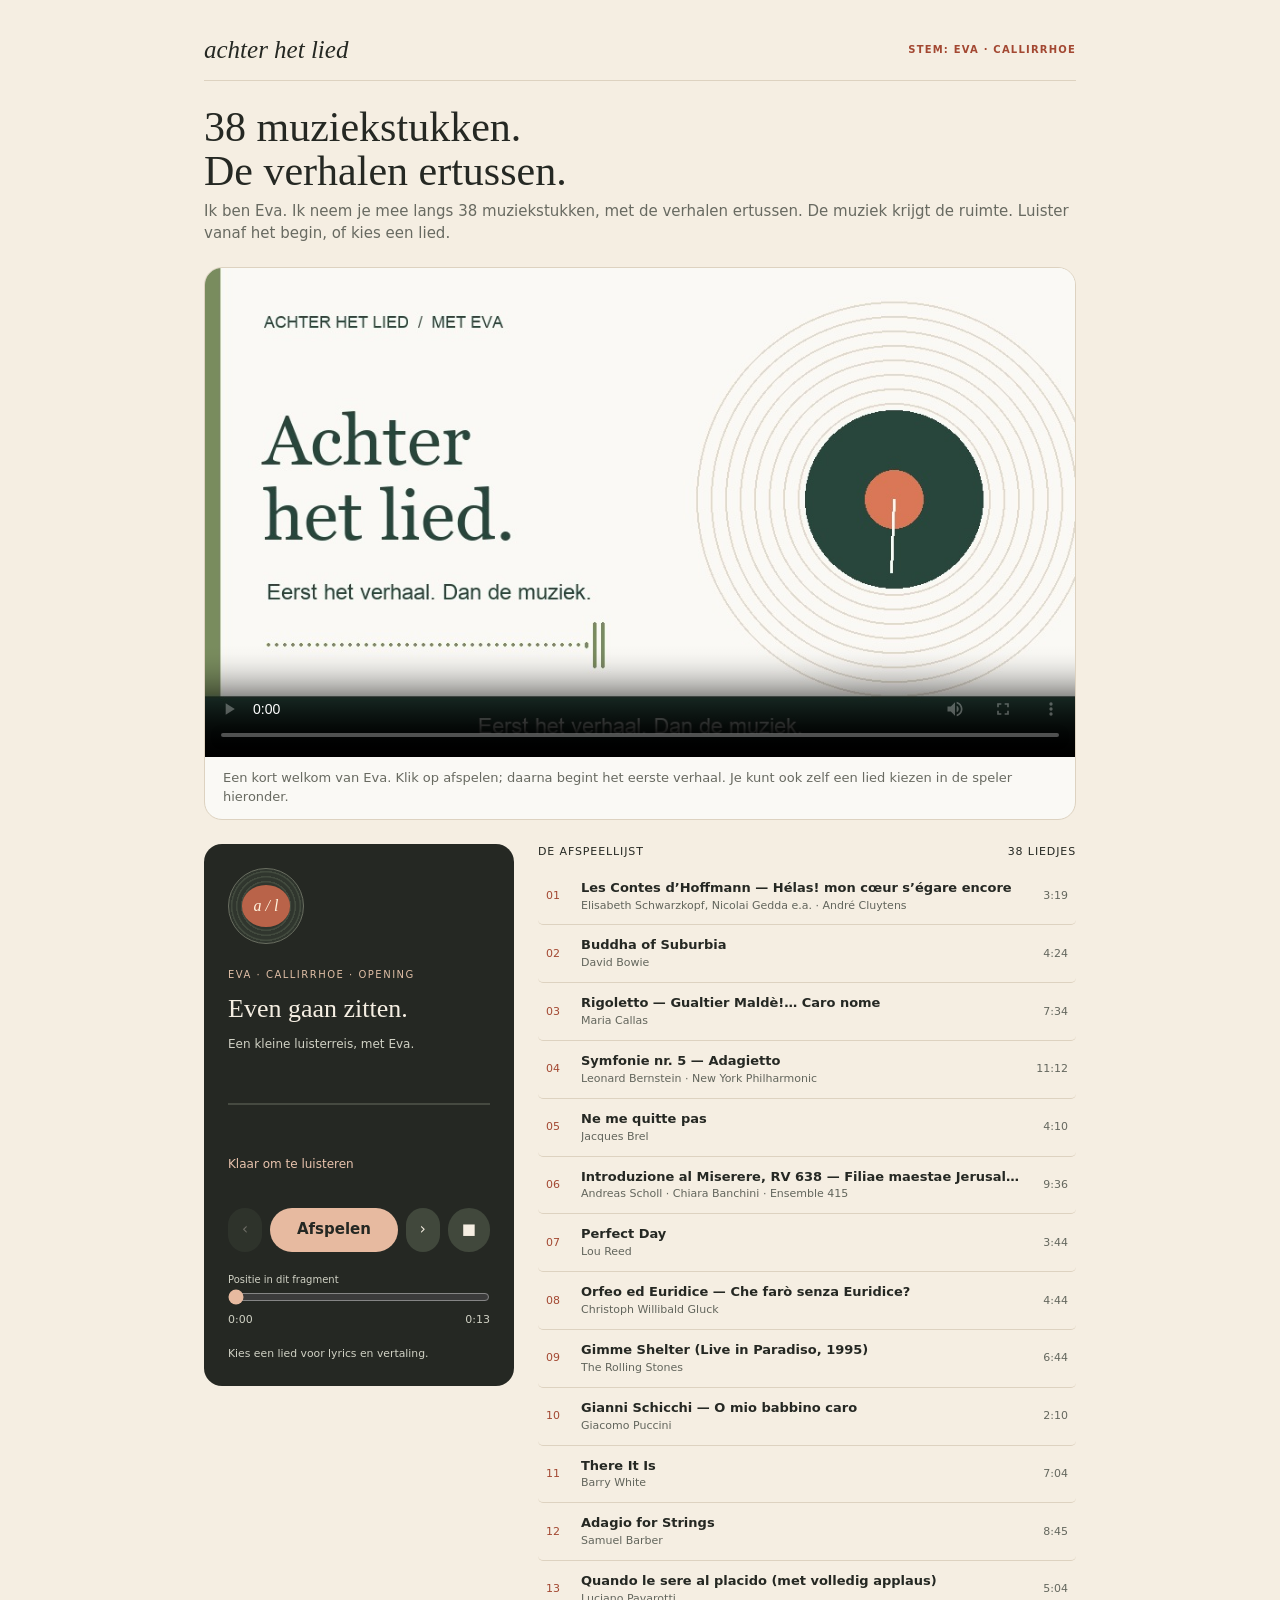
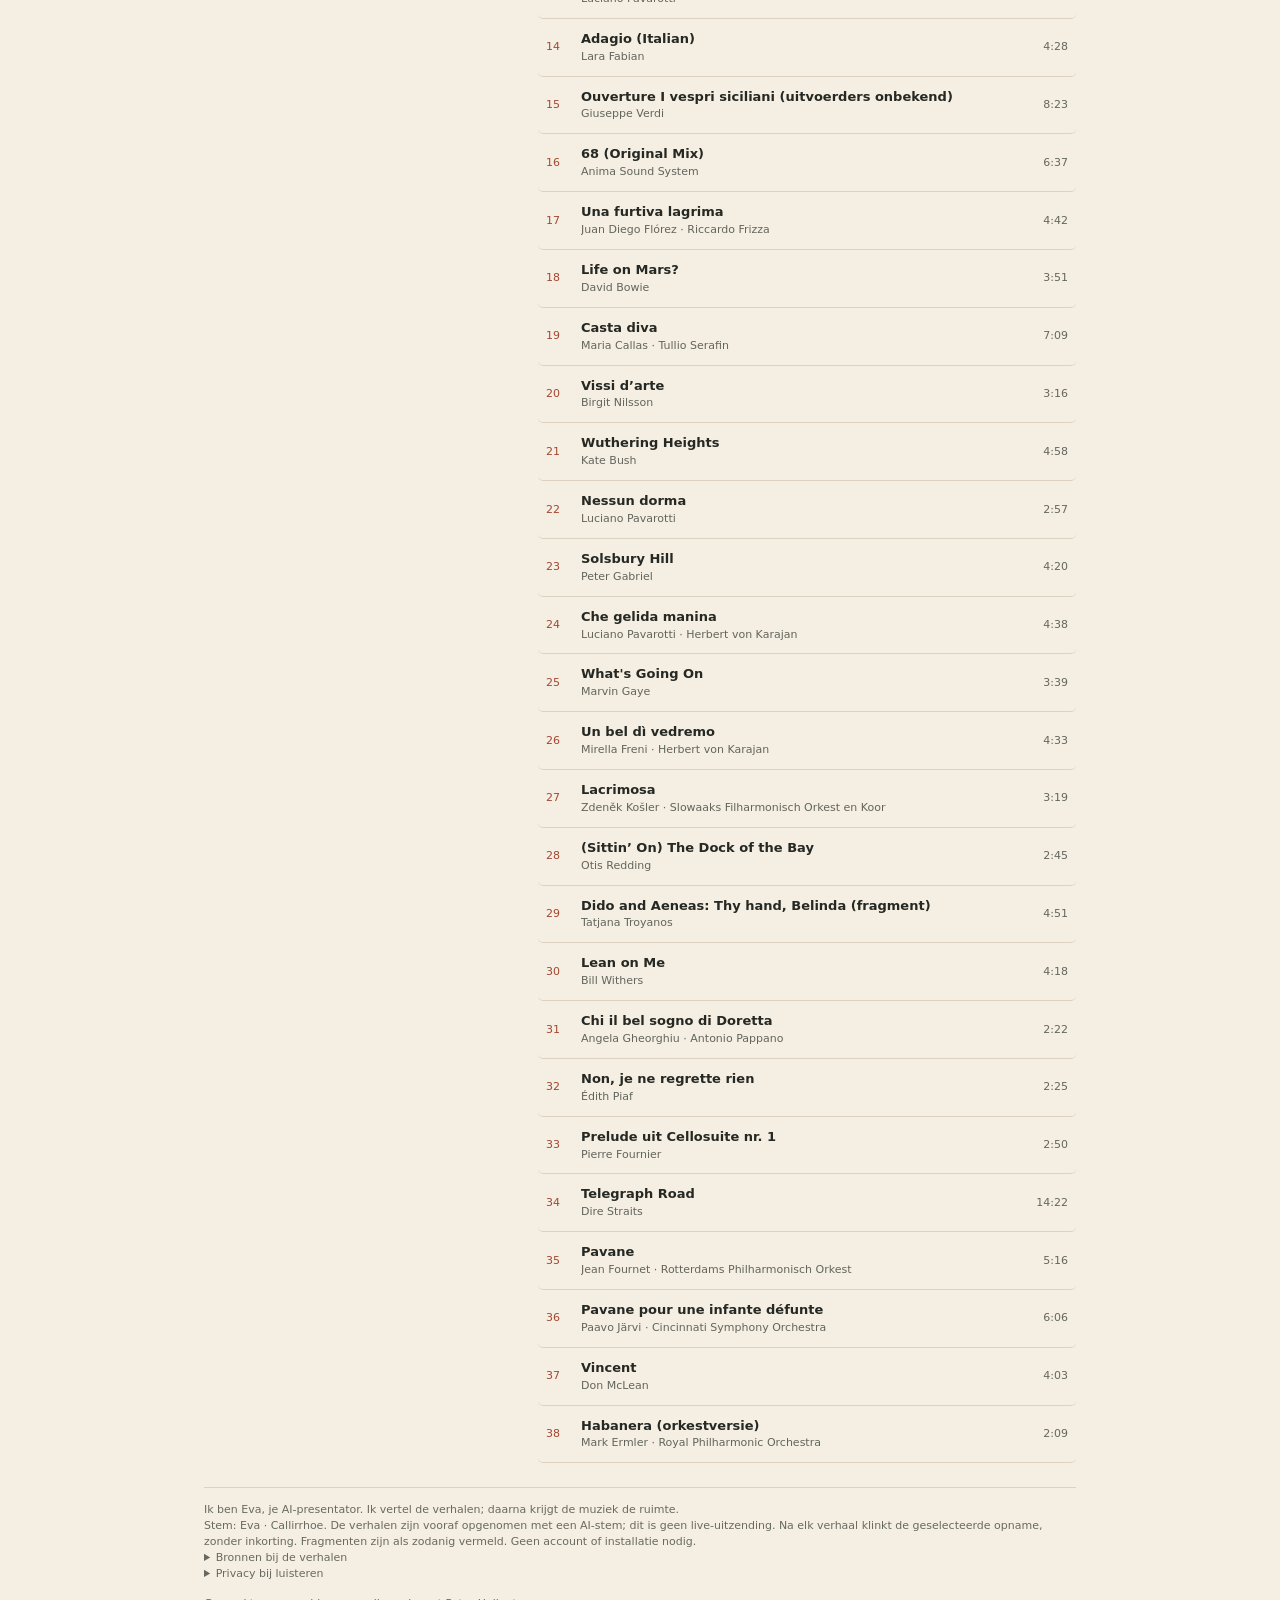
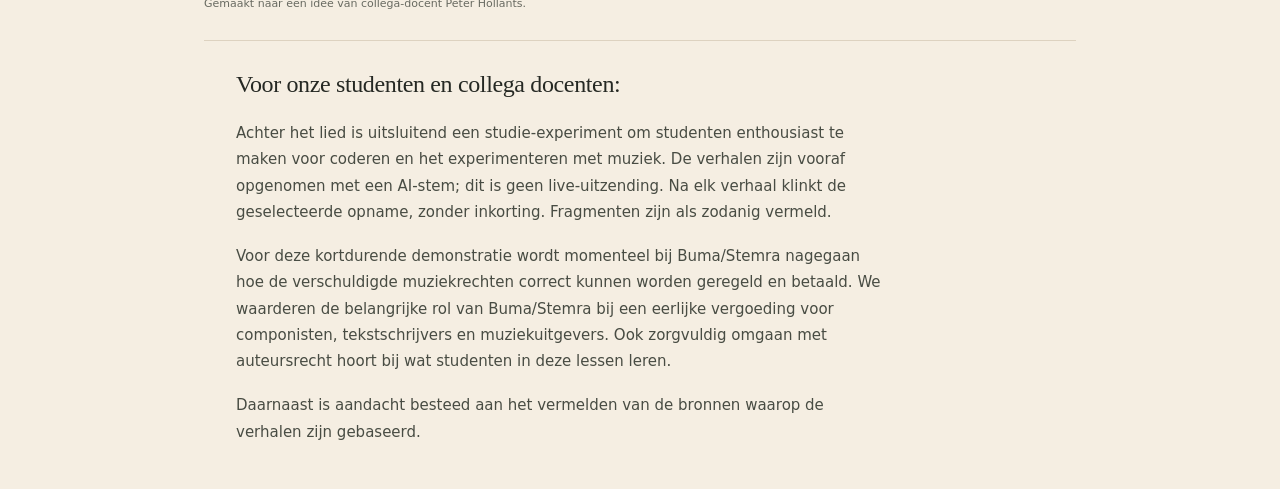
==== commit 0ed0f893: "Publish reordered 38-track Eva programme with Lean on Me and four aftersongs" ====
--- a/eva-test/index.html
+++ b/eva-test/index.html
@@ -9,7 +9,7 @@
 
 .lyrics-tools{margin-top:18px;font-size:13px}.lyrics-tools a{display:inline-block;padding:10px 14px;border:1px solid var(--line);border-radius:8px;color:var(--paper);text-decoration:none}.lyrics-tools a[hidden]{display:none}.lyrics-tools small{display:block;margin-top:7px;color:#d0d1c4}
 .title-intro{margin:0 0 24px;border:1px solid var(--line);border-radius:18px;overflow:hidden;background:#faf9f5}.title-intro video{display:block;width:100%;height:auto;aspect-ratio:16/9}.title-intro figcaption{padding:12px 18px;color:#686a61;font-size:13px}
-</style></head><body><main><header><span class="brand">achter het lied</span><span class="badge">Stem: Eva · Callirrhoe</span></header><h1>38 muziekstukken.<br>De verhalen ertussen.</h1><p class="intro">Ik ben Eva. Ik neem je mee langs 38 muziekstukken, met de verhalen ertussen. De muziek krijgt de ruimte. Luister vanaf het begin, of kies een lied.</p><figure class="title-intro"><video id="title-intro" controls playsinline preload="metadata" width="960" height="540" poster="media/titelintro.jpg?v=opera38-1" aria-label="Achter het lied — titelintro met Eva"><source src="media/titelintro.mp4?v=opera38-1" type="video/mp4">Je browser ondersteunt deze video niet.</video><figcaption>Een kort welkom van Eva. Klik op afspelen; daarna begint David Bowie. Je kunt ook zelf een lied kiezen in de speler hieronder.</figcaption></figure><div class="layout"><section class="player" aria-label="Audiospeler"><div class="disc" aria-hidden="true"></div><div class="eyebrow" id="kind">Eva · Callirrhoe · opening</div><h2 id="title">Even gaan zitten.</h2><p id="artist">Een kleine luisterreis, met Eva.</p><p id="status" role="status" aria-live="polite">Klaar om te luisteren</p><div class="controls"><button id="prev" aria-label="Vorig lied" title="Vorig lied">‹</button><button id="play">Afspelen</button><button id="next" aria-label="Volgend lied" title="Volgend lied">›</button><button id="stop" aria-label="Stop" title="Stop en terug naar de opening">■</button></div><label for="seek">Positie in dit fragment</label><input id="seek" type="range" min="0" max="1" step="0.1" value="0" disabled><div class="times"><span id="elapsed">0:00</span><span id="total">—</span></div><audio id="audio" preload="metadata"></audio></section><section aria-label="Afspeellijst"><div class="list-head"><span>De afspeellijst</span><span id="count"></span></div><ol id="tracks"></ol></section></div><footer>Ik ben Eva, je AI-presentator. Ik vertel de verhalen; daarna krijgt de muziek de ruimte.<br>Stem: Eva · Callirrhoe. De verhalen zijn vooraf opgenomen met een AI-stem; dit is geen live-uitzending. Na elk verhaal klinkt de geselecteerde opname, zonder inkorting. Fragmenten zijn als zodanig vermeld. Geen account of installatie nodig.<details><summary>Bronnen bij de verhalen</summary><ul><li>vivaldi: <a href="https://www.virgosacrata.com/filiae-maestae-jerusalem.html">Bron 1</a></li><li>hoffmann: <a href="https://en.wikipedia.org/wiki/The_Tales_of_Hoffmann">Bron 1</a></li><li>brel: <a href="https://www.radiofrance.fr/franceculture/podcasts/le-malheur-des-uns/jacques-brel-ou-la-lachete-de-l-homme-6639132">Bron 1</a></li><li>callas: <a href="https://www.eno.org/operas/rigoletto">Bron 1</a></li><li>lou: <a href="https://en.wikipedia.org/wiki/Perfect_Day_(Lou_Reed_song)">Bron 1</a> · <a href="https://faroutmagazine.co.uk/lou-reed-perfect-day-heroin-real-song-meaning">Bron 2</a></li><li>mahler: <a href="https://www.benjaminzander.org/library/mahler-some-reflections-on-symphony-no-5">Bron 1</a> · <a href="https://www.benjaminzander.org/article/bpyo-rehearsal-no-9-recap">Bron 2</a> · <a href="https://utahsymphony.org/explore/2021/03/mahler-adagietto-from-symphony-no-5">Bron 3</a></li><li>barry: <a href="https://www.udiscovermusic.com/stories/barry-white-icon-now">Bron 1</a> · <a href="https://en.wikipedia.org/wiki/The_Icon_Is_Love">Bron 2</a></li><li>stones: <a href="https://festileaks.com/2018/05/25-mei-1995-the-rolling-stones-geeft-beste-concert-ooit-in-paradiso">Bron 1</a></li></ul><p>Anima Sound System — 68: <a href="https://www.womex.com/virtual/wizart/anima_sound_system" target="_blank" rel="noopener noreferrer">WOMEX · artiest en achtergrond</a> · <a href="https://en.wikipedia.org/wiki/Buddha_Bar_compilation_albums" target="_blank" rel="noopener noreferrer">Buddha-Bar I · 1999 · cd 2</a>.</p><p>David Bowie — Life on Mars?: <a href="https://www.davidbowie.com/blog/2018/6/22/life-on-mars-single-is-45-today" target="_blank" rel="noopener noreferrer">Life On Mars? single is 45 today — David Bowie</a>.</p><p>Kate Bush — Wuthering Heights: <a href="https://www.bbc.com/culture/article/20250117-the-surprising-story-behind-kate-bushs-first-hit-wuthering-heights" target="_blank" rel="noopener noreferrer">The surprising story behind Kate Bush&#x27;s first hit Wuthering Heights — BBC Culture</a> · <a href="http://gaffa.org/cloud/music/wuthering_heights.html" target="_blank" rel="noopener noreferrer">Cloudbusting: Kate Bush in her own words — Wuthering Heights</a> · <a href="https://www.katebushencyclopedia.com/the-whole-story" target="_blank" rel="noopener noreferrer">The Whole Story — Kate Bush Encyclopedia</a>.</p><p>Peter Gabriel — Solsbury Hill: <a href="https://www.rollingstone.com/music/music-news/peter-gabriel-story-that-bruce-springsteen-was-inspiration-for-solsbury-hill-is-hogwash-72349/" target="_blank" rel="noopener noreferrer">Peter Gabriel: Story That Bruce Springsteen Was Inspiration for Solsbury Hill Is Hogwash — Rolling Stone</a> · <a href="https://petergabriel.com/release/solsbury-hill/" target="_blank" rel="noopener noreferrer">Solsbury Hill — PeterGabriel.com</a>.</p><p>Marvin Gaye — What&#x27;s Going On: <a href="https://www.theguardian.com/books/2001/dec/08/extract" target="_blank" rel="noopener noreferrer">What went on</a> · <a href="https://www.grammy.com/news/marvin-gaye-whats-going-50th-anniversary-record/" target="_blank" rel="noopener noreferrer">For The Record: Inside Marvin Gaye’s Revolutionary What’s Going On At 50</a>.</p><p>Otis Redding — (Sittin’ On) The Dock of the Bay: <a href="https://www.npr.org/2000/09/17/1082281/-sittin-on-the-dock-of-the-bay" target="_blank" rel="noopener noreferrer">&#x27;(Sittin&#x27; On) The Dock Of The Bay&#x27;</a> · <a href="https://www.npr.org/2018/01/08/576413464/the-story-of-how-otis-reddings-dock-of-the-bay-got-released" target="_blank" rel="noopener noreferrer">&#x27;Dock Of The Bay&#x27; At 50: Why Otis Redding&#x27;s Biggest Hit Almost Went Unheard</a>.</p><p>Bill Withers — Grandma’s Hands: <a href="https://rockcellarmagazine.com/bill-withers-interview-aint-no-sunshine-lean-on-me-grandmas-hands-rock-hall-of-fame/" target="_blank" rel="noopener noreferrer">Bill Withers on Ain’t No Sunshine, Grandma’s Hands, Use Me, &amp; His Legacy (Archival Interview)</a>.</p><p>Édith Piaf — Non, je ne regrette rien: <a href="https://www.bbc.com/news/articles/c5yx90y3g4go" target="_blank" rel="noopener noreferrer">Je Ne Regrette Rien composer dies aged 95</a> · <a href="https://www.telegraph.co.uk/obituaries/2024/11/18/charles-dumont-songwriter-edith-piaf-je-ne-regrette-rien/" target="_blank" rel="noopener noreferrer">Charles Dumont, songwriter whose Non, Je Ne Regrette Rien gave Edith Piaf her comeback – obituary</a>.</p><p>Dire Straits — Telegraph Road: <a href="https://www.loudersound.com/bands-artists/dire-straits-tangled-story" target="_blank" rel="noopener noreferrer">The tangled story of Dire Straits</a> · <a href="https://www.songfacts.com/facts/dire-straits/telegraph-road" target="_blank" rel="noopener noreferrer">Telegraph Road by Dire Straits</a>.</p><p>Don McLean — Vincent: <a href="https://www.vangoghmuseum.nl/en/art-and-stories/vincent-van-gogh-faq/why-did-don-mclean-write-a-song-about-vincent" target="_blank" rel="noopener noreferrer">Van Gogh Museum — Why Did Don McLean Write a Song about Vincent?</a> · <a href="https://donmclean.com/story-behind-the-song-don-mcleans-vincent/" target="_blank" rel="noopener noreferrer">Don McLean — Story Behind the Song: Vincent</a>.</p><p>Christoph Willibald Gluck — Orfeo ed Euridice — Che farò senza Euridice?: <a href="https://www.metopera.org/discover/synopses/Orfeo-Ed-Euridice" target="_blank" rel="noopener noreferrer">Metropolitan Opera — Synopsis: Orfeo ed Euridice</a> · <a href="https://www.baroque.org/orfeosynopsis" target="_blank" rel="noopener noreferrer">Music of the Baroque — Orfeo ed Euridice: Synopsis</a>.</p><p>Giacomo Puccini — Gianni Schicchi — O mio babbino caro: <a href="https://www.laphil.com/works/o-mio-babbino-caro-from-gianni-schicchi" target="_blank" rel="noopener noreferrer">LA Phil / John Mangum — O mio babbino caro from Gianni Schicchi</a>.</p><p>Samuel Barber — Adagio for Strings: <a href="https://www.britannica.com/topic/Adagio-for-Strings" target="_blank" rel="noopener noreferrer">Encyclopaedia Britannica / Betsy Schwarm — Adagio for Strings</a>.</p><p>Luciano Pavarotti — Quando le sere al placido (met volledig applaus): <a href="https://www.opera-arias.com/verdi/luisa-miller/sacra-la-scelta-e-d&#x27;un-consorte/" target="_blank" rel="noopener noreferrer">Bron 1</a> · <a href="https://operadepot.com/products/verdi-luisa-miller-pavarotti-caballe" target="_blank" rel="noopener noreferrer">Bron 2</a> · <a href="https://www.universalmusic.it/musica-classica/album/pavarotti-ndash-the-opera-collection-7-verdi-luisa-miller_36689246484/" target="_blank" rel="noopener noreferrer">Bron 3</a> · <a href="https://www.classicstoday.com/review/review-9281/" target="_blank" rel="noopener noreferrer">Bron 4</a> · <a href="https://www.lucianopavarottifoundation.com/en/maestro/" target="_blank" rel="noopener noreferrer">Bron 5</a> · <a href="http://opera.stanford.edu/iu/libretti/Luisa1.html" target="_blank" rel="noopener noreferrer">Bron 6</a> · <a href="http://opera.stanford.edu/iu/libretti/Luisa2.html" target="_blank" rel="noopener noreferrer">Bron 7</a>.</p><p>Giuseppe Verdi — Ouverture I vespri siciliani (uitvoerders onbekend): <a href="https://en.wikipedia.org/wiki/Les_v%C3%AApres_siciliennes" target="_blank" rel="noopener noreferrer">Bron 1</a>.</p><p>Juan Diego Flórez · Riccardo Frizza — Una furtiva lagrima: <a href="https://en.wikipedia.org/wiki/Una_furtiva_lagrima" target="_blank" rel="noopener noreferrer">Bron 1</a>.</p><p>Maria Callas · Tullio Serafin — Casta diva: <a href="https://www.liveabout.com/casta-diva-lyrics-translation-and-history-724008" target="_blank" rel="noopener noreferrer">Bron 1</a>.</p><p>Birgit Nilsson — Vissi d’arte: <a href="https://www.metopera.org/discover/education/educator-guides/tosca/like-a-prayer/" target="_blank" rel="noopener noreferrer">Bron 1</a>.</p><p>Luciano Pavarotti — Nessun dorma: <a href="https://en.wikipedia.org/wiki/Nessun_dorma" target="_blank" rel="noopener noreferrer">Bron 1</a>.</p><p>Luciano Pavarotti · Herbert von Karajan — Che gelida manina: <a href="https://en.wikipedia.org/wiki/Che_gelida_manina" target="_blank" rel="noopener noreferrer">Bron 1</a>.</p><p>Mirella Freni · Herbert von Karajan — Un bel dì vedremo: <a href="https://en.wikipedia.org/wiki/Un_bel_d%C3%AC,_vedremo" target="_blank" rel="noopener noreferrer">Bron 1</a>.</p><p>Zdeněk Košler · Slowaaks Filharmonisch Orkest en Koor — Lacrimosa: <a href="https://en.wikipedia.org/wiki/Requiem_(Mozart)" target="_blank" rel="noopener noreferrer">Bron 1</a>.</p><p>Tatjana Troyanos — Dido and Aeneas: Thy hand, Belinda (fragment): <a href="https://www.opera-arias.com/purcell/dido-and-aeneas/synopsis/" target="_blank" rel="noopener noreferrer">Bron 1</a> · <a href="https://www.allmusic.com/album/diva-30-great-prima-donnas-mw0001412773" target="_blank" rel="noopener noreferrer">Bron 2</a>.</p><p>Angela Gheorghiu · Antonio Pappano — Chi il bel sogno di Doretta: <a href="https://www.metopera.org/discover/synopses/la-rondine/" target="_blank" rel="noopener noreferrer">Bron 1</a>.</p><p>Pierre Fournier — Prelude uit Cellosuite nr. 1: <a href="https://www.bachvereniging.nl/nl/bwv/bwv-1007" target="_blank" rel="noopener noreferrer">Bron 1</a>.</p><p>Jean Fournet · Rotterdams Philharmonisch Orkest — Pavane: <a href="https://www.laphil.com/works/pavane" target="_blank" rel="noopener noreferrer">Bron 1</a>.</p><p>Paavo Järvi · Cincinnati Symphony Orchestra — Pavane pour une infante défunte: <a href="https://en.wikipedia.org/wiki/Pavane_pour_une_infante_d%C3%A9funte" target="_blank" rel="noopener noreferrer">Bron 1</a>.</p><p>Mark Ermler · Royal Philharmonic Orchestra — Habanera (orkestversie): <a href="https://www.metopera.org/discover/synopses/carmen/" target="_blank" rel="noopener noreferrer">Bron 1</a> · <a href="https://classical.music.apple.com/sz/recording/georges-bizet-1838-pp112-1896435689" target="_blank" rel="noopener noreferrer">Bron 2</a>.</p><p>The Rolling Stones — Gimme Shelter (Live in Paradiso, 1995): aangeleverde opname, <a href="https://www.youtube.com/watch?v=Lqu_V4rNJ9M" target="_blank" rel="noopener noreferrer">The Rolling Stones Gimme shelter Paradiso Amsterdam1995 43HD</a> · quarkieKP.</p></details><details><summary>Privacy bij luisteren</summary><p>We tellen per dag, editie en lied muziekstarts en gemeten afspeelminuten, niet unieke personen of aandacht. Pauze, buffering, doorspoelen en Eva’s verhalen tellen niet mee. Achtergrondweergave telt waar meetbaar; ontbrekende metingen worden niet aangevuld. Alleen dagtotalen blijven maximaal 90 dagen op onze eigen server. Geen analyticscookies, bezoekers-ID’s, IP-opslag, verwijzers of locatiegegevens. Je browser en hosting verwerken wel technisch netwerkverkeer. Do Not Track en Global Privacy Control worden gerespecteerd.</p><label><input type="checkbox" id="listen-metrics" checked> Anonieme luistermeting toestaan op deze pagina (keuze wordt niet opgeslagen)</label></details>
+</style></head><body><main><header><span class="brand">achter het lied</span><span class="badge">Stem: Eva · Callirrhoe</span></header><h1>38 muziekstukken.<br>De verhalen ertussen.</h1><p class="intro">Ik ben Eva. Ik neem je mee langs 38 muziekstukken, met de verhalen ertussen. De muziek krijgt de ruimte. Luister vanaf het begin, of kies een lied.</p><figure class="title-intro"><video id="title-intro" controls playsinline preload="metadata" width="960" height="540" poster="media/titelintro.jpg?v=opera38-1" aria-label="Achter het lied — titelintro met Eva"><source src="media/titelintro.mp4?v=opera38-1" type="video/mp4">Je browser ondersteunt deze video niet.</video><figcaption>Een kort welkom van Eva. Klik op afspelen; daarna begint het eerste verhaal. Je kunt ook zelf een lied kiezen in de speler hieronder.</figcaption></figure><div class="layout"><section class="player" aria-label="Audiospeler"><div class="disc" aria-hidden="true"></div><div class="eyebrow" id="kind">Eva · Callirrhoe · opening</div><h2 id="title">Even gaan zitten.</h2><p id="artist">Een kleine luisterreis, met Eva.</p><p id="status" role="status" aria-live="polite">Klaar om te luisteren</p><div class="controls"><button id="prev" aria-label="Vorig lied" title="Vorig lied">‹</button><button id="play">Afspelen</button><button id="next" aria-label="Volgend lied" title="Volgend lied">›</button><button id="stop" aria-label="Stop" title="Stop en terug naar de opening">■</button></div><label for="seek">Positie in dit fragment</label><input id="seek" type="range" min="0" max="1" step="0.1" value="0" disabled><div class="times"><span id="elapsed">0:00</span><span id="total">—</span></div><audio id="audio" preload="metadata"></audio></section><section aria-label="Afspeellijst"><div class="list-head"><span>De afspeellijst</span><span id="count"></span></div><ol id="tracks"></ol></section></div><footer>Ik ben Eva, je AI-presentator. Ik vertel de verhalen; daarna krijgt de muziek de ruimte.<br>Stem: Eva · Callirrhoe. De verhalen zijn vooraf opgenomen met een AI-stem; dit is geen live-uitzending. Na elk verhaal klinkt de geselecteerde opname, zonder inkorting. Fragmenten zijn als zodanig vermeld. Geen account of installatie nodig.<details><summary>Bronnen bij de verhalen</summary><ul><li>vivaldi: <a href="https://www.virgosacrata.com/filiae-maestae-jerusalem.html">Bron 1</a></li><li>hoffmann: <a href="https://en.wikipedia.org/wiki/The_Tales_of_Hoffmann">Bron 1</a></li><li>brel: <a href="https://www.radiofrance.fr/franceculture/podcasts/le-malheur-des-uns/jacques-brel-ou-la-lachete-de-l-homme-6639132">Bron 1</a></li><li>callas: <a href="https://www.eno.org/operas/rigoletto">Bron 1</a></li><li>lou: <a href="https://en.wikipedia.org/wiki/Perfect_Day_(Lou_Reed_song)">Bron 1</a> · <a href="https://faroutmagazine.co.uk/lou-reed-perfect-day-heroin-real-song-meaning">Bron 2</a></li><li>mahler: <a href="https://www.benjaminzander.org/library/mahler-some-reflections-on-symphony-no-5">Bron 1</a> · <a href="https://www.benjaminzander.org/article/bpyo-rehearsal-no-9-recap">Bron 2</a> · <a href="https://utahsymphony.org/explore/2021/03/mahler-adagietto-from-symphony-no-5">Bron 3</a></li><li>barry: <a href="https://www.udiscovermusic.com/stories/barry-white-icon-now">Bron 1</a> · <a href="https://en.wikipedia.org/wiki/The_Icon_Is_Love">Bron 2</a></li><li>stones: <a href="https://festileaks.com/2018/05/25-mei-1995-the-rolling-stones-geeft-beste-concert-ooit-in-paradiso">Bron 1</a></li></ul><p>Anima Sound System — 68: <a href="https://www.womex.com/virtual/wizart/anima_sound_system" target="_blank" rel="noopener noreferrer">WOMEX · artiest en achtergrond</a> · <a href="https://en.wikipedia.org/wiki/Buddha_Bar_compilation_albums" target="_blank" rel="noopener noreferrer">Buddha-Bar I · 1999 · cd 2</a>.</p><p>David Bowie — Life on Mars?: <a href="https://www.davidbowie.com/blog/2018/6/22/life-on-mars-single-is-45-today" target="_blank" rel="noopener noreferrer">Life On Mars? single is 45 today — David Bowie</a>.</p><p>Kate Bush — Wuthering Heights: <a href="https://www.bbc.com/culture/article/20250117-the-surprising-story-behind-kate-bushs-first-hit-wuthering-heights" target="_blank" rel="noopener noreferrer">The surprising story behind Kate Bush&#x27;s first hit Wuthering Heights — BBC Culture</a> · <a href="http://gaffa.org/cloud/music/wuthering_heights.html" target="_blank" rel="noopener noreferrer">Cloudbusting: Kate Bush in her own words — Wuthering Heights</a> · <a href="https://www.katebushencyclopedia.com/the-whole-story" target="_blank" rel="noopener noreferrer">The Whole Story — Kate Bush Encyclopedia</a>.</p><p>Peter Gabriel — Solsbury Hill: <a href="https://www.rollingstone.com/music/music-news/peter-gabriel-story-that-bruce-springsteen-was-inspiration-for-solsbury-hill-is-hogwash-72349/" target="_blank" rel="noopener noreferrer">Peter Gabriel: Story That Bruce Springsteen Was Inspiration for Solsbury Hill Is Hogwash — Rolling Stone</a> · <a href="https://petergabriel.com/release/solsbury-hill/" target="_blank" rel="noopener noreferrer">Solsbury Hill — PeterGabriel.com</a>.</p><p>Marvin Gaye — What&#x27;s Going On: <a href="https://www.theguardian.com/books/2001/dec/08/extract" target="_blank" rel="noopener noreferrer">What went on</a> · <a href="https://www.grammy.com/news/marvin-gaye-whats-going-50th-anniversary-record/" target="_blank" rel="noopener noreferrer">For The Record: Inside Marvin Gaye’s Revolutionary What’s Going On At 50</a>.</p><p>Otis Redding — (Sittin’ On) The Dock of the Bay: <a href="https://www.npr.org/2000/09/17/1082281/-sittin-on-the-dock-of-the-bay" target="_blank" rel="noopener noreferrer">&#x27;(Sittin&#x27; On) The Dock Of The Bay&#x27;</a> · <a href="https://www.npr.org/2018/01/08/576413464/the-story-of-how-otis-reddings-dock-of-the-bay-got-released" target="_blank" rel="noopener noreferrer">&#x27;Dock Of The Bay&#x27; At 50: Why Otis Redding&#x27;s Biggest Hit Almost Went Unheard</a>.</p><p>Bill Withers — Grandma’s Hands: <a href="https://rockcellarmagazine.com/bill-withers-interview-aint-no-sunshine-lean-on-me-grandmas-hands-rock-hall-of-fame/" target="_blank" rel="noopener noreferrer">Bill Withers on Ain’t No Sunshine, Grandma’s Hands, Use Me, &amp; His Legacy (Archival Interview)</a>.</p><p>Édith Piaf — Non, je ne regrette rien: <a href="https://www.bbc.com/news/articles/c5yx90y3g4go" target="_blank" rel="noopener noreferrer">Je Ne Regrette Rien composer dies aged 95</a> · <a href="https://www.telegraph.co.uk/obituaries/2024/11/18/charles-dumont-songwriter-edith-piaf-je-ne-regrette-rien/" target="_blank" rel="noopener noreferrer">Charles Dumont, songwriter whose Non, Je Ne Regrette Rien gave Edith Piaf her comeback – obituary</a>.</p><p>Dire Straits — Telegraph Road: <a href="https://www.loudersound.com/bands-artists/dire-straits-tangled-story" target="_blank" rel="noopener noreferrer">The tangled story of Dire Straits</a> · <a href="https://www.songfacts.com/facts/dire-straits/telegraph-road" target="_blank" rel="noopener noreferrer">Telegraph Road by Dire Straits</a>.</p><p>Don McLean — Vincent: <a href="https://www.vangoghmuseum.nl/en/art-and-stories/vincent-van-gogh-faq/why-did-don-mclean-write-a-song-about-vincent" target="_blank" rel="noopener noreferrer">Van Gogh Museum — Why Did Don McLean Write a Song about Vincent?</a> · <a href="https://donmclean.com/story-behind-the-song-don-mcleans-vincent/" target="_blank" rel="noopener noreferrer">Don McLean — Story Behind the Song: Vincent</a>.</p><p>Christoph Willibald Gluck — Orfeo ed Euridice — Che farò senza Euridice?: <a href="https://www.metopera.org/discover/synopses/Orfeo-Ed-Euridice" target="_blank" rel="noopener noreferrer">Metropolitan Opera — Synopsis: Orfeo ed Euridice</a> · <a href="https://www.baroque.org/orfeosynopsis" target="_blank" rel="noopener noreferrer">Music of the Baroque — Orfeo ed Euridice: Synopsis</a>.</p><p>Giacomo Puccini — Gianni Schicchi — O mio babbino caro: <a href="https://www.laphil.com/works/o-mio-babbino-caro-from-gianni-schicchi" target="_blank" rel="noopener noreferrer">LA Phil / John Mangum — O mio babbino caro from Gianni Schicchi</a>.</p><p>Samuel Barber — Adagio for Strings: <a href="https://www.britannica.com/topic/Adagio-for-Strings" target="_blank" rel="noopener noreferrer">Encyclopaedia Britannica / Betsy Schwarm — Adagio for Strings</a>.</p><p>Luciano Pavarotti — Quando le sere al placido (met volledig applaus): <a href="https://www.opera-arias.com/verdi/luisa-miller/sacra-la-scelta-e-d&#x27;un-consorte/" target="_blank" rel="noopener noreferrer">Bron 1</a> · <a href="https://operadepot.com/products/verdi-luisa-miller-pavarotti-caballe" target="_blank" rel="noopener noreferrer">Bron 2</a> · <a href="https://www.universalmusic.it/musica-classica/album/pavarotti-ndash-the-opera-collection-7-verdi-luisa-miller_36689246484/" target="_blank" rel="noopener noreferrer">Bron 3</a> · <a href="https://www.classicstoday.com/review/review-9281/" target="_blank" rel="noopener noreferrer">Bron 4</a> · <a href="https://www.lucianopavarottifoundation.com/en/maestro/" target="_blank" rel="noopener noreferrer">Bron 5</a> · <a href="http://opera.stanford.edu/iu/libretti/Luisa1.html" target="_blank" rel="noopener noreferrer">Bron 6</a> · <a href="http://opera.stanford.edu/iu/libretti/Luisa2.html" target="_blank" rel="noopener noreferrer">Bron 7</a>.</p><p>Giuseppe Verdi — Ouverture I vespri siciliani (uitvoerders onbekend): <a href="https://en.wikipedia.org/wiki/Les_v%C3%AApres_siciliennes" target="_blank" rel="noopener noreferrer">Bron 1</a>.</p><p>Juan Diego Flórez · Riccardo Frizza — Una furtiva lagrima: <a href="https://en.wikipedia.org/wiki/Una_furtiva_lagrima" target="_blank" rel="noopener noreferrer">Bron 1</a>.</p><p>Maria Callas · Tullio Serafin — Casta diva: <a href="https://www.liveabout.com/casta-diva-lyrics-translation-and-history-724008" target="_blank" rel="noopener noreferrer">Bron 1</a>.</p><p>Birgit Nilsson — Vissi d’arte: <a href="https://www.metopera.org/discover/education/educator-guides/tosca/like-a-prayer/" target="_blank" rel="noopener noreferrer">Bron 1</a>.</p><p>Luciano Pavarotti — Nessun dorma: <a href="https://en.wikipedia.org/wiki/Nessun_dorma" target="_blank" rel="noopener noreferrer">Bron 1</a>.</p><p>Luciano Pavarotti · Herbert von Karajan — Che gelida manina: <a href="https://en.wikipedia.org/wiki/Che_gelida_manina" target="_blank" rel="noopener noreferrer">Bron 1</a>.</p><p>Mirella Freni · Herbert von Karajan — Un bel dì vedremo: <a href="https://en.wikipedia.org/wiki/Un_bel_d%C3%AC,_vedremo" target="_blank" rel="noopener noreferrer">Bron 1</a>.</p><p>Zdeněk Košler · Slowaaks Filharmonisch Orkest en Koor — Lacrimosa: <a href="https://en.wikipedia.org/wiki/Requiem_(Mozart)" target="_blank" rel="noopener noreferrer">Bron 1</a>.</p><p>Tatjana Troyanos — Dido and Aeneas: Thy hand, Belinda (fragment): <a href="https://www.opera-arias.com/purcell/dido-and-aeneas/synopsis/" target="_blank" rel="noopener noreferrer">Bron 1</a> · <a href="https://www.allmusic.com/album/diva-30-great-prima-donnas-mw0001412773" target="_blank" rel="noopener noreferrer">Bron 2</a>.</p><p>Angela Gheorghiu · Antonio Pappano — Chi il bel sogno di Doretta: <a href="https://www.metopera.org/discover/synopses/la-rondine/" target="_blank" rel="noopener noreferrer">Bron 1</a>.</p><p>Pierre Fournier — Prelude uit Cellosuite nr. 1: <a href="https://www.bachvereniging.nl/nl/bwv/bwv-1007" target="_blank" rel="noopener noreferrer">Bron 1</a>.</p><p>Jean Fournet · Rotterdams Philharmonisch Orkest — Pavane: <a href="https://www.laphil.com/works/pavane" target="_blank" rel="noopener noreferrer">Bron 1</a>.</p><p>Paavo Järvi · Cincinnati Symphony Orchestra — Pavane pour une infante défunte: <a href="https://en.wikipedia.org/wiki/Pavane_pour_une_infante_d%C3%A9funte" target="_blank" rel="noopener noreferrer">Bron 1</a>.</p><p>Mark Ermler · Royal Philharmonic Orchestra — Habanera (orkestversie): <a href="https://www.metopera.org/discover/synopses/carmen/" target="_blank" rel="noopener noreferrer">Bron 1</a> · <a href="https://classical.music.apple.com/sz/recording/georges-bizet-1838-pp112-1896435689" target="_blank" rel="noopener noreferrer">Bron 2</a>.</p><p>The Rolling Stones — Gimme Shelter (Live in Paradiso, 1995): aangeleverde opname, <a href="https://www.youtube.com/watch?v=Lqu_V4rNJ9M" target="_blank" rel="noopener noreferrer">The Rolling Stones Gimme shelter Paradiso Amsterdam1995 43HD</a> · quarkieKP.</p></details><details><summary>Privacy bij luisteren</summary><p>We tellen per dag, editie en lied muziekstarts en gemeten afspeelminuten, niet unieke personen of aandacht. Pauze, buffering, doorspoelen en Eva’s verhalen tellen niet mee. Achtergrondweergave telt waar meetbaar; ontbrekende metingen worden niet aangevuld. Alleen dagtotalen blijven maximaal 90 dagen op onze eigen server. Geen analyticscookies, bezoekers-ID’s, IP-opslag, verwijzers of locatiegegevens. Je browser en hosting verwerken wel technisch netwerkverkeer. Do Not Track en Global Privacy Control worden gerespecteerd.</p><label><input type="checkbox" id="listen-metrics" checked> Anonieme luistermeting toestaan op deze pagina (keuze wordt niet opgeslagen)</label></details>
 <p class="credits">Gemaakt naar een idee van collega-docent Peter Hollants.</p>
 <section class="study-notice" aria-labelledby="study-notice-title">
 <h2 id="study-notice-title">Voor onze studenten en collega docenten:</h2>
@@ -17,17 +17,17 @@
 <p>Voor deze kortdurende demonstratie wordt momenteel bij Buma/Stemra nagegaan hoe de verschuldigde muziekrechten correct kunnen worden geregeld en betaald. We waarderen de belangrijke rol van Buma/Stemra bij een eerlijke vergoeding voor componisten, tekstschrijvers en muziekuitgevers. Ook zorgvuldig omgaan met auteursrecht hoort bij wat studenten in deze lessen leren.</p>
 <p>Daarnaast is aandacht besteed aan het vermelden van de bronnen waarop de verhalen zijn gebaseerd.</p>
 </section>
-</footer></main><script src="playlist.js?v=paradiso1995-1"></script><script src="../listen-analytics.js"></script><script>
+</footer></main><script src="playlist.js?v=lean-on-me-20260923"></script><script src="../listen-analytics.js"></script><script>
 const $=id=>document.getElementById(id),audio=$('audio');
 const titleIntro=$('title-intro');
 let introRevision=null;
 titleIntro.addEventListener('play',()=>{audio.pause();introRevision=revision});
 audio.addEventListener('play',()=>{introRevision=null;titleIntro.pause()});
 let index=0,revision=0;const segments=playlist.segments,fmt=n=>{n=Number.isFinite(n)?Math.floor(n):0;return Math.floor(n/60)+':'+String(n%60).padStart(2,'0')};
-// The clicked video replaces only the opening; keep Bowie's story before his song.
-const introStory=segments.findIndex(s=>s.kind==='speech'&&s.role==='story'&&playlist.tracks[s.track]?.artist==='David Bowie'&&playlist.tracks[s.track]?.title==='Buddha of Suburbia');
+// The clicked video replaces only the opening; follow the current ordered playlist.
+const introStory=segments.findIndex(s=>s.kind==='speech'&&s.role==='story');
 titleIntro.addEventListener('ended',()=>{const uninterrupted=introRevision===revision;introRevision=null;if(titleIntro.ended&&uninterrupted&&introStory>=0)load(introStory,true)});
-const listenMeter=window.ListenAnalytics?ListenAnalytics.attach(audio,'eva-38-opera-v1'):{select(){}};
+const listenMeter=window.ListenAnalytics?ListenAnalytics.attach(audio,'eva-38-lean-v1'):{select(){}};
 const starts=playlist.tracks.map((_,i)=>segments.findIndex(s=>s.track===i));
 $('count').textContent=playlist.tracks.length+' liedjes';
 playlist.tracks.forEach((t,i)=>{const li=document.createElement('li'),b=document.createElement('button');b.className='track';b.title=t.title+' — '+t.artist;b.setAttribute('aria-label',(i+1)+'. '+t.title+' — '+t.artist);const music=segments.find(s=>s.track===i&&s.kind==='music');for(const [cl,txt] of [['num',String(i+1).padStart(2,'0')],['info',''],['duration',fmt(music.duration)]]){const el=document.createElement('span');el.className=cl;el.textContent=txt;if(cl==='info'){for(const [c,v] of [['title',t.title],['artist',t.artist]]){const x=document.createElement('span');x.className=c;x.textContent=v;el.append(x)}}b.append(el)}b.onclick=()=>load(starts[i],true);li.append(b);$('tracks').append(li)});
@@ -35,7 +35,7 @@
 const PUBLIC_LYRICS_BASE="https://macmini-felix.tail58fa21.ts.net"; // build-time PUBLIC_ORIGIN
 const lyricTrackIds={"[\"David Bowie\",\"Buddha of Suburbia\"]": "bowie-buddha", "[\"Elisabeth Schwarzkopf, Nicolai Gedda e.a. · André Cluytens\",\"Les Contes d’Hoffmann — Hélas! mon cœur s’égare encore\"]": "offenbach-helas", "[\"Jacques Brel\",\"Ne me quitte pas\"]": "brel-ne-me-quitte-pas", "[\"Maria Callas\",\"Rigoletto — Gualtier Maldè!… Caro nome\"]": "callas-caro-nome", "[\"Lou Reed\",\"Perfect Day\"]": "lou-reed-perfect-day", "[\"Leonard Bernstein · New York Philharmonic\",\"Symfonie nr. 5 — Adagietto\"]": null, "[\"The Rolling Stones\",\"Gimme Shelter (Live in Paradiso, 1995)\"]": "rolling-stones-gimme-shelter", "[\"Barry White\",\"There It Is\"]": "barry-white-there-it-is", "[\"Lara Fabian\",\"Adagio (Italian)\"]": "lara-fabian-adagio", "[\"Andreas Scholl · Chiara Banchini · Ensemble 415\",\"Introduzione al Miserere, RV 638 — Filiae maestae Jerusalem (volledig)\"]": "vivaldi-filiae"};
 function updateLyrics(){const s=segments[index],link=$('lyricsLink'),note=$('lyricsNote');link.hidden=true;link.removeAttribute('href');if(s.track==null){note.textContent='Kies een lied voor lyrics en vertaling.';return;}const t=playlist.tracks[s.track],key=JSON.stringify([t.artist,t.title]);if(t.instrumental){note.textContent='Instrumentale muziek · geen songtekst.';return;}if(t.lyricsAvailable===false){note.textContent='Lyrics / vertaling voor dit nieuwe lied zijn nog niet aangesloten.';return;}if(!Object.prototype.hasOwnProperty.call(lyricTrackIds,key)){note.textContent='Geen lyricskoppeling voor dit lied.';return;}const id=lyricTrackIds[key];if(!id){note.textContent='Instrumentale muziek · geen songtekst.';return;}link.href=PUBLIC_LYRICS_BASE+'/lyrics/'+encodeURIComponent(id);link.hidden=false;note.textContent='Opent de eigen songtekstpagina. Vertaling alleen na een klik daar. Niet elk nummer wordt gevonden.';}
-function paint(){const s=segments[index],t=playlist.tracks[s.track];$('kind').textContent=s.kind==='music'?'Muziek · '+(s.track+1)+' / '+playlist.tracks.length:'Eva · Callirrhoe · '+({opening:'opening',story:'het verhaal',closing:'afsluiting'}[s.role]);$('title').textContent=t?t.title:s.role==='opening'?'Even gaan zitten.':'Dank je wel voor het luisteren';$('artist').textContent=t?t.artist:'Een kleine luisterreis, met Eva.';document.querySelectorAll('.track').forEach((b,i)=>b.setAttribute('aria-current',String(s.track===i)));$('prev').disabled=index===0;$('next').disabled=s.track===playlist.tracks.length-1||s.role==='closing';updateLyrics();}
+function paint(){const s=segments[index],t=playlist.tracks[s.track];$('kind').textContent=s.kind==='music'?'Muziek · '+(s.track+1)+' / '+playlist.tracks.length:'Eva · Callirrhoe · '+({opening:'opening',story:'het verhaal',reaction:'afkondiging',closing:'afsluiting'}[s.role]);$('title').textContent=t?t.title:s.role==='opening'?'Even gaan zitten.':'Dank je wel voor het luisteren';$('artist').textContent=t?t.artist:'Een kleine luisterreis, met Eva.';document.querySelectorAll('.track').forEach((b,i)=>b.setAttribute('aria-current',String(s.track===i)));$('prev').disabled=index===0;$('next').disabled=s.track===playlist.tracks.length-1||s.role==='closing';updateLyrics();}
 async function play(){const ticket=revision;try{await audio.play()}catch(e){if(ticket===revision&&e.name!=='AbortError')$('status').textContent='Je browser start het geluid niet automatisch. Klik op Afspelen om dit fragment te starten.'}}
 function load(i,autoplay=false){listenMeter.select(segments[i]);revision++;audio.pause();$('play').textContent='Afspelen';index=i;audio.src=segments[i].src;$('seek').disabled=true;$('seek').value=0;$('elapsed').textContent='0:00';$('total').textContent='—';$('status').textContent=autoplay?'Laden…':'Klaar om te luisteren';paint();audio.load();if(autoplay)play()}
 $('play').onclick=()=>audio.ended&&index===segments.length-1?load(0,true):audio.paused?play():audio.pause();$('stop').onclick=()=>{load(0);$('status').textContent='Gestopt · terug bij de opening'};
@@ -48,4 +48,4 @@
 audio.addEventListener('pause',()=>{$('play').textContent='Afspelen';if(!audio.ended)$('status').textContent='Gepauzeerd'});
 audio.addEventListener('ended',()=>{if(index<segments.length-1)load(index+1,true);else{$('status').textContent='Afgelopen · dank je voor het luisteren';$('play').textContent='Opnieuw'}});
 audio.addEventListener('error',()=>{$('status').textContent='Dit fragment kon niet laden. Kies een ander lied of probeer opnieuw.'});load(0);
-</script><script src="music-waves.js?v=paradiso1995-1"></script></body></html>+</script><script src="music-waves.js?v=lean-on-me-20260923"></script></body></html>
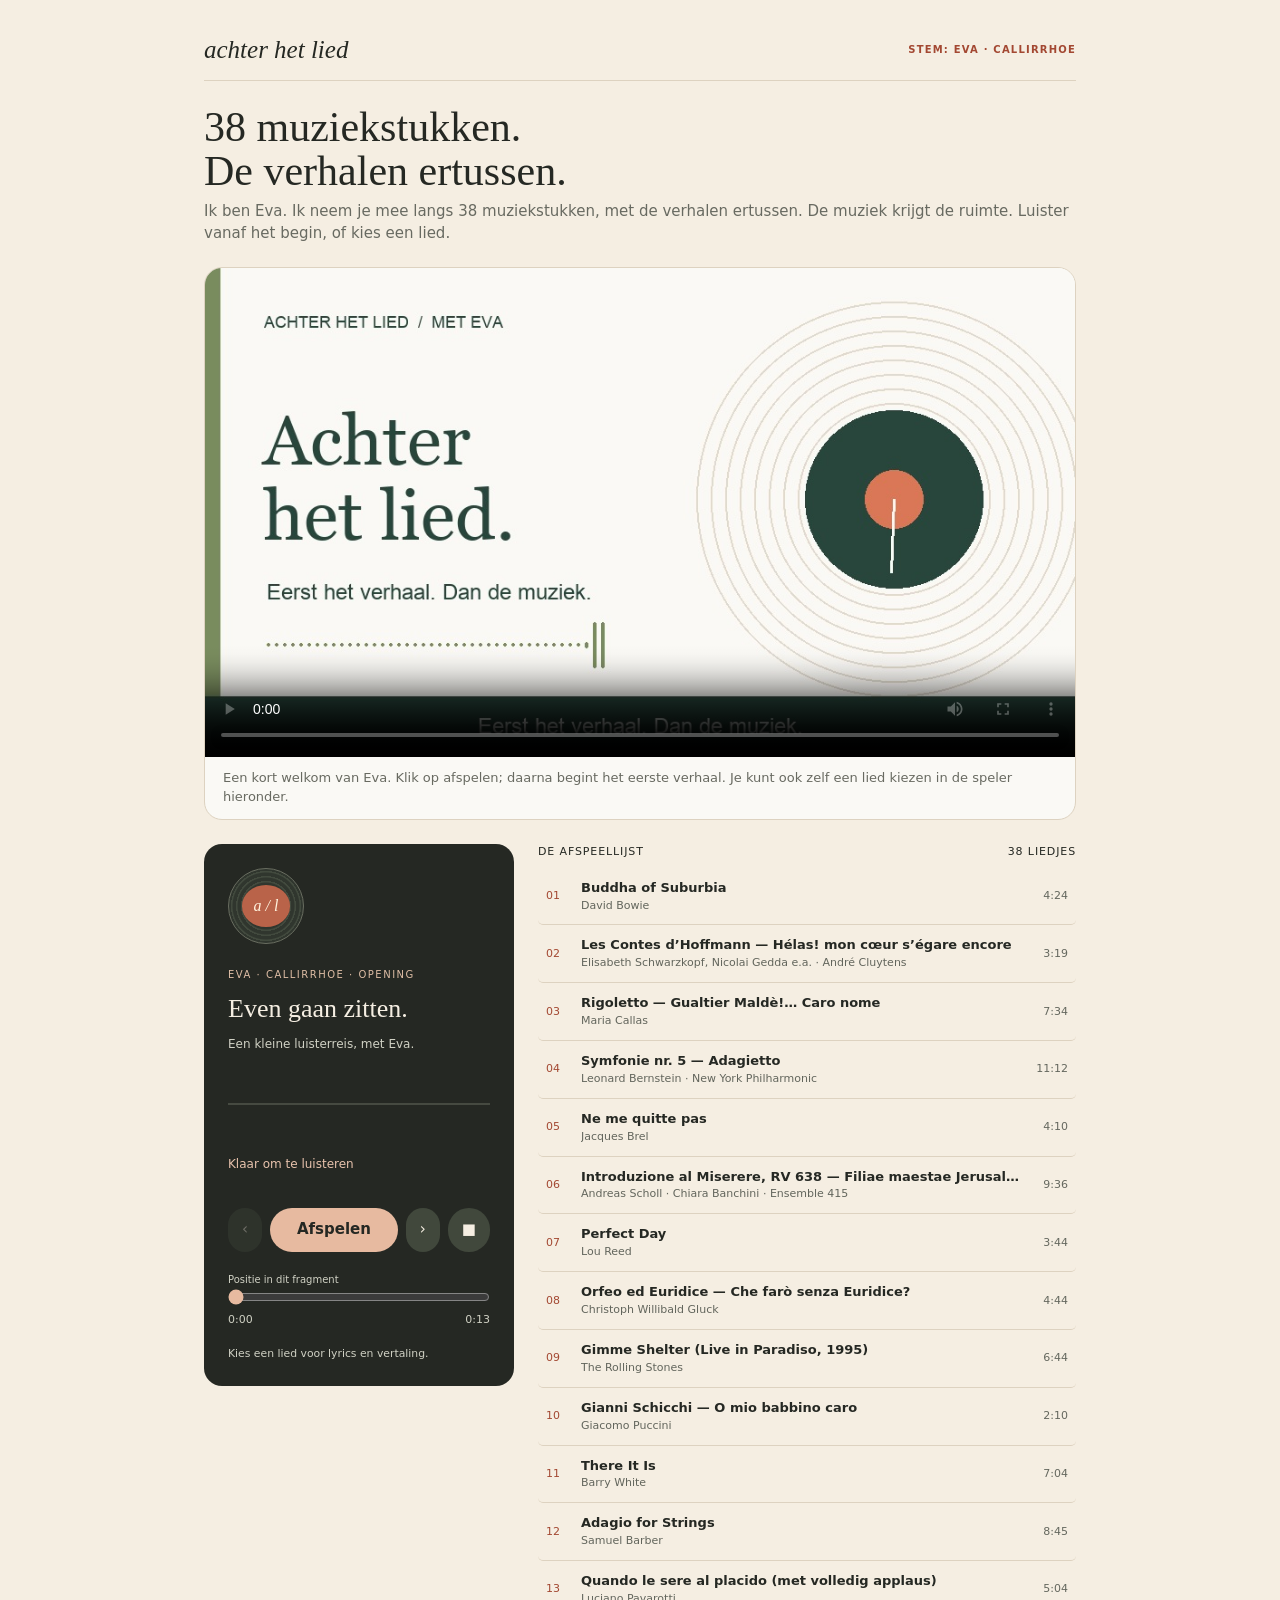
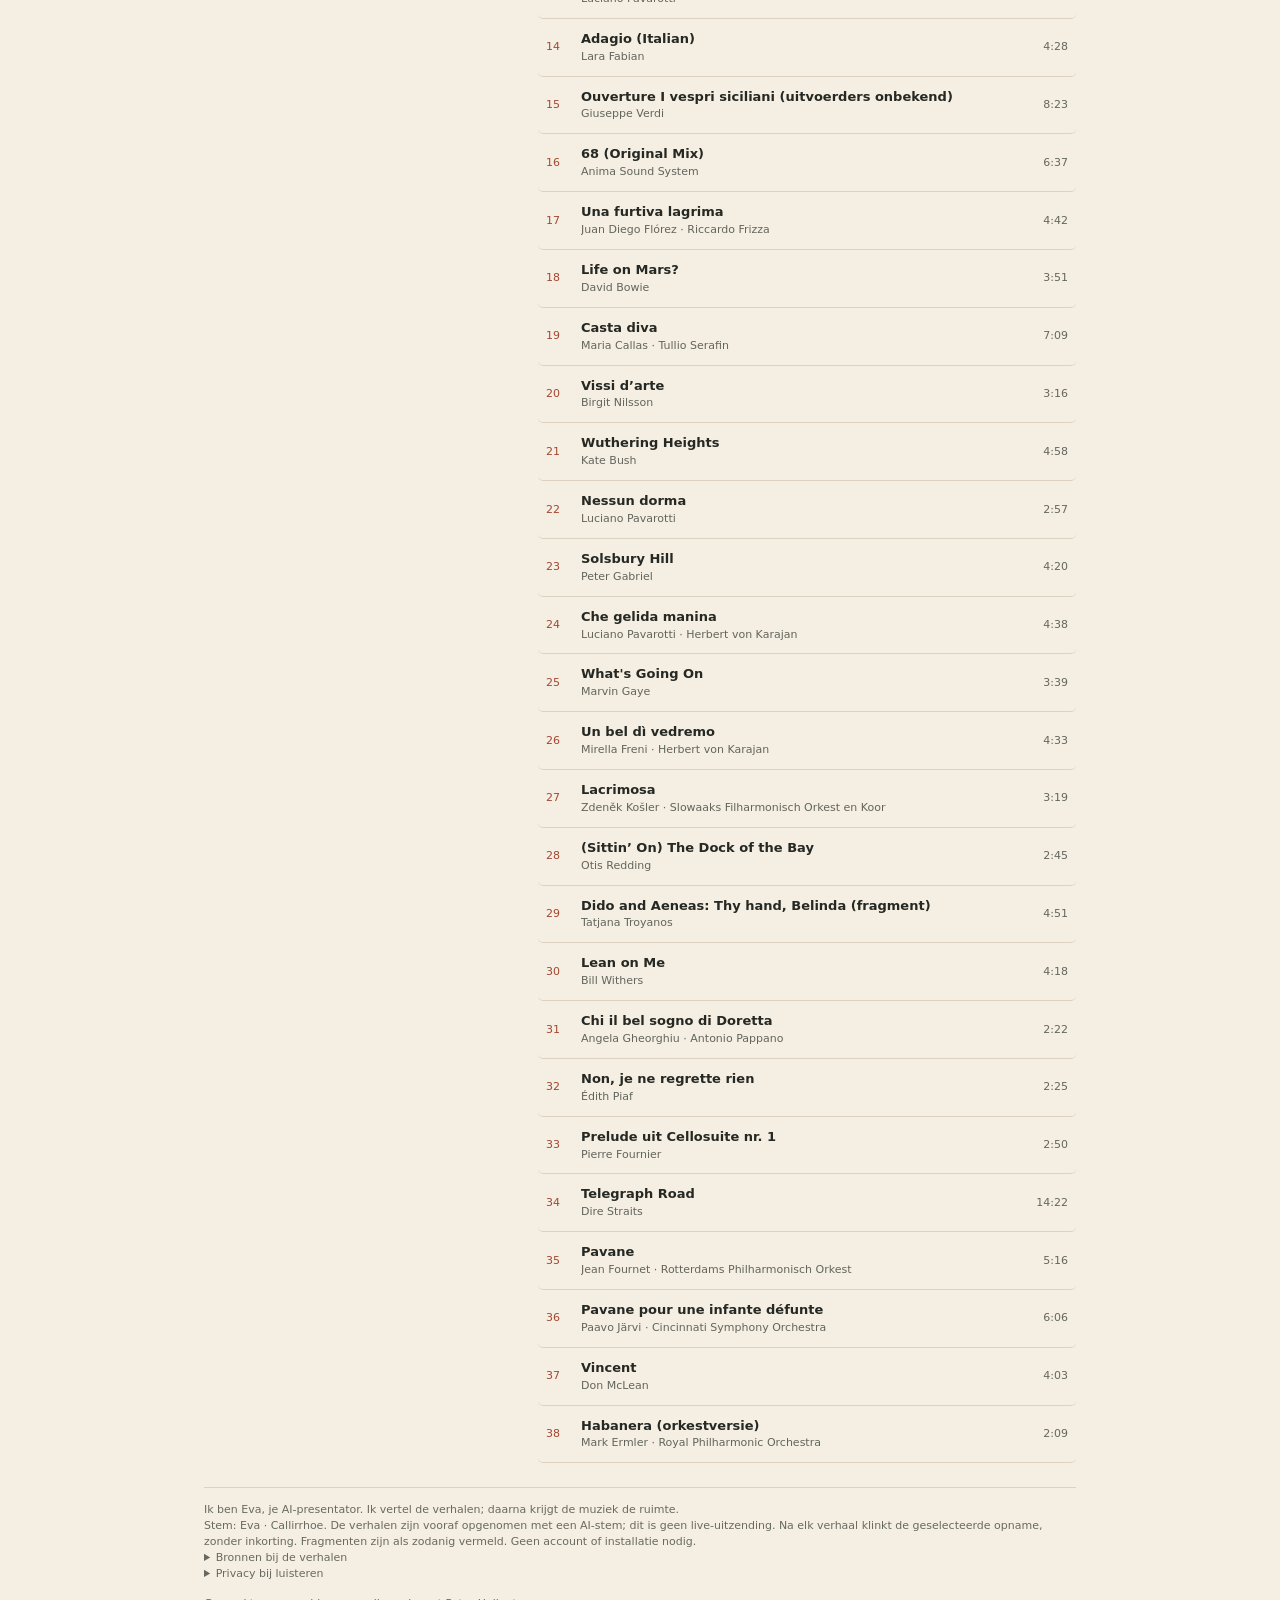
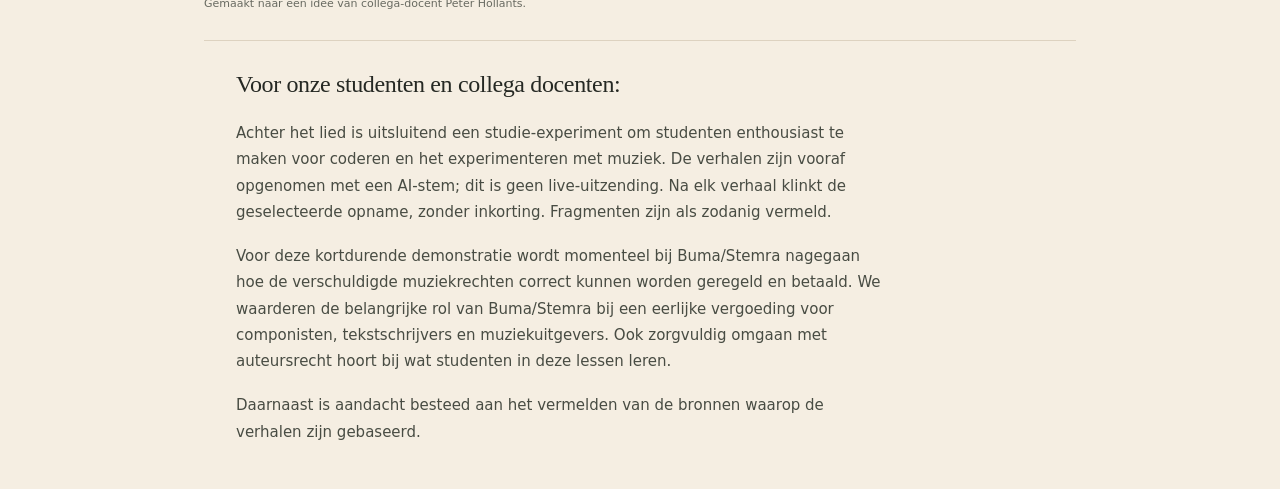
==== commit 7237eb9f: "Start with Buddha story and remove Hoffmann aftersong" ====
--- a/eva-test/index.html
+++ b/eva-test/index.html
@@ -17,7 +17,7 @@
 <p>Voor deze kortdurende demonstratie wordt momenteel bij Buma/Stemra nagegaan hoe de verschuldigde muziekrechten correct kunnen worden geregeld en betaald. We waarderen de belangrijke rol van Buma/Stemra bij een eerlijke vergoeding voor componisten, tekstschrijvers en muziekuitgevers. Ook zorgvuldig omgaan met auteursrecht hoort bij wat studenten in deze lessen leren.</p>
 <p>Daarnaast is aandacht besteed aan het vermelden van de bronnen waarop de verhalen zijn gebaseerd.</p>
 </section>
-</footer></main><script src="playlist.js?v=lean-on-me-20260923"></script><script src="../listen-analytics.js"></script><script>
+</footer></main><script src="playlist.js?v=buddha-first-20260923"></script><script src="../listen-analytics.js"></script><script>
 const $=id=>document.getElementById(id),audio=$('audio');
 const titleIntro=$('title-intro');
 let introRevision=null;
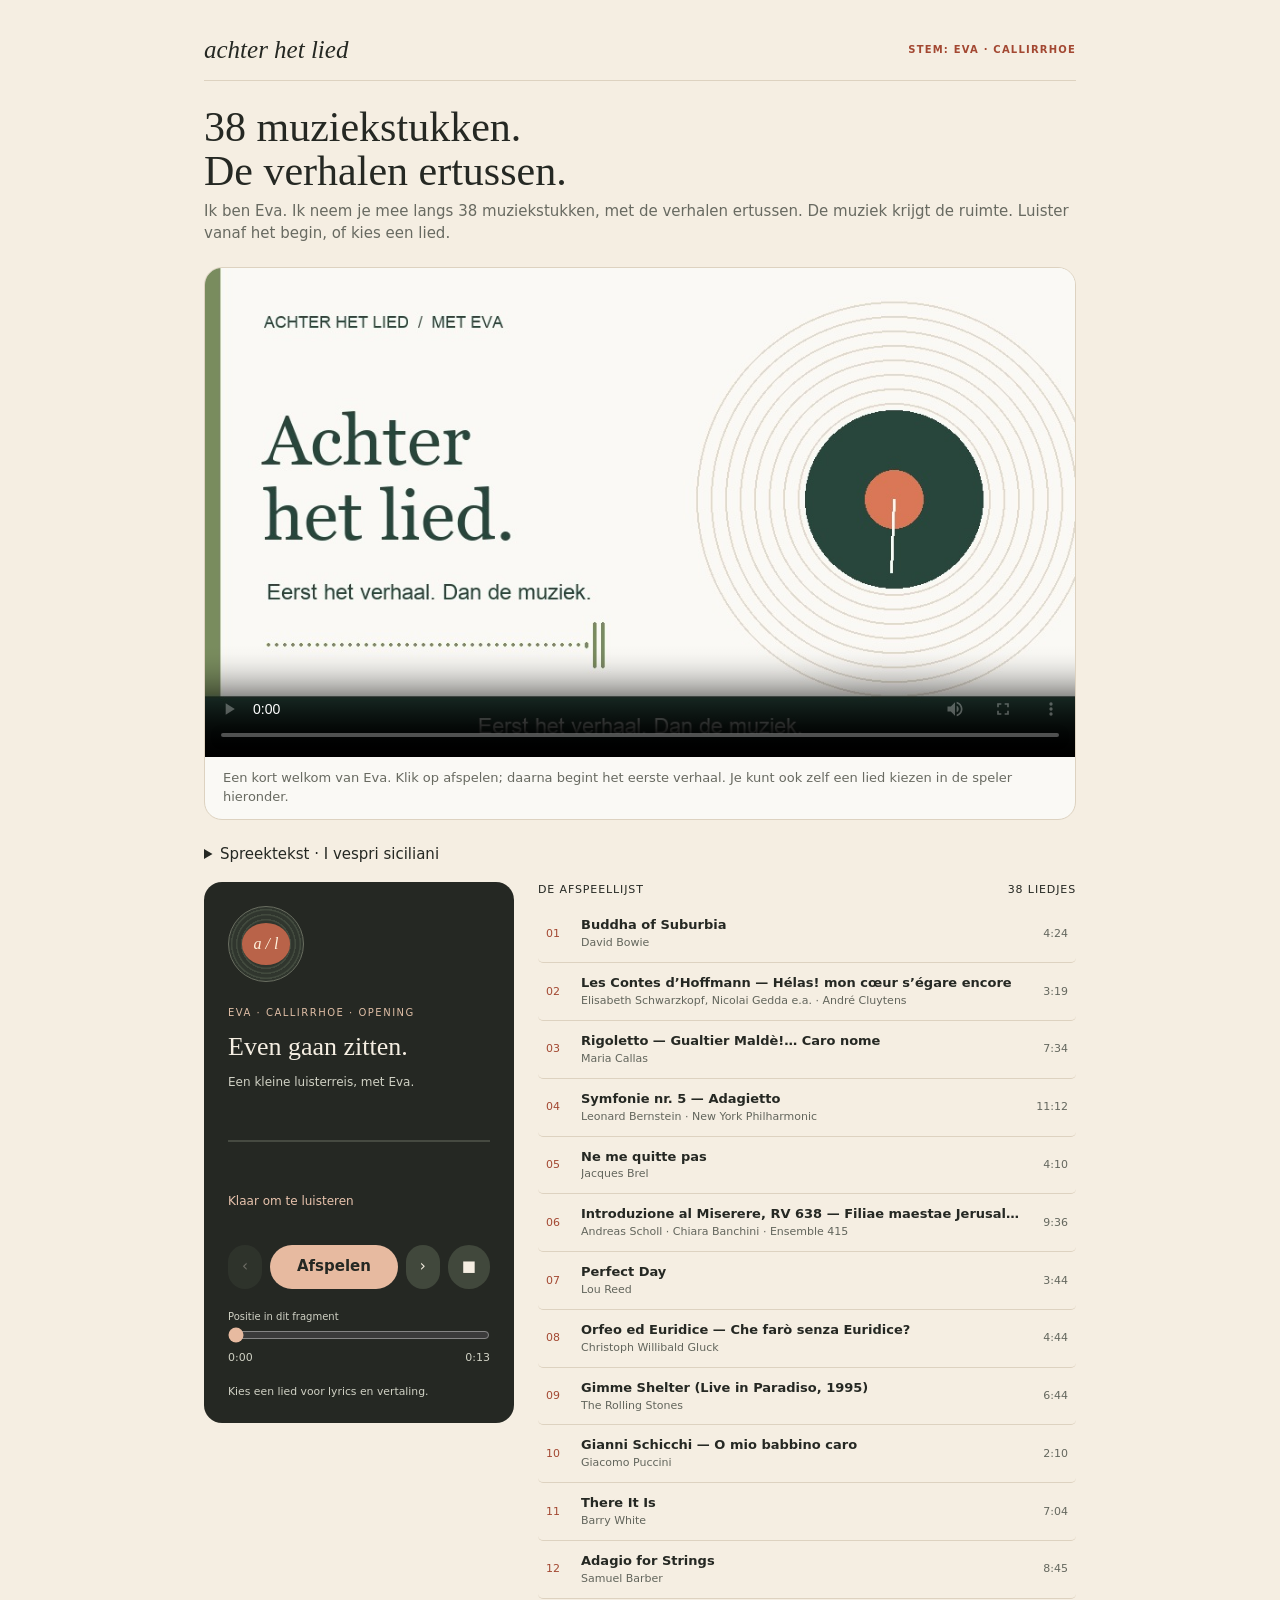
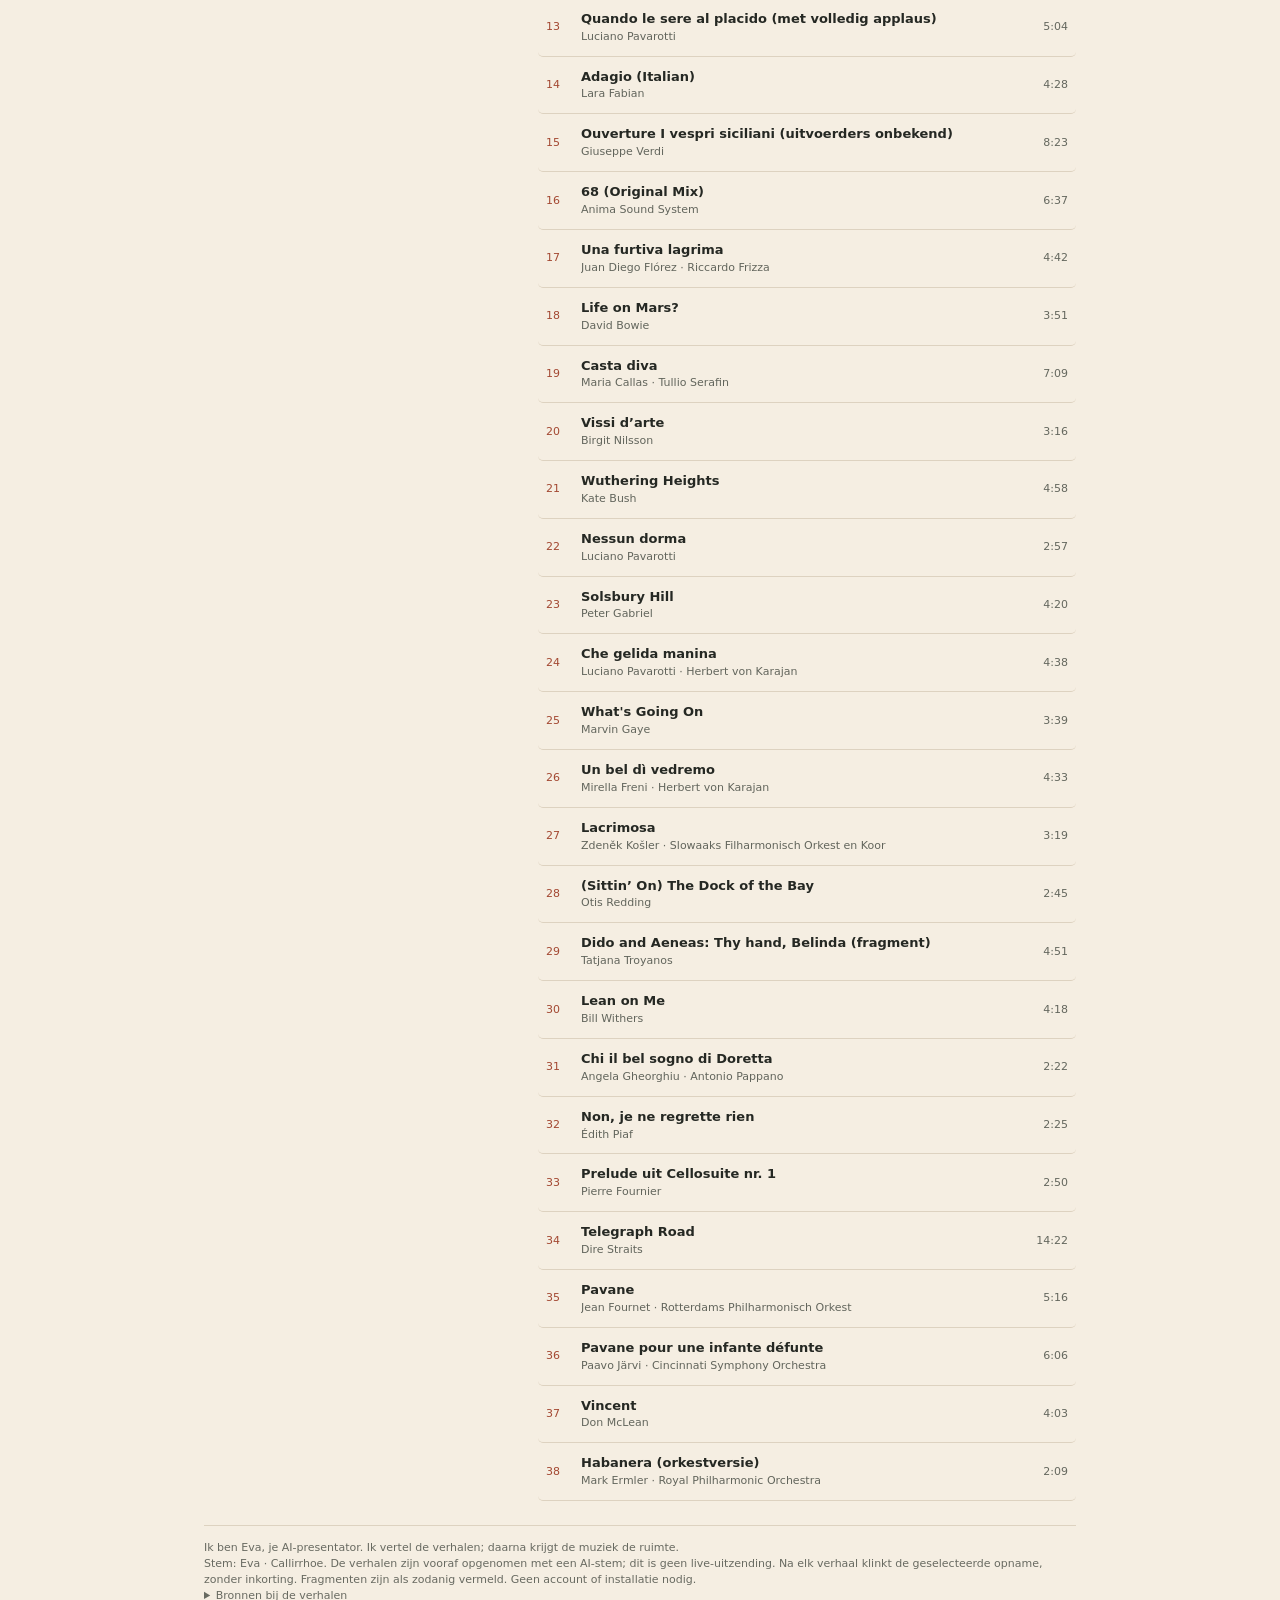
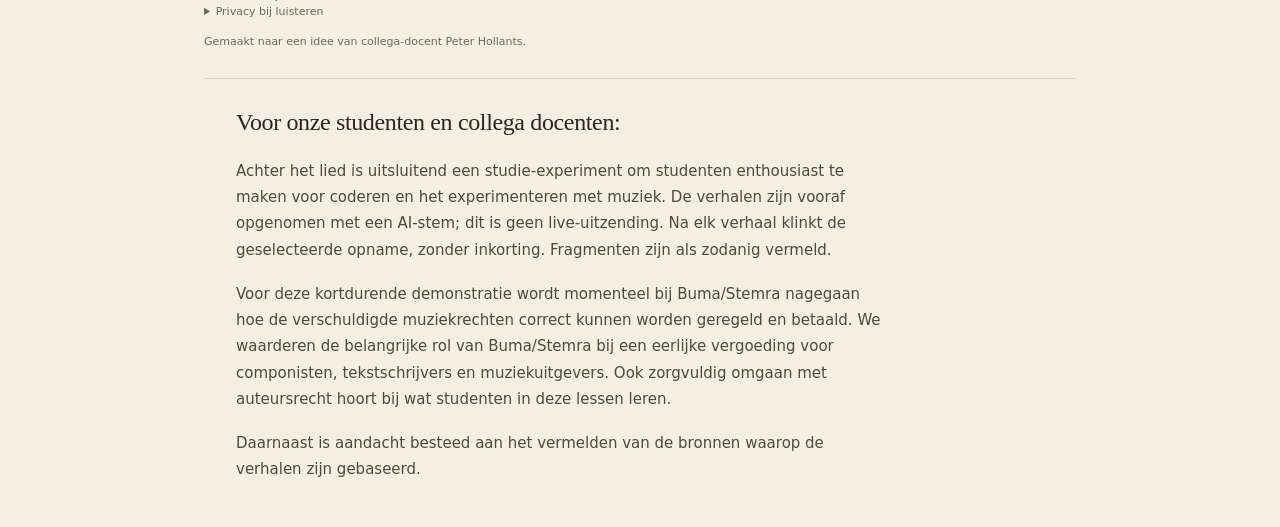
==== commit 8aebf44d: "Correct Vespri introduction with approved Callirrhoe narration" ====
--- a/eva-test/index.html
+++ b/eva-test/index.html
@@ -9,7 +9,7 @@
 
 .lyrics-tools{margin-top:18px;font-size:13px}.lyrics-tools a{display:inline-block;padding:10px 14px;border:1px solid var(--line);border-radius:8px;color:var(--paper);text-decoration:none}.lyrics-tools a[hidden]{display:none}.lyrics-tools small{display:block;margin-top:7px;color:#d0d1c4}
 .title-intro{margin:0 0 24px;border:1px solid var(--line);border-radius:18px;overflow:hidden;background:#faf9f5}.title-intro video{display:block;width:100%;height:auto;aspect-ratio:16/9}.title-intro figcaption{padding:12px 18px;color:#686a61;font-size:13px}
-</style></head><body><main><header><span class="brand">achter het lied</span><span class="badge">Stem: Eva · Callirrhoe</span></header><h1>38 muziekstukken.<br>De verhalen ertussen.</h1><p class="intro">Ik ben Eva. Ik neem je mee langs 38 muziekstukken, met de verhalen ertussen. De muziek krijgt de ruimte. Luister vanaf het begin, of kies een lied.</p><figure class="title-intro"><video id="title-intro" controls playsinline preload="metadata" width="960" height="540" poster="media/titelintro.jpg?v=opera38-1" aria-label="Achter het lied — titelintro met Eva"><source src="media/titelintro.mp4?v=opera38-1" type="video/mp4">Je browser ondersteunt deze video niet.</video><figcaption>Een kort welkom van Eva. Klik op afspelen; daarna begint het eerste verhaal. Je kunt ook zelf een lied kiezen in de speler hieronder.</figcaption></figure><div class="layout"><section class="player" aria-label="Audiospeler"><div class="disc" aria-hidden="true"></div><div class="eyebrow" id="kind">Eva · Callirrhoe · opening</div><h2 id="title">Even gaan zitten.</h2><p id="artist">Een kleine luisterreis, met Eva.</p><p id="status" role="status" aria-live="polite">Klaar om te luisteren</p><div class="controls"><button id="prev" aria-label="Vorig lied" title="Vorig lied">‹</button><button id="play">Afspelen</button><button id="next" aria-label="Volgend lied" title="Volgend lied">›</button><button id="stop" aria-label="Stop" title="Stop en terug naar de opening">■</button></div><label for="seek">Positie in dit fragment</label><input id="seek" type="range" min="0" max="1" step="0.1" value="0" disabled><div class="times"><span id="elapsed">0:00</span><span id="total">—</span></div><audio id="audio" preload="metadata"></audio></section><section aria-label="Afspeellijst"><div class="list-head"><span>De afspeellijst</span><span id="count"></span></div><ol id="tracks"></ol></section></div><footer>Ik ben Eva, je AI-presentator. Ik vertel de verhalen; daarna krijgt de muziek de ruimte.<br>Stem: Eva · Callirrhoe. De verhalen zijn vooraf opgenomen met een AI-stem; dit is geen live-uitzending. Na elk verhaal klinkt de geselecteerde opname, zonder inkorting. Fragmenten zijn als zodanig vermeld. Geen account of installatie nodig.<details><summary>Bronnen bij de verhalen</summary><ul><li>vivaldi: <a href="https://www.virgosacrata.com/filiae-maestae-jerusalem.html">Bron 1</a></li><li>hoffmann: <a href="https://en.wikipedia.org/wiki/The_Tales_of_Hoffmann">Bron 1</a></li><li>brel: <a href="https://www.radiofrance.fr/franceculture/podcasts/le-malheur-des-uns/jacques-brel-ou-la-lachete-de-l-homme-6639132">Bron 1</a></li><li>callas: <a href="https://www.eno.org/operas/rigoletto">Bron 1</a></li><li>lou: <a href="https://en.wikipedia.org/wiki/Perfect_Day_(Lou_Reed_song)">Bron 1</a> · <a href="https://faroutmagazine.co.uk/lou-reed-perfect-day-heroin-real-song-meaning">Bron 2</a></li><li>mahler: <a href="https://www.benjaminzander.org/library/mahler-some-reflections-on-symphony-no-5">Bron 1</a> · <a href="https://www.benjaminzander.org/article/bpyo-rehearsal-no-9-recap">Bron 2</a> · <a href="https://utahsymphony.org/explore/2021/03/mahler-adagietto-from-symphony-no-5">Bron 3</a></li><li>barry: <a href="https://www.udiscovermusic.com/stories/barry-white-icon-now">Bron 1</a> · <a href="https://en.wikipedia.org/wiki/The_Icon_Is_Love">Bron 2</a></li><li>stones: <a href="https://festileaks.com/2018/05/25-mei-1995-the-rolling-stones-geeft-beste-concert-ooit-in-paradiso">Bron 1</a></li></ul><p>Anima Sound System — 68: <a href="https://www.womex.com/virtual/wizart/anima_sound_system" target="_blank" rel="noopener noreferrer">WOMEX · artiest en achtergrond</a> · <a href="https://en.wikipedia.org/wiki/Buddha_Bar_compilation_albums" target="_blank" rel="noopener noreferrer">Buddha-Bar I · 1999 · cd 2</a>.</p><p>David Bowie — Life on Mars?: <a href="https://www.davidbowie.com/blog/2018/6/22/life-on-mars-single-is-45-today" target="_blank" rel="noopener noreferrer">Life On Mars? single is 45 today — David Bowie</a>.</p><p>Kate Bush — Wuthering Heights: <a href="https://www.bbc.com/culture/article/20250117-the-surprising-story-behind-kate-bushs-first-hit-wuthering-heights" target="_blank" rel="noopener noreferrer">The surprising story behind Kate Bush&#x27;s first hit Wuthering Heights — BBC Culture</a> · <a href="http://gaffa.org/cloud/music/wuthering_heights.html" target="_blank" rel="noopener noreferrer">Cloudbusting: Kate Bush in her own words — Wuthering Heights</a> · <a href="https://www.katebushencyclopedia.com/the-whole-story" target="_blank" rel="noopener noreferrer">The Whole Story — Kate Bush Encyclopedia</a>.</p><p>Peter Gabriel — Solsbury Hill: <a href="https://www.rollingstone.com/music/music-news/peter-gabriel-story-that-bruce-springsteen-was-inspiration-for-solsbury-hill-is-hogwash-72349/" target="_blank" rel="noopener noreferrer">Peter Gabriel: Story That Bruce Springsteen Was Inspiration for Solsbury Hill Is Hogwash — Rolling Stone</a> · <a href="https://petergabriel.com/release/solsbury-hill/" target="_blank" rel="noopener noreferrer">Solsbury Hill — PeterGabriel.com</a>.</p><p>Marvin Gaye — What&#x27;s Going On: <a href="https://www.theguardian.com/books/2001/dec/08/extract" target="_blank" rel="noopener noreferrer">What went on</a> · <a href="https://www.grammy.com/news/marvin-gaye-whats-going-50th-anniversary-record/" target="_blank" rel="noopener noreferrer">For The Record: Inside Marvin Gaye’s Revolutionary What’s Going On At 50</a>.</p><p>Otis Redding — (Sittin’ On) The Dock of the Bay: <a href="https://www.npr.org/2000/09/17/1082281/-sittin-on-the-dock-of-the-bay" target="_blank" rel="noopener noreferrer">&#x27;(Sittin&#x27; On) The Dock Of The Bay&#x27;</a> · <a href="https://www.npr.org/2018/01/08/576413464/the-story-of-how-otis-reddings-dock-of-the-bay-got-released" target="_blank" rel="noopener noreferrer">&#x27;Dock Of The Bay&#x27; At 50: Why Otis Redding&#x27;s Biggest Hit Almost Went Unheard</a>.</p><p>Bill Withers — Grandma’s Hands: <a href="https://rockcellarmagazine.com/bill-withers-interview-aint-no-sunshine-lean-on-me-grandmas-hands-rock-hall-of-fame/" target="_blank" rel="noopener noreferrer">Bill Withers on Ain’t No Sunshine, Grandma’s Hands, Use Me, &amp; His Legacy (Archival Interview)</a>.</p><p>Édith Piaf — Non, je ne regrette rien: <a href="https://www.bbc.com/news/articles/c5yx90y3g4go" target="_blank" rel="noopener noreferrer">Je Ne Regrette Rien composer dies aged 95</a> · <a href="https://www.telegraph.co.uk/obituaries/2024/11/18/charles-dumont-songwriter-edith-piaf-je-ne-regrette-rien/" target="_blank" rel="noopener noreferrer">Charles Dumont, songwriter whose Non, Je Ne Regrette Rien gave Edith Piaf her comeback – obituary</a>.</p><p>Dire Straits — Telegraph Road: <a href="https://www.loudersound.com/bands-artists/dire-straits-tangled-story" target="_blank" rel="noopener noreferrer">The tangled story of Dire Straits</a> · <a href="https://www.songfacts.com/facts/dire-straits/telegraph-road" target="_blank" rel="noopener noreferrer">Telegraph Road by Dire Straits</a>.</p><p>Don McLean — Vincent: <a href="https://www.vangoghmuseum.nl/en/art-and-stories/vincent-van-gogh-faq/why-did-don-mclean-write-a-song-about-vincent" target="_blank" rel="noopener noreferrer">Van Gogh Museum — Why Did Don McLean Write a Song about Vincent?</a> · <a href="https://donmclean.com/story-behind-the-song-don-mcleans-vincent/" target="_blank" rel="noopener noreferrer">Don McLean — Story Behind the Song: Vincent</a>.</p><p>Christoph Willibald Gluck — Orfeo ed Euridice — Che farò senza Euridice?: <a href="https://www.metopera.org/discover/synopses/Orfeo-Ed-Euridice" target="_blank" rel="noopener noreferrer">Metropolitan Opera — Synopsis: Orfeo ed Euridice</a> · <a href="https://www.baroque.org/orfeosynopsis" target="_blank" rel="noopener noreferrer">Music of the Baroque — Orfeo ed Euridice: Synopsis</a>.</p><p>Giacomo Puccini — Gianni Schicchi — O mio babbino caro: <a href="https://www.laphil.com/works/o-mio-babbino-caro-from-gianni-schicchi" target="_blank" rel="noopener noreferrer">LA Phil / John Mangum — O mio babbino caro from Gianni Schicchi</a>.</p><p>Samuel Barber — Adagio for Strings: <a href="https://www.britannica.com/topic/Adagio-for-Strings" target="_blank" rel="noopener noreferrer">Encyclopaedia Britannica / Betsy Schwarm — Adagio for Strings</a>.</p><p>Luciano Pavarotti — Quando le sere al placido (met volledig applaus): <a href="https://www.opera-arias.com/verdi/luisa-miller/sacra-la-scelta-e-d&#x27;un-consorte/" target="_blank" rel="noopener noreferrer">Bron 1</a> · <a href="https://operadepot.com/products/verdi-luisa-miller-pavarotti-caballe" target="_blank" rel="noopener noreferrer">Bron 2</a> · <a href="https://www.universalmusic.it/musica-classica/album/pavarotti-ndash-the-opera-collection-7-verdi-luisa-miller_36689246484/" target="_blank" rel="noopener noreferrer">Bron 3</a> · <a href="https://www.classicstoday.com/review/review-9281/" target="_blank" rel="noopener noreferrer">Bron 4</a> · <a href="https://www.lucianopavarottifoundation.com/en/maestro/" target="_blank" rel="noopener noreferrer">Bron 5</a> · <a href="http://opera.stanford.edu/iu/libretti/Luisa1.html" target="_blank" rel="noopener noreferrer">Bron 6</a> · <a href="http://opera.stanford.edu/iu/libretti/Luisa2.html" target="_blank" rel="noopener noreferrer">Bron 7</a>.</p><p>Giuseppe Verdi — Ouverture I vespri siciliani (uitvoerders onbekend): <a href="https://en.wikipedia.org/wiki/Les_v%C3%AApres_siciliennes" target="_blank" rel="noopener noreferrer">Bron 1</a>.</p><p>Juan Diego Flórez · Riccardo Frizza — Una furtiva lagrima: <a href="https://en.wikipedia.org/wiki/Una_furtiva_lagrima" target="_blank" rel="noopener noreferrer">Bron 1</a>.</p><p>Maria Callas · Tullio Serafin — Casta diva: <a href="https://www.liveabout.com/casta-diva-lyrics-translation-and-history-724008" target="_blank" rel="noopener noreferrer">Bron 1</a>.</p><p>Birgit Nilsson — Vissi d’arte: <a href="https://www.metopera.org/discover/education/educator-guides/tosca/like-a-prayer/" target="_blank" rel="noopener noreferrer">Bron 1</a>.</p><p>Luciano Pavarotti — Nessun dorma: <a href="https://en.wikipedia.org/wiki/Nessun_dorma" target="_blank" rel="noopener noreferrer">Bron 1</a>.</p><p>Luciano Pavarotti · Herbert von Karajan — Che gelida manina: <a href="https://en.wikipedia.org/wiki/Che_gelida_manina" target="_blank" rel="noopener noreferrer">Bron 1</a>.</p><p>Mirella Freni · Herbert von Karajan — Un bel dì vedremo: <a href="https://en.wikipedia.org/wiki/Un_bel_d%C3%AC,_vedremo" target="_blank" rel="noopener noreferrer">Bron 1</a>.</p><p>Zdeněk Košler · Slowaaks Filharmonisch Orkest en Koor — Lacrimosa: <a href="https://en.wikipedia.org/wiki/Requiem_(Mozart)" target="_blank" rel="noopener noreferrer">Bron 1</a>.</p><p>Tatjana Troyanos — Dido and Aeneas: Thy hand, Belinda (fragment): <a href="https://www.opera-arias.com/purcell/dido-and-aeneas/synopsis/" target="_blank" rel="noopener noreferrer">Bron 1</a> · <a href="https://www.allmusic.com/album/diva-30-great-prima-donnas-mw0001412773" target="_blank" rel="noopener noreferrer">Bron 2</a>.</p><p>Angela Gheorghiu · Antonio Pappano — Chi il bel sogno di Doretta: <a href="https://www.metopera.org/discover/synopses/la-rondine/" target="_blank" rel="noopener noreferrer">Bron 1</a>.</p><p>Pierre Fournier — Prelude uit Cellosuite nr. 1: <a href="https://www.bachvereniging.nl/nl/bwv/bwv-1007" target="_blank" rel="noopener noreferrer">Bron 1</a>.</p><p>Jean Fournet · Rotterdams Philharmonisch Orkest — Pavane: <a href="https://www.laphil.com/works/pavane" target="_blank" rel="noopener noreferrer">Bron 1</a>.</p><p>Paavo Järvi · Cincinnati Symphony Orchestra — Pavane pour une infante défunte: <a href="https://en.wikipedia.org/wiki/Pavane_pour_une_infante_d%C3%A9funte" target="_blank" rel="noopener noreferrer">Bron 1</a>.</p><p>Mark Ermler · Royal Philharmonic Orchestra — Habanera (orkestversie): <a href="https://www.metopera.org/discover/synopses/carmen/" target="_blank" rel="noopener noreferrer">Bron 1</a> · <a href="https://classical.music.apple.com/sz/recording/georges-bizet-1838-pp112-1896435689" target="_blank" rel="noopener noreferrer">Bron 2</a>.</p><p>The Rolling Stones — Gimme Shelter (Live in Paradiso, 1995): aangeleverde opname, <a href="https://www.youtube.com/watch?v=Lqu_V4rNJ9M" target="_blank" rel="noopener noreferrer">The Rolling Stones Gimme shelter Paradiso Amsterdam1995 43HD</a> · quarkieKP.</p></details><details><summary>Privacy bij luisteren</summary><p>We tellen per dag, editie en lied muziekstarts en gemeten afspeelminuten, niet unieke personen of aandacht. Pauze, buffering, doorspoelen en Eva’s verhalen tellen niet mee. Achtergrondweergave telt waar meetbaar; ontbrekende metingen worden niet aangevuld. Alleen dagtotalen blijven maximaal 90 dagen op onze eigen server. Geen analyticscookies, bezoekers-ID’s, IP-opslag, verwijzers of locatiegegevens. Je browser en hosting verwerken wel technisch netwerkverkeer. Do Not Track en Global Privacy Control worden gerespecteerd.</p><label><input type="checkbox" id="listen-metrics" checked> Anonieme luistermeting toestaan op deze pagina (keuze wordt niet opgeslagen)</label></details>
+</style></head><body><main><header><span class="brand">achter het lied</span><span class="badge">Stem: Eva · Callirrhoe</span></header><h1>38 muziekstukken.<br>De verhalen ertussen.</h1><p class="intro">Ik ben Eva. Ik neem je mee langs 38 muziekstukken, met de verhalen ertussen. De muziek krijgt de ruimte. Luister vanaf het begin, of kies een lied.</p><figure class="title-intro"><video id="title-intro" controls playsinline preload="metadata" width="960" height="540" poster="media/titelintro.jpg?v=opera38-1" aria-label="Achter het lied — titelintro met Eva"><source src="media/titelintro.mp4?v=opera38-1" type="video/mp4">Je browser ondersteunt deze video niet.</video><figcaption>Een kort welkom van Eva. Klik op afspelen; daarna begint het eerste verhaal. Je kunt ook zelf een lied kiezen in de speler hieronder.</figcaption></figure><details style="margin:16px 0"><summary>Spreektekst · I vespri siciliani</summary><p>Stel je voor: je gaat naar de opera, maar in plaats van stil te wachten, wordt er om je heen gegeten en gepraat. In het negentiende-eeuwse La Scala namen bezoekers zelfs eten mee naar hun loge. Je kwam voor de muziek, maar ook om mensen te ontmoeten en gezien te worden. Heel anders dan de stille zaal die we nu verwachten. Een ouverture is méér dan muziek voordat het verhaal begint: ze kan je alvast in de stemming van dat verhaal brengen. En daarvoor hoef je nog geen woord Italiaans te verstaan. Luister naar de ouverture van Verdi’s I vespri siciliani.</p></details><div class="layout"><section class="player" aria-label="Audiospeler"><div class="disc" aria-hidden="true"></div><div class="eyebrow" id="kind">Eva · Callirrhoe · opening</div><h2 id="title">Even gaan zitten.</h2><p id="artist">Een kleine luisterreis, met Eva.</p><p id="status" role="status" aria-live="polite">Klaar om te luisteren</p><div class="controls"><button id="prev" aria-label="Vorig lied" title="Vorig lied">‹</button><button id="play">Afspelen</button><button id="next" aria-label="Volgend lied" title="Volgend lied">›</button><button id="stop" aria-label="Stop" title="Stop en terug naar de opening">■</button></div><label for="seek">Positie in dit fragment</label><input id="seek" type="range" min="0" max="1" step="0.1" value="0" disabled><div class="times"><span id="elapsed">0:00</span><span id="total">—</span></div><audio id="audio" preload="metadata"></audio></section><section aria-label="Afspeellijst"><div class="list-head"><span>De afspeellijst</span><span id="count"></span></div><ol id="tracks"></ol></section></div><footer>Ik ben Eva, je AI-presentator. Ik vertel de verhalen; daarna krijgt de muziek de ruimte.<br>Stem: Eva · Callirrhoe. De verhalen zijn vooraf opgenomen met een AI-stem; dit is geen live-uitzending. Na elk verhaal klinkt de geselecteerde opname, zonder inkorting. Fragmenten zijn als zodanig vermeld. Geen account of installatie nodig.<details><summary>Bronnen bij de verhalen</summary><ul><li>vivaldi: <a href="https://www.virgosacrata.com/filiae-maestae-jerusalem.html">Bron 1</a></li><li>hoffmann: <a href="https://en.wikipedia.org/wiki/The_Tales_of_Hoffmann">Bron 1</a></li><li>brel: <a href="https://www.radiofrance.fr/franceculture/podcasts/le-malheur-des-uns/jacques-brel-ou-la-lachete-de-l-homme-6639132">Bron 1</a></li><li>callas: <a href="https://www.eno.org/operas/rigoletto">Bron 1</a></li><li>lou: <a href="https://en.wikipedia.org/wiki/Perfect_Day_(Lou_Reed_song)">Bron 1</a> · <a href="https://faroutmagazine.co.uk/lou-reed-perfect-day-heroin-real-song-meaning">Bron 2</a></li><li>mahler: <a href="https://www.benjaminzander.org/library/mahler-some-reflections-on-symphony-no-5">Bron 1</a> · <a href="https://www.benjaminzander.org/article/bpyo-rehearsal-no-9-recap">Bron 2</a> · <a href="https://utahsymphony.org/explore/2021/03/mahler-adagietto-from-symphony-no-5">Bron 3</a></li><li>barry: <a href="https://www.udiscovermusic.com/stories/barry-white-icon-now">Bron 1</a> · <a href="https://en.wikipedia.org/wiki/The_Icon_Is_Love">Bron 2</a></li><li>stones: <a href="https://festileaks.com/2018/05/25-mei-1995-the-rolling-stones-geeft-beste-concert-ooit-in-paradiso">Bron 1</a></li></ul><p>Anima Sound System — 68: <a href="https://www.womex.com/virtual/wizart/anima_sound_system" target="_blank" rel="noopener noreferrer">WOMEX · artiest en achtergrond</a> · <a href="https://en.wikipedia.org/wiki/Buddha_Bar_compilation_albums" target="_blank" rel="noopener noreferrer">Buddha-Bar I · 1999 · cd 2</a>.</p><p>David Bowie — Life on Mars?: <a href="https://www.davidbowie.com/blog/2018/6/22/life-on-mars-single-is-45-today" target="_blank" rel="noopener noreferrer">Life On Mars? single is 45 today — David Bowie</a>.</p><p>Kate Bush — Wuthering Heights: <a href="https://www.bbc.com/culture/article/20250117-the-surprising-story-behind-kate-bushs-first-hit-wuthering-heights" target="_blank" rel="noopener noreferrer">The surprising story behind Kate Bush&#x27;s first hit Wuthering Heights — BBC Culture</a> · <a href="http://gaffa.org/cloud/music/wuthering_heights.html" target="_blank" rel="noopener noreferrer">Cloudbusting: Kate Bush in her own words — Wuthering Heights</a> · <a href="https://www.katebushencyclopedia.com/the-whole-story" target="_blank" rel="noopener noreferrer">The Whole Story — Kate Bush Encyclopedia</a>.</p><p>Peter Gabriel — Solsbury Hill: <a href="https://www.rollingstone.com/music/music-news/peter-gabriel-story-that-bruce-springsteen-was-inspiration-for-solsbury-hill-is-hogwash-72349/" target="_blank" rel="noopener noreferrer">Peter Gabriel: Story That Bruce Springsteen Was Inspiration for Solsbury Hill Is Hogwash — Rolling Stone</a> · <a href="https://petergabriel.com/release/solsbury-hill/" target="_blank" rel="noopener noreferrer">Solsbury Hill — PeterGabriel.com</a>.</p><p>Marvin Gaye — What&#x27;s Going On: <a href="https://www.theguardian.com/books/2001/dec/08/extract" target="_blank" rel="noopener noreferrer">What went on</a> · <a href="https://www.grammy.com/news/marvin-gaye-whats-going-50th-anniversary-record/" target="_blank" rel="noopener noreferrer">For The Record: Inside Marvin Gaye’s Revolutionary What’s Going On At 50</a>.</p><p>Otis Redding — (Sittin’ On) The Dock of the Bay: <a href="https://www.npr.org/2000/09/17/1082281/-sittin-on-the-dock-of-the-bay" target="_blank" rel="noopener noreferrer">&#x27;(Sittin&#x27; On) The Dock Of The Bay&#x27;</a> · <a href="https://www.npr.org/2018/01/08/576413464/the-story-of-how-otis-reddings-dock-of-the-bay-got-released" target="_blank" rel="noopener noreferrer">&#x27;Dock Of The Bay&#x27; At 50: Why Otis Redding&#x27;s Biggest Hit Almost Went Unheard</a>.</p><p>Bill Withers — Grandma’s Hands: <a href="https://rockcellarmagazine.com/bill-withers-interview-aint-no-sunshine-lean-on-me-grandmas-hands-rock-hall-of-fame/" target="_blank" rel="noopener noreferrer">Bill Withers on Ain’t No Sunshine, Grandma’s Hands, Use Me, &amp; His Legacy (Archival Interview)</a>.</p><p>Édith Piaf — Non, je ne regrette rien: <a href="https://www.bbc.com/news/articles/c5yx90y3g4go" target="_blank" rel="noopener noreferrer">Je Ne Regrette Rien composer dies aged 95</a> · <a href="https://www.telegraph.co.uk/obituaries/2024/11/18/charles-dumont-songwriter-edith-piaf-je-ne-regrette-rien/" target="_blank" rel="noopener noreferrer">Charles Dumont, songwriter whose Non, Je Ne Regrette Rien gave Edith Piaf her comeback – obituary</a>.</p><p>Dire Straits — Telegraph Road: <a href="https://www.loudersound.com/bands-artists/dire-straits-tangled-story" target="_blank" rel="noopener noreferrer">The tangled story of Dire Straits</a> · <a href="https://www.songfacts.com/facts/dire-straits/telegraph-road" target="_blank" rel="noopener noreferrer">Telegraph Road by Dire Straits</a>.</p><p>Don McLean — Vincent: <a href="https://www.vangoghmuseum.nl/en/art-and-stories/vincent-van-gogh-faq/why-did-don-mclean-write-a-song-about-vincent" target="_blank" rel="noopener noreferrer">Van Gogh Museum — Why Did Don McLean Write a Song about Vincent?</a> · <a href="https://donmclean.com/story-behind-the-song-don-mcleans-vincent/" target="_blank" rel="noopener noreferrer">Don McLean — Story Behind the Song: Vincent</a>.</p><p>Christoph Willibald Gluck — Orfeo ed Euridice — Che farò senza Euridice?: <a href="https://www.metopera.org/discover/synopses/Orfeo-Ed-Euridice" target="_blank" rel="noopener noreferrer">Metropolitan Opera — Synopsis: Orfeo ed Euridice</a> · <a href="https://www.baroque.org/orfeosynopsis" target="_blank" rel="noopener noreferrer">Music of the Baroque — Orfeo ed Euridice: Synopsis</a>.</p><p>Giacomo Puccini — Gianni Schicchi — O mio babbino caro: <a href="https://www.laphil.com/works/o-mio-babbino-caro-from-gianni-schicchi" target="_blank" rel="noopener noreferrer">LA Phil / John Mangum — O mio babbino caro from Gianni Schicchi</a>.</p><p>Samuel Barber — Adagio for Strings: <a href="https://www.britannica.com/topic/Adagio-for-Strings" target="_blank" rel="noopener noreferrer">Encyclopaedia Britannica / Betsy Schwarm — Adagio for Strings</a>.</p><p>Luciano Pavarotti — Quando le sere al placido (met volledig applaus): <a href="https://www.opera-arias.com/verdi/luisa-miller/sacra-la-scelta-e-d&#x27;un-consorte/" target="_blank" rel="noopener noreferrer">Bron 1</a> · <a href="https://operadepot.com/products/verdi-luisa-miller-pavarotti-caballe" target="_blank" rel="noopener noreferrer">Bron 2</a> · <a href="https://www.universalmusic.it/musica-classica/album/pavarotti-ndash-the-opera-collection-7-verdi-luisa-miller_36689246484/" target="_blank" rel="noopener noreferrer">Bron 3</a> · <a href="https://www.classicstoday.com/review/review-9281/" target="_blank" rel="noopener noreferrer">Bron 4</a> · <a href="https://www.lucianopavarottifoundation.com/en/maestro/" target="_blank" rel="noopener noreferrer">Bron 5</a> · <a href="http://opera.stanford.edu/iu/libretti/Luisa1.html" target="_blank" rel="noopener noreferrer">Bron 6</a> · <a href="http://opera.stanford.edu/iu/libretti/Luisa2.html" target="_blank" rel="noopener noreferrer">Bron 7</a>.</p><p>Giuseppe Verdi — Ouverture I vespri siciliani (uitvoerders onbekend): <a href="https://en.wikipedia.org/wiki/Les_v%C3%AApres_siciliennes" target="_blank" rel="noopener noreferrer">Bron 1</a>.</p><p>Juan Diego Flórez · Riccardo Frizza — Una furtiva lagrima: <a href="https://en.wikipedia.org/wiki/Una_furtiva_lagrima" target="_blank" rel="noopener noreferrer">Bron 1</a>.</p><p>Maria Callas · Tullio Serafin — Casta diva: <a href="https://www.liveabout.com/casta-diva-lyrics-translation-and-history-724008" target="_blank" rel="noopener noreferrer">Bron 1</a>.</p><p>Birgit Nilsson — Vissi d’arte: <a href="https://www.metopera.org/discover/education/educator-guides/tosca/like-a-prayer/" target="_blank" rel="noopener noreferrer">Bron 1</a>.</p><p>Luciano Pavarotti — Nessun dorma: <a href="https://en.wikipedia.org/wiki/Nessun_dorma" target="_blank" rel="noopener noreferrer">Bron 1</a>.</p><p>Luciano Pavarotti · Herbert von Karajan — Che gelida manina: <a href="https://en.wikipedia.org/wiki/Che_gelida_manina" target="_blank" rel="noopener noreferrer">Bron 1</a>.</p><p>Mirella Freni · Herbert von Karajan — Un bel dì vedremo: <a href="https://en.wikipedia.org/wiki/Un_bel_d%C3%AC,_vedremo" target="_blank" rel="noopener noreferrer">Bron 1</a>.</p><p>Zdeněk Košler · Slowaaks Filharmonisch Orkest en Koor — Lacrimosa: <a href="https://en.wikipedia.org/wiki/Requiem_(Mozart)" target="_blank" rel="noopener noreferrer">Bron 1</a>.</p><p>Tatjana Troyanos — Dido and Aeneas: Thy hand, Belinda (fragment): <a href="https://www.opera-arias.com/purcell/dido-and-aeneas/synopsis/" target="_blank" rel="noopener noreferrer">Bron 1</a> · <a href="https://www.allmusic.com/album/diva-30-great-prima-donnas-mw0001412773" target="_blank" rel="noopener noreferrer">Bron 2</a>.</p><p>Angela Gheorghiu · Antonio Pappano — Chi il bel sogno di Doretta: <a href="https://www.metopera.org/discover/synopses/la-rondine/" target="_blank" rel="noopener noreferrer">Bron 1</a>.</p><p>Pierre Fournier — Prelude uit Cellosuite nr. 1: <a href="https://www.bachvereniging.nl/nl/bwv/bwv-1007" target="_blank" rel="noopener noreferrer">Bron 1</a>.</p><p>Jean Fournet · Rotterdams Philharmonisch Orkest — Pavane: <a href="https://www.laphil.com/works/pavane" target="_blank" rel="noopener noreferrer">Bron 1</a>.</p><p>Paavo Järvi · Cincinnati Symphony Orchestra — Pavane pour une infante défunte: <a href="https://en.wikipedia.org/wiki/Pavane_pour_une_infante_d%C3%A9funte" target="_blank" rel="noopener noreferrer">Bron 1</a>.</p><p>Mark Ermler · Royal Philharmonic Orchestra — Habanera (orkestversie): <a href="https://www.metopera.org/discover/synopses/carmen/" target="_blank" rel="noopener noreferrer">Bron 1</a> · <a href="https://classical.music.apple.com/sz/recording/georges-bizet-1838-pp112-1896435689" target="_blank" rel="noopener noreferrer">Bron 2</a>.</p><p>The Rolling Stones — Gimme Shelter (Live in Paradiso, 1995): aangeleverde opname, <a href="https://www.youtube.com/watch?v=Lqu_V4rNJ9M" target="_blank" rel="noopener noreferrer">The Rolling Stones Gimme shelter Paradiso Amsterdam1995 43HD</a> · quarkieKP.</p></details><details><summary>Privacy bij luisteren</summary><p>We tellen per dag, editie en lied muziekstarts en gemeten afspeelminuten, niet unieke personen of aandacht. Pauze, buffering, doorspoelen en Eva’s verhalen tellen niet mee. Achtergrondweergave telt waar meetbaar; ontbrekende metingen worden niet aangevuld. Alleen dagtotalen blijven maximaal 90 dagen op onze eigen server. Geen analyticscookies, bezoekers-ID’s, IP-opslag, verwijzers of locatiegegevens. Je browser en hosting verwerken wel technisch netwerkverkeer. Do Not Track en Global Privacy Control worden gerespecteerd.</p><label><input type="checkbox" id="listen-metrics" checked> Anonieme luistermeting toestaan op deze pagina (keuze wordt niet opgeslagen)</label></details>
 <p class="credits">Gemaakt naar een idee van collega-docent Peter Hollants.</p>
 <section class="study-notice" aria-labelledby="study-notice-title">
 <h2 id="study-notice-title">Voor onze studenten en collega docenten:</h2>
@@ -17,7 +17,7 @@
 <p>Voor deze kortdurende demonstratie wordt momenteel bij Buma/Stemra nagegaan hoe de verschuldigde muziekrechten correct kunnen worden geregeld en betaald. We waarderen de belangrijke rol van Buma/Stemra bij een eerlijke vergoeding voor componisten, tekstschrijvers en muziekuitgevers. Ook zorgvuldig omgaan met auteursrecht hoort bij wat studenten in deze lessen leren.</p>
 <p>Daarnaast is aandacht besteed aan het vermelden van de bronnen waarop de verhalen zijn gebaseerd.</p>
 </section>
-</footer></main><script src="playlist.js?v=buddha-first-20260923"></script><script src="../listen-analytics.js"></script><script>
+</footer></main><script src="playlist.js?v=vespri-sociale-20260925"></script><script src="../listen-analytics.js"></script><script>
 const $=id=>document.getElementById(id),audio=$('audio');
 const titleIntro=$('title-intro');
 let introRevision=null;
